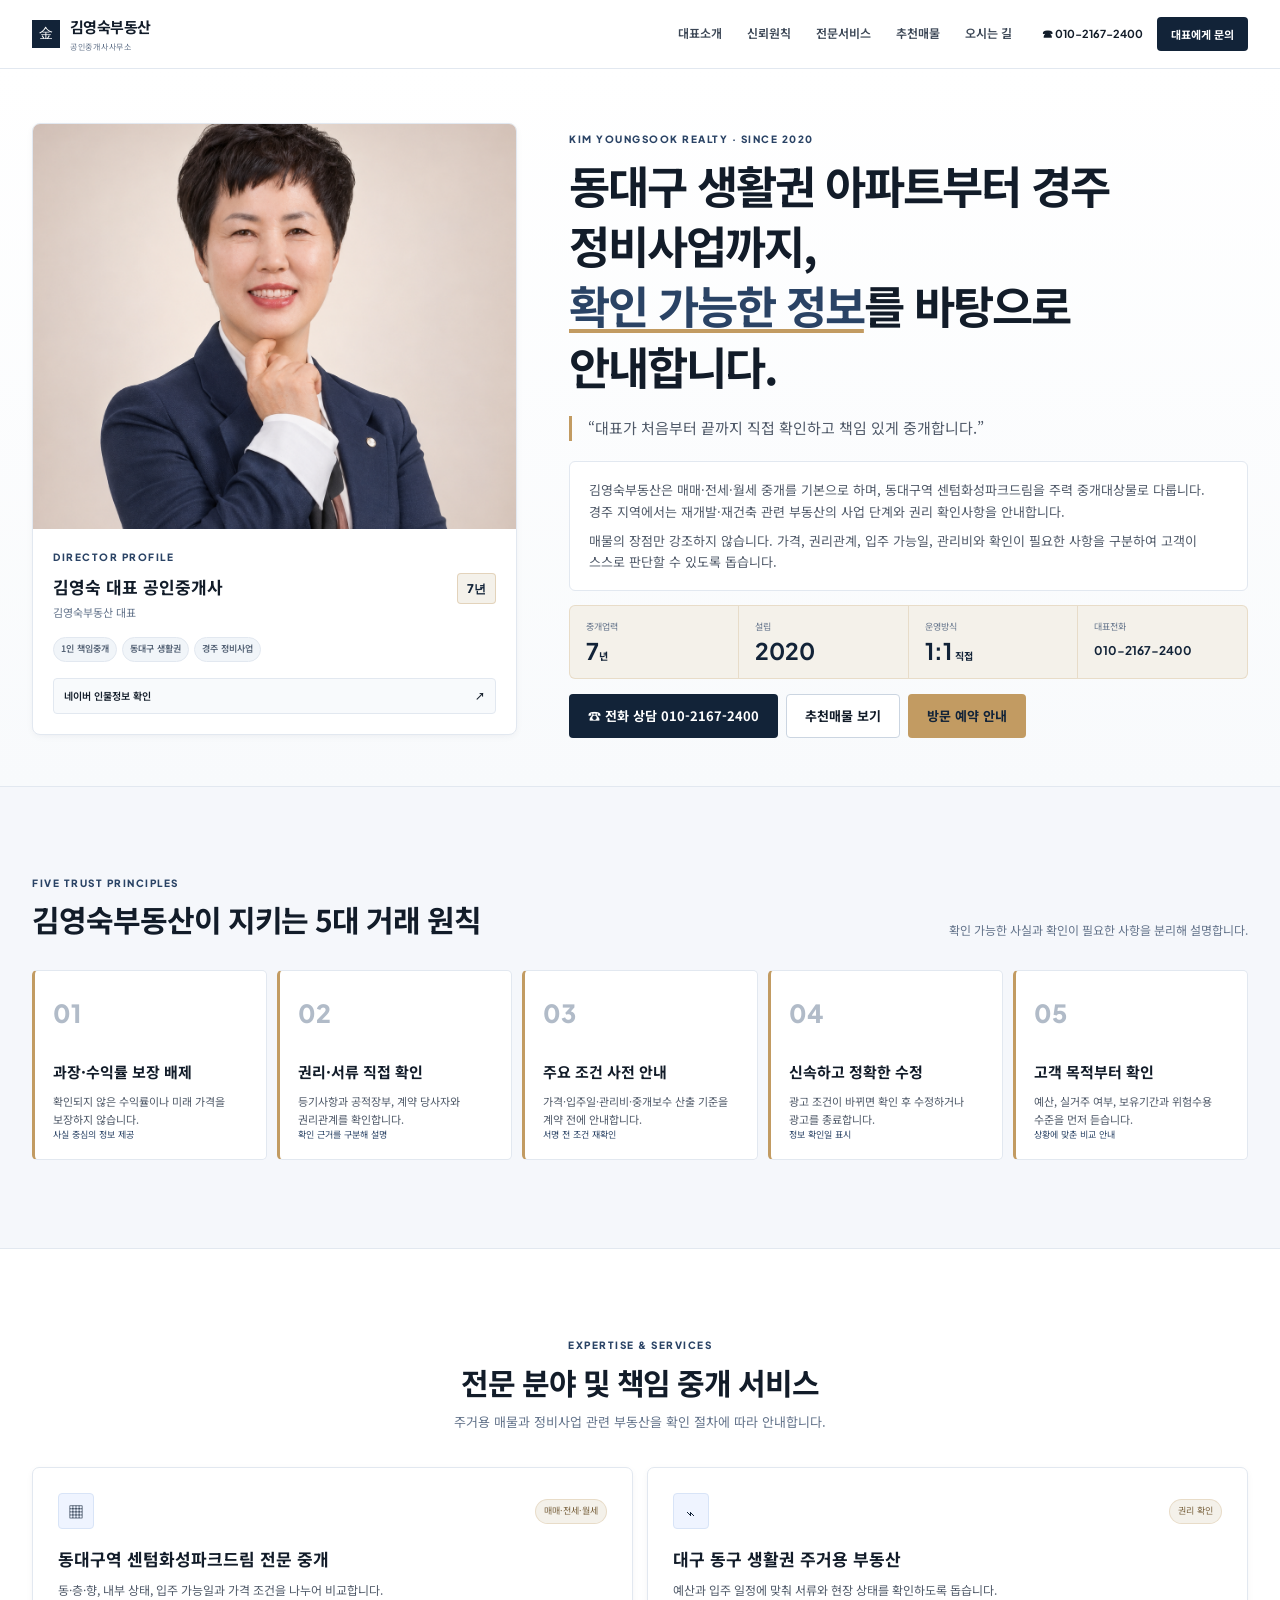
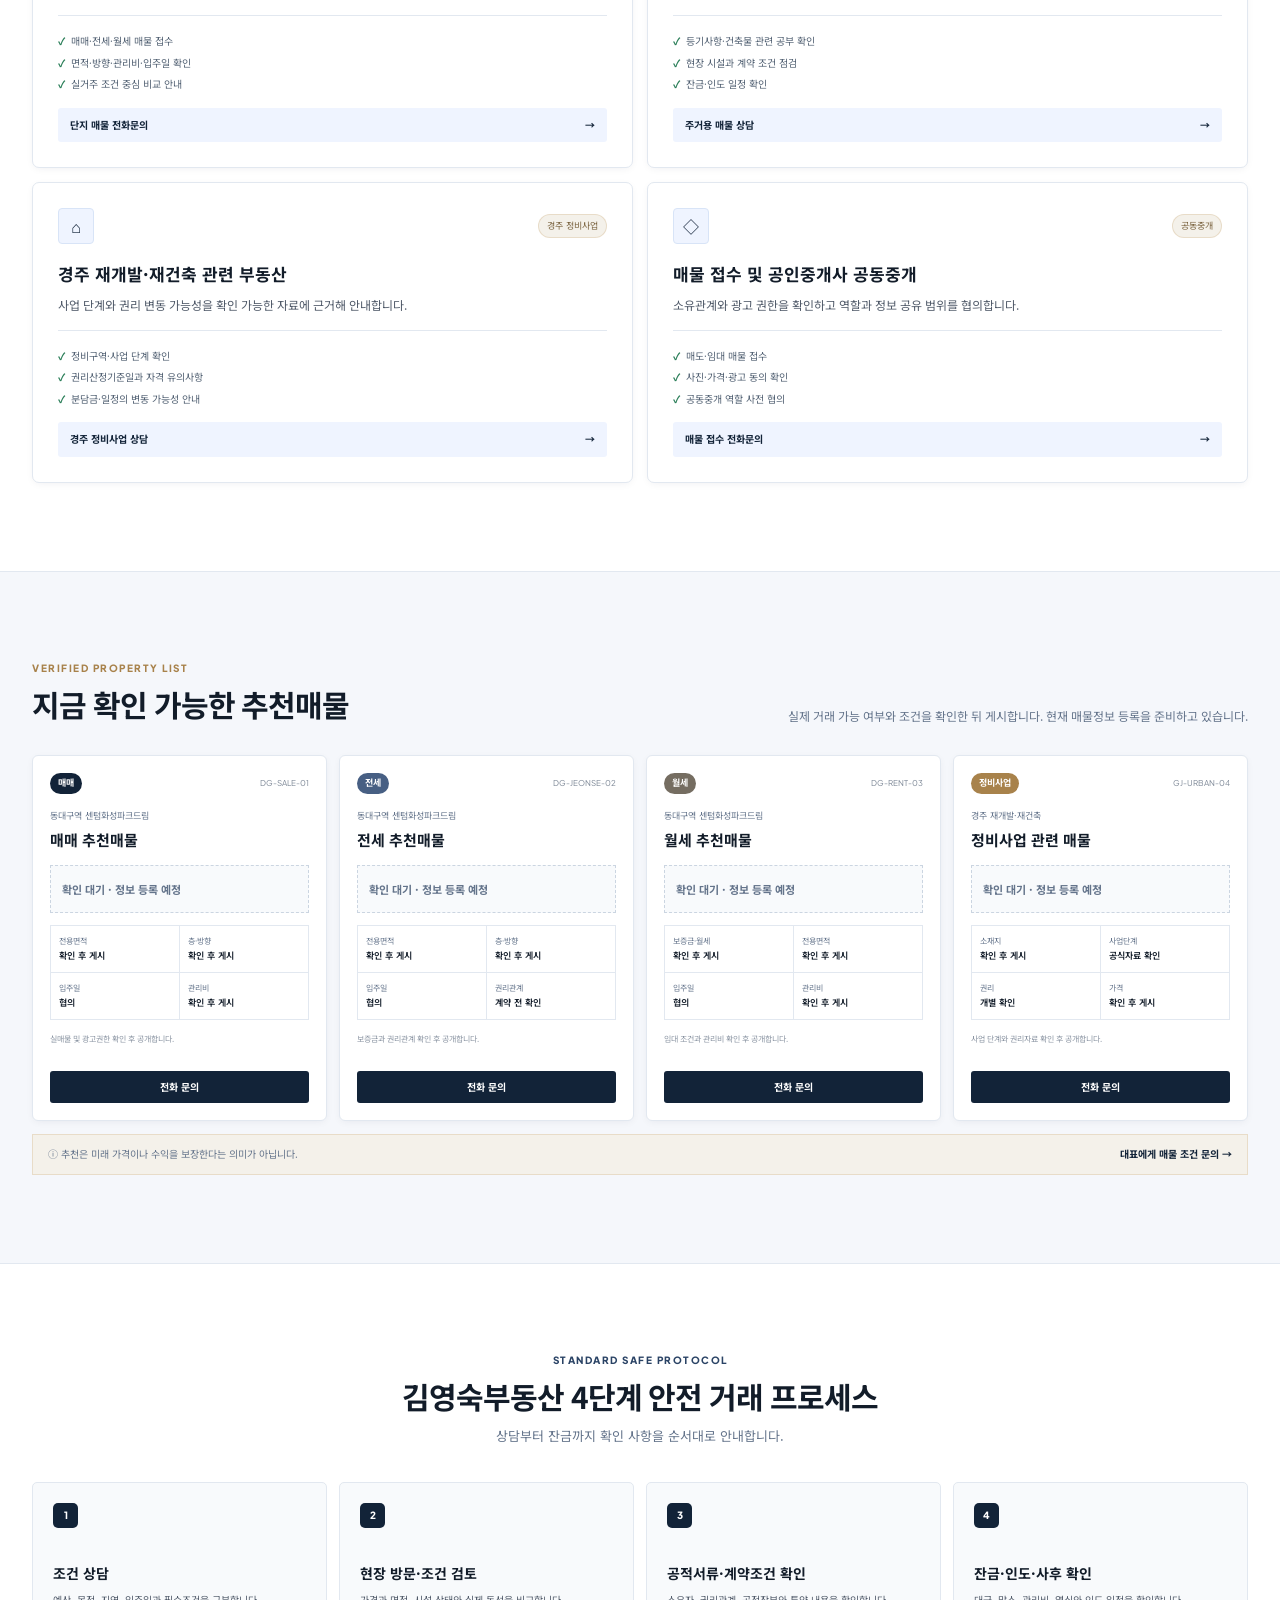
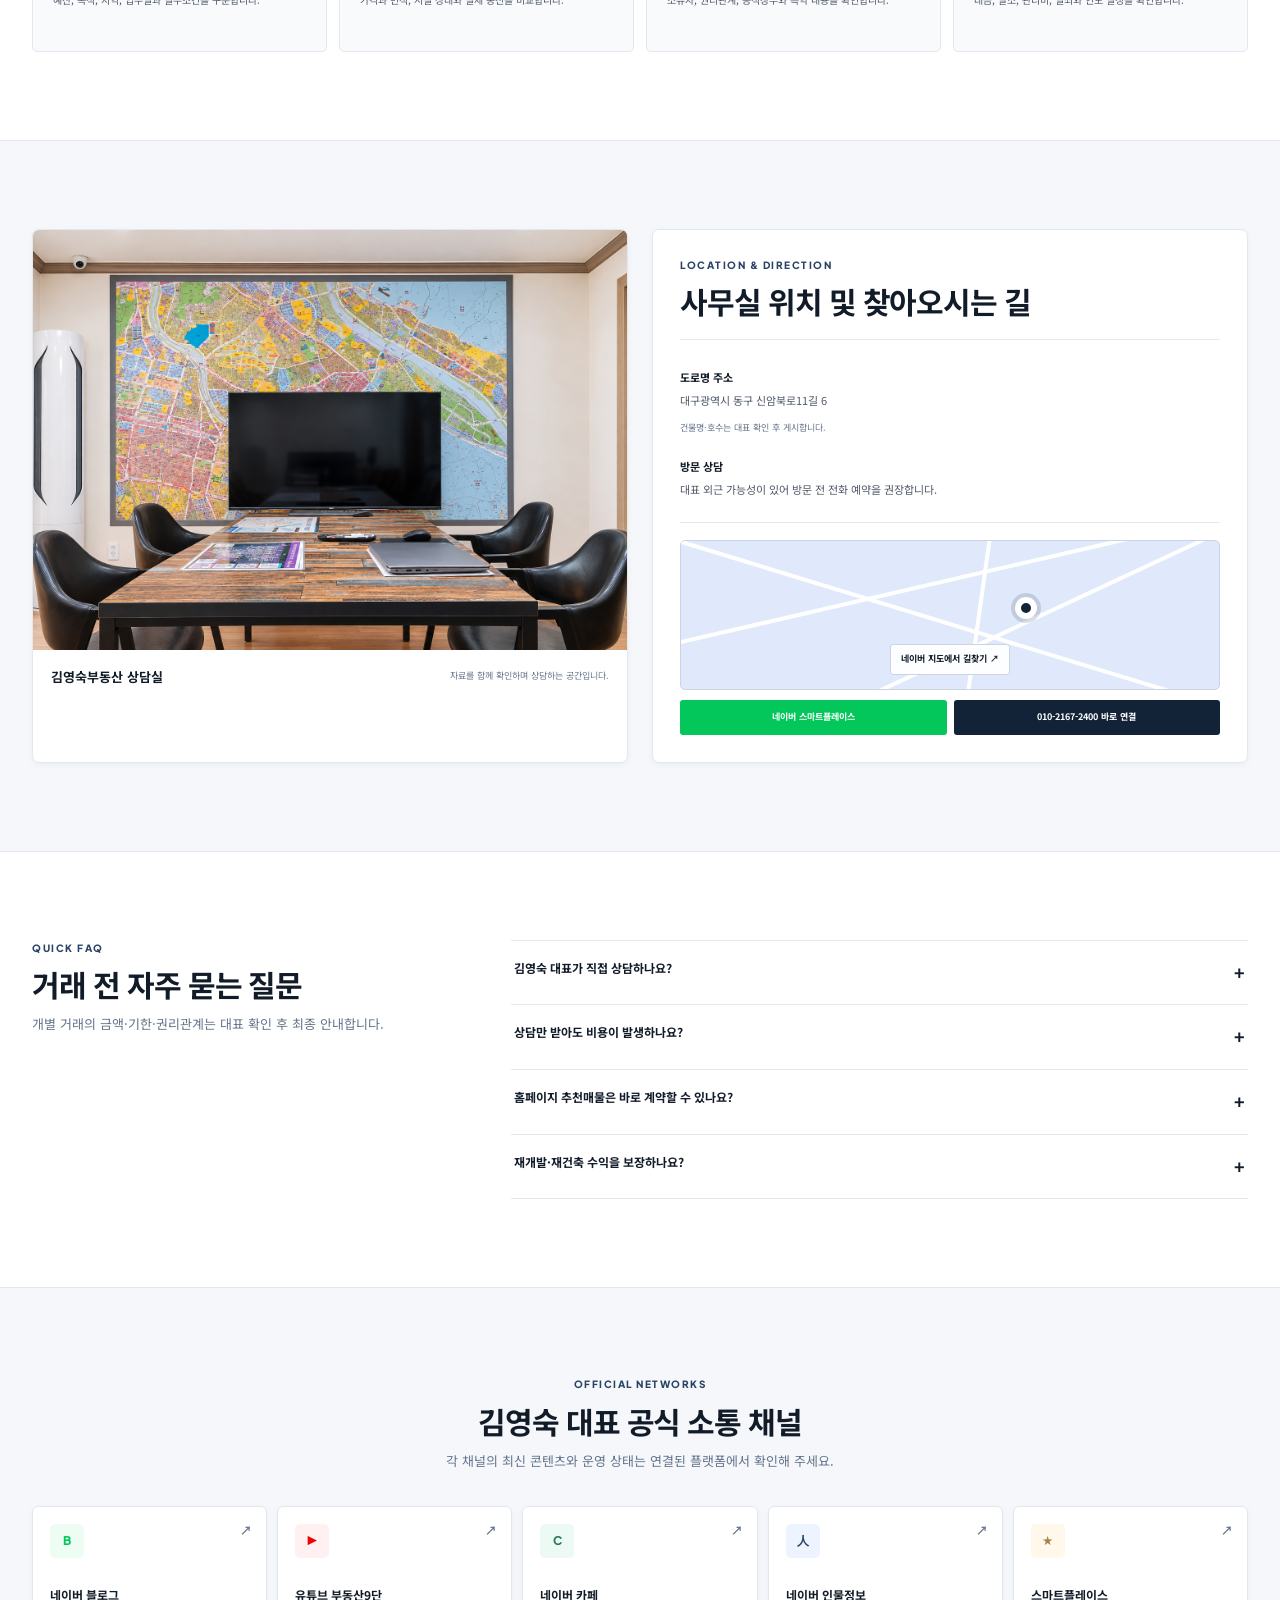
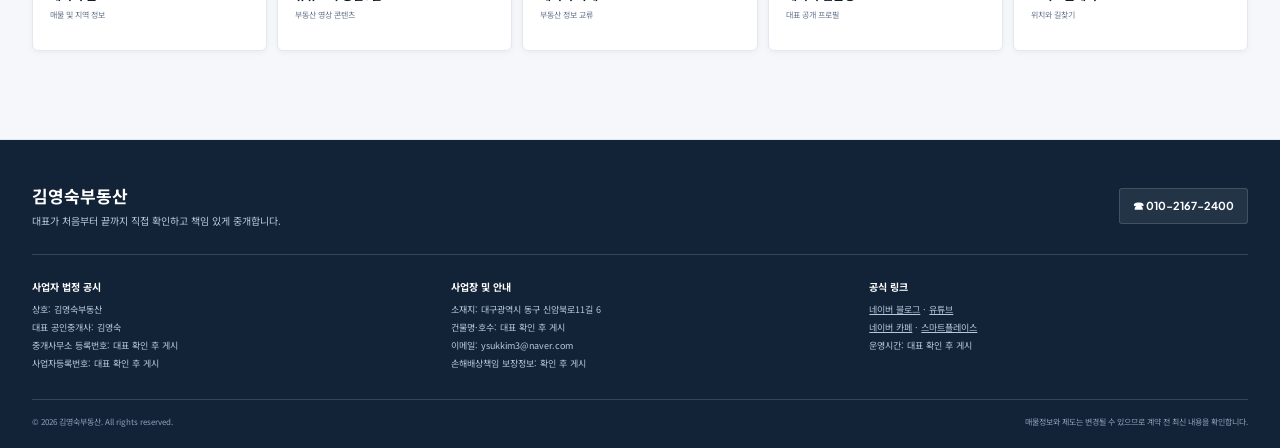
==== index.html @ a8245b74 "Publish Kim Youngsook Real Estate website" ====
<!doctype html>
<html lang="ko">
<head>
  <meta charset="utf-8">
  <meta name="viewport" content="width=device-width,initial-scale=1">
  <meta name="theme-color" content="#122338">
  <meta name="description" content="동대구역 센텀화성파크드림 매매·전세·월세와 경주 재개발·재건축 관련 부동산을 안내하는 김영숙부동산입니다.">
  <link rel="canonical" href="https://kim-youngsook-realty-2026.a01088860046.chatgpt.site">
  <meta property="og:type" content="website">
  <meta property="og:title" content="김영숙부동산 | 대표가 직접 확인하는 책임중개">
  <meta property="og:description" content="동대구 생활권 아파트부터 경주 정비사업까지, 확인 가능한 정보를 바탕으로 안내합니다.">
  <meta property="og:url" content="https://kim-youngsook-realty-2026.a01088860046.chatgpt.site">
  <title>김영숙부동산 | 동대구·경주 책임중개</title>
  <link rel="preconnect" href="https://fonts.googleapis.com">
  <link rel="preconnect" href="https://fonts.gstatic.com" crossorigin>
  <link href="https://fonts.googleapis.com/css2?family=Noto+Sans+KR:wght@400;500;600;700;800&family=Plus+Jakarta+Sans:wght@600;700;800&display=swap" rel="stylesheet">
  <link rel="stylesheet" href="assets/styles.css">
</head>
<body>
  <a class="skip" href="#main">본문 바로가기</a>
  <header class="header">
    <div class="header-inner">
      <a class="brand" href="#top" aria-label="김영숙부동산 홈"><span class="brand-symbol">金</span><span class="brand-name"><strong>김영숙부동산</strong><small>공인중개사사무소</small></span></a>
      <button class="menu-toggle" type="button" aria-expanded="false" aria-controls="navigation"><i></i><i></i><i></i><span class="visually-hidden">메뉴 열기</span></button>
      <nav id="navigation" class="nav" aria-label="주요 메뉴"><a href="#representative">대표소개</a><a href="#principles">신뢰원칙</a><a href="#services">전문서비스</a><a href="#listings">추천매물</a><a href="#location">오시는 길</a></nav>
      <div class="header-actions"><a class="header-phone" href="tel:01021672400"><span aria-hidden="true">☎</span> 010-2167-2400</a><a class="button button-dark button-small" href="tel:01021672400">대표에게 문의</a></div>
    </div>
  </header>
  <main id="main">
    <section class="hero" id="top">
      <div class="container hero-grid">
        <aside class="profile-card reveal" id="representative">
          <div class="profile-photo"><img src="assets/kim-youngsook-profile-v1.png" alt="김영숙부동산 김영숙 대표 공인중개사" width="1024" height="1280"></div>
          <div class="profile-info"><p class="kicker">DIRECTOR PROFILE</p><div class="profile-title"><div><strong>김영숙 대표 공인중개사</strong><span>김영숙부동산 대표</span></div><em>7년</em></div><div class="tag-row"><span>1인 책임중개</span><span>동대구 생활권</span><span>경주 정비사업</span></div><a class="profile-link" href="https://search.naver.com/search.naver?where=m&sm=mtb_etc&mra=bjky&pkid=1&os=33979946&qvt=0&query=%EA%B9%80%EC%98%81%EC%88%99" target="_blank" rel="noopener">네이버 인물정보 확인 <b>↗</b></a></div>
        </aside>
        <div class="hero-content reveal">
          <p class="eyebrow">KIM YOUNGSOOK REALTY · SINCE 2020</p>
          <h1>동대구 생활권 아파트부터 경주 정비사업까지,<br><u>확인 가능한 정보</u>를 바탕으로 안내합니다.</h1>
          <blockquote>“대표가 처음부터 끝까지 직접 확인하고 책임 있게 중개합니다.”</blockquote>
          <div class="hero-intro"><p>김영숙부동산은 매매·전세·월세 중개를 기본으로 하며, 동대구역 센텀화성파크드림을 주력 중개대상물로 다룹니다. 경주 지역에서는 재개발·재건축 관련 부동산의 사업 단계와 권리 확인사항을 안내합니다.</p><p>매물의 장점만 강조하지 않습니다. 가격, 권리관계, 입주 가능일, 관리비와 확인이 필요한 사항을 구분하여 고객이 스스로 판단할 수 있도록 돕습니다.</p></div>
          <div class="metric-row" aria-label="회사 주요 정보"><div><span>중개업력</span><strong>7<small>년</small></strong></div><div><span>설립</span><strong>2020</strong></div><div><span>운영방식</span><strong>1:1<small> 직접</small></strong></div><div><span>대표전화</span><strong class="metric-phone">010-2167-2400</strong></div></div>
          <div class="hero-actions"><a class="button button-dark" href="tel:01021672400">☎ 전화 상담 010-2167-2400</a><a class="button button-outline" href="#listings">추천매물 보기</a><a class="button button-gold" href="#location">방문 예약 안내</a></div>
        </div>
      </div>
    </section>
    <section class="section principles" id="principles">
      <div class="container"><div class="section-head reveal"><div><p class="eyebrow">FIVE TRUST PRINCIPLES</p><h2>김영숙부동산이 지키는 5대 거래 원칙</h2></div><p>확인 가능한 사실과 확인이 필요한 사항을 분리해 설명합니다.</p></div>
        <div class="principle-grid">
          <article class="principle-card reveal"><span>01</span><h3>과장·수익률 보장 배제</h3><p>확인되지 않은 수익률이나 미래 가격을 보장하지 않습니다.</p><small>사실 중심의 정보 제공</small></article>
          <article class="principle-card reveal"><span>02</span><h3>권리·서류 직접 확인</h3><p>등기사항과 공적장부, 계약 당사자와 권리관계를 확인합니다.</p><small>확인 근거를 구분해 설명</small></article>
          <article class="principle-card reveal"><span>03</span><h3>주요 조건 사전 안내</h3><p>가격·입주일·관리비·중개보수 산출 기준을 계약 전에 안내합니다.</p><small>서명 전 조건 재확인</small></article>
          <article class="principle-card reveal"><span>04</span><h3>신속하고 정확한 수정</h3><p>광고 조건이 바뀌면 확인 후 수정하거나 광고를 종료합니다.</p><small>정보 확인일 표시</small></article>
          <article class="principle-card reveal"><span>05</span><h3>고객 목적부터 확인</h3><p>예산, 실거주 여부, 보유기간과 위험수용 수준을 먼저 듣습니다.</p><small>상황에 맞춘 비교 안내</small></article>
        </div>
      </div>
    </section>
    <section class="section services" id="services">
      <div class="container"><div class="section-title center reveal"><p class="eyebrow">EXPERTISE & SERVICES</p><h2>전문 분야 및 책임 중개 서비스</h2><p>주거용 매물과 정비사업 관련 부동산을 확인 절차에 따라 안내합니다.</p></div>
        <div class="service-grid">
          <article class="service-card reveal"><div class="service-top"><span class="icon-box">▦</span><em>매매·전세·월세</em></div><h3>동대구역 센텀화성파크드림 전문 중개</h3><p>동·층·향, 내부 상태, 입주 가능일과 가격 조건을 나누어 비교합니다.</p><ul><li>매매·전세·월세 매물 접수</li><li>면적·방향·관리비·입주일 확인</li><li>실거주 조건 중심 비교 안내</li></ul><a href="tel:01021672400">단지 매물 전화문의 <b>→</b></a></article>
          <article class="service-card reveal"><div class="service-top"><span class="icon-box">⌁</span><em>권리 확인</em></div><h3>대구 동구 생활권 주거용 부동산</h3><p>예산과 입주 일정에 맞춰 서류와 현장 상태를 확인하도록 돕습니다.</p><ul><li>등기사항·건축물 관련 공부 확인</li><li>현장 시설과 계약 조건 점검</li><li>잔금·인도 일정 확인</li></ul><a href="tel:01021672400">주거용 매물 상담 <b>→</b></a></article>
          <article class="service-card reveal"><div class="service-top"><span class="icon-box">⌂</span><em>경주 정비사업</em></div><h3>경주 재개발·재건축 관련 부동산</h3><p>사업 단계와 권리 변동 가능성을 확인 가능한 자료에 근거해 안내합니다.</p><ul><li>정비구역·사업 단계 확인</li><li>권리산정기준일과 자격 유의사항</li><li>분담금·일정의 변동 가능성 안내</li></ul><a href="tel:01021672400">경주 정비사업 상담 <b>→</b></a></article>
          <article class="service-card reveal"><div class="service-top"><span class="icon-box">◇</span><em>공동중개</em></div><h3>매물 접수 및 공인중개사 공동중개</h3><p>소유관계와 광고 권한을 확인하고 역할과 정보 공유 범위를 협의합니다.</p><ul><li>매도·임대 매물 접수</li><li>사진·가격·광고 동의 확인</li><li>공동중개 역할 사전 협의</li></ul><a href="tel:01021672400">매물 접수 전화문의 <b>→</b></a></article>
        </div>
      </div>
    </section>
    <section class="section listings" id="listings">
      <div class="container"><div class="section-head reveal"><div><p class="eyebrow gold">VERIFIED PROPERTY LIST</p><h2>지금 확인 가능한 추천매물</h2></div><p>실제 거래 가능 여부와 조건을 확인한 뒤 게시합니다. 현재 매물정보 등록을 준비하고 있습니다.</p></div>
        <div class="listing-grid">
          <article class="listing-card reveal"><div class="listing-head"><span class="badge navy">매매</span><code>DG-SALE-01</code></div><p class="listing-location">동대구역 센텀화성파크드림</p><h3>매매 추천매물</h3><strong class="pending">확인 대기 · 정보 등록 예정</strong><dl><div><dt>전용면적</dt><dd>확인 후 게시</dd></div><div><dt>층·방향</dt><dd>확인 후 게시</dd></div><div><dt>입주일</dt><dd>협의</dd></div><div><dt>관리비</dt><dd>확인 후 게시</dd></div></dl><small>실매물 및 광고권한 확인 후 공개합니다.</small><a href="tel:01021672400">전화 문의</a></article>
          <article class="listing-card reveal"><div class="listing-head"><span class="badge slate">전세</span><code>DG-JEONSE-02</code></div><p class="listing-location">동대구역 센텀화성파크드림</p><h3>전세 추천매물</h3><strong class="pending">확인 대기 · 정보 등록 예정</strong><dl><div><dt>전용면적</dt><dd>확인 후 게시</dd></div><div><dt>층·방향</dt><dd>확인 후 게시</dd></div><div><dt>입주일</dt><dd>협의</dd></div><div><dt>권리관계</dt><dd>계약 전 확인</dd></div></dl><small>보증금과 권리관계 확인 후 공개합니다.</small><a href="tel:01021672400">전화 문의</a></article>
          <article class="listing-card reveal"><div class="listing-head"><span class="badge stone">월세</span><code>DG-RENT-03</code></div><p class="listing-location">동대구역 센텀화성파크드림</p><h3>월세 추천매물</h3><strong class="pending">확인 대기 · 정보 등록 예정</strong><dl><div><dt>보증금·월세</dt><dd>확인 후 게시</dd></div><div><dt>전용면적</dt><dd>확인 후 게시</dd></div><div><dt>입주일</dt><dd>협의</dd></div><div><dt>관리비</dt><dd>확인 후 게시</dd></div></dl><small>임대 조건과 관리비 확인 후 공개합니다.</small><a href="tel:01021672400">전화 문의</a></article>
          <article class="listing-card reveal"><div class="listing-head"><span class="badge gold-badge">정비사업</span><code>GJ-URBAN-04</code></div><p class="listing-location">경주 재개발·재건축</p><h3>정비사업 관련 매물</h3><strong class="pending">확인 대기 · 정보 등록 예정</strong><dl><div><dt>소재지</dt><dd>확인 후 게시</dd></div><div><dt>사업단계</dt><dd>공식자료 확인</dd></div><div><dt>권리</dt><dd>개별 확인</dd></div><div><dt>가격</dt><dd>확인 후 게시</dd></div></dl><small>사업 단계와 권리자료 확인 후 공개합니다.</small><a href="tel:01021672400">전화 문의</a></article>
        </div><div class="notice-bar"><span>ⓘ 추천은 미래 가격이나 수익을 보장한다는 의미가 아닙니다.</span><a href="tel:01021672400">대표에게 매물 조건 문의 →</a></div>
      </div>
    </section>
    <section class="section process" id="process">
      <div class="container"><div class="section-title center reveal"><p class="eyebrow">STANDARD SAFE PROTOCOL</p><h2>김영숙부동산 4단계 안전 거래 프로세스</h2><p>상담부터 잔금까지 확인 사항을 순서대로 안내합니다.</p></div>
        <ol class="process-grid"><li class="reveal"><span>1</span><h3>조건 상담</h3><p>예산, 목적, 지역, 입주일과 필수조건을 구분합니다.</p></li><li class="reveal"><span>2</span><h3>현장 방문·조건 검토</h3><p>가격과 면적, 시설 상태와 실제 동선을 비교합니다.</p></li><li class="reveal"><span>3</span><h3>공적서류·계약조건 확인</h3><p>소유자, 권리관계, 공적장부와 특약 내용을 확인합니다.</p></li><li class="reveal"><span>4</span><h3>잔금·인도·사후 확인</h3><p>대금, 말소, 관리비, 열쇠와 인도 일정을 확인합니다.</p></li></ol>
      </div>
    </section>
    <section class="section location" id="location">
      <div class="container location-grid"><figure class="office-card reveal"><img src="assets/office-interior-v1.png" alt="김영숙부동산 상담실 내부와 대형 지역 지도" width="1536" height="1024"><figcaption><span>김영숙부동산 상담실</span><small>자료를 함께 확인하며 상담하는 공간입니다.</small></figcaption></figure>
        <article class="location-card reveal"><p class="eyebrow">LOCATION & DIRECTION</p><h2>사무실 위치 및 찾아오시는 길</h2><div class="address-list"><div><b>도로명 주소</b><p>대구광역시 동구 신암북로11길 6</p><small>건물명·호수는 대표 확인 후 게시합니다.</small></div><div><b>방문 상담</b><p>대표 외근 가능성이 있어 방문 전 전화 예약을 권장합니다.</p></div></div><div class="map-box"><div class="roads" aria-hidden="true"><i></i><i></i><i></i><i></i></div><span class="pin" aria-hidden="true"></span><a href="https://naver.me/Gubwcke5" target="_blank" rel="noopener">네이버 지도에서 길찾기 ↗</a></div><div class="location-actions"><a class="naver" href="https://naver.me/Gubwcke5" target="_blank" rel="noopener">네이버 스마트플레이스</a><a class="call" href="tel:01021672400">010-2167-2400 바로 연결</a></div></article>
      </div>
    </section>
    <section class="section faq" id="faq"><div class="container faq-grid"><div class="section-title reveal"><p class="eyebrow">QUICK FAQ</p><h2>거래 전 자주 묻는 질문</h2><p>개별 거래의 금액·기한·권리관계는 대표 확인 후 최종 안내합니다.</p></div><div class="faq-list reveal"><details><summary>김영숙 대표가 직접 상담하나요?<span>+</span></summary><p>네. 상담, 현장 안내, 조건 조율, 계약과 잔금 일정 확인을 대표가 직접 담당합니다.</p></details><details><summary>상담만 받아도 비용이 발생하나요?<span>+</span></summary><p>일반 전화·방문 상담과 매물 안내는 무료를 기본으로 합니다. 별도 서류 발급비 등이 예상되면 사전에 안내합니다.</p></details><details><summary>홈페이지 추천매물은 바로 계약할 수 있나요?<span>+</span></summary><p>광고만으로 계약 가능성이 보장되지는 않습니다. 문의 시 거래 가능 여부와 조건을 다시 확인합니다.</p></details><details><summary>재개발·재건축 수익을 보장하나요?<span>+</span></summary><p>보장하지 않습니다. 사업 지연, 분담금, 자격, 정책과 시장가격 변동 가능성을 함께 확인해야 합니다.</p></details></div></div></section>
    <section class="section channels"><div class="container"><div class="section-title center reveal"><p class="eyebrow">OFFICIAL NETWORKS</p><h2>김영숙 대표 공식 소통 채널</h2><p>각 채널의 최신 콘텐츠와 운영 상태는 연결된 플랫폼에서 확인해 주세요.</p></div><div class="channel-grid reveal"><a href="https://blog.naver.com/ysukkim33" target="_blank" rel="noopener"><span class="channel-icon green">B</span><strong>네이버 블로그</strong><small>매물 및 지역 정보</small><b>↗</b></a><a href="https://www.youtube.com/@%EB%B6%80%EB%8F%99%EC%82%B09%EB%8B%A8" target="_blank" rel="noopener"><span class="channel-icon red">▶</span><strong>유튜브 부동산9단</strong><small>부동산 영상 콘텐츠</small><b>↗</b></a><a href="https://cafe.naver.com/ysukkim33" target="_blank" rel="noopener"><span class="channel-icon mint">C</span><strong>네이버 카페</strong><small>부동산 정보 교류</small><b>↗</b></a><a href="https://search.naver.com/search.naver?where=m&sm=mtb_etc&mra=bjky&pkid=1&os=33979946&qvt=0&query=%EA%B9%80%EC%98%81%EC%88%99" target="_blank" rel="noopener"><span class="channel-icon blue">人</span><strong>네이버 인물정보</strong><small>대표 공개 프로필</small><b>↗</b></a><a href="https://naver.me/Gubwcke5" target="_blank" rel="noopener"><span class="channel-icon amber">★</span><strong>스마트플레이스</strong><small>위치와 길찾기</small><b>↗</b></a></div></div></section>
  </main>
  <footer class="footer"><div class="container"><div class="footer-top"><div><strong>김영숙부동산</strong><p>대표가 처음부터 끝까지 직접 확인하고 책임 있게 중개합니다.</p></div><a href="tel:01021672400">☎ 010-2167-2400</a></div><div class="footer-grid"><div><h3>사업자 법정 공시</h3><p>상호: 김영숙부동산</p><p>대표 공인중개사: 김영숙</p><p>중개사무소 등록번호: 대표 확인 후 게시</p><p>사업자등록번호: 대표 확인 후 게시</p></div><div><h3>사업장 및 안내</h3><p>소재지: 대구광역시 동구 신암북로11길 6</p><p>건물명·호수: 대표 확인 후 게시</p><p>이메일: ysukkim3@naver.com</p><p>손해배상책임 보장정보: 확인 후 게시</p></div><div><h3>공식 링크</h3><p><a href="https://blog.naver.com/ysukkim33">네이버 블로그</a> · <a href="https://www.youtube.com/@%EB%B6%80%EB%8F%99%EC%82%B09%EB%8B%A8">유튜브</a></p><p><a href="https://cafe.naver.com/ysukkim33">네이버 카페</a> · <a href="https://naver.me/Gubwcke5">스마트플레이스</a></p><p>운영시간: 대표 확인 후 게시</p></div></div><div class="footer-bottom"><p>© 2026 김영숙부동산. All rights reserved.</p><p>매물정보와 제도는 변경될 수 있으므로 계약 전 최신 내용을 확인합니다.</p></div></div></footer>
  <div class="mobile-call"><a href="tel:01021672400"><span>대표에게 바로 전화</span><strong>010-2167-2400</strong></a></div>
  <script src="assets/script.js"></script>
</body>
</html>
---- assets/styles.css ----
:root{--navy:#122338;--navy2:#2a4365;--gold:#c29b62;--gold2:#a8824b;--canvas:#f8fafc;--warm:#f4f1ea;--white:#fff;--ink:#121c29;--text:#505a69;--muted:#64748b;--line:#e2e8f0;--line2:#cbd5e1;--green:#2a7e58;--red:#c0392b;--shadow:0 2px 8px -2px rgba(18,35,56,.07);--shadow2:0 12px 28px -8px rgba(18,35,56,.14)}
*{box-sizing:border-box}html{scroll-behavior:smooth}body{margin:0;background:var(--canvas);color:var(--ink);font-family:"Noto Sans KR",sans-serif;line-height:1.65;word-break:keep-all}a{color:inherit;text-decoration:none}img{display:block;max-width:100%}button{font:inherit}.container{width:min(1240px,calc(100% - 64px));margin:auto}.visually-hidden{position:absolute;width:1px;height:1px;overflow:hidden;clip:rect(0 0 0 0);white-space:nowrap}.skip{position:fixed;z-index:1000;left:16px;top:-60px;padding:10px 15px;background:var(--navy);color:#fff}.skip:focus{top:10px}
.header{position:sticky;z-index:50;top:0;background:rgba(255,255,255,.93);border-bottom:1px solid var(--line);backdrop-filter:blur(12px)}.header-inner{width:min(1240px,calc(100% - 64px));height:68px;margin:auto;display:flex;align-items:center;gap:30px}.brand{display:flex;align-items:center;gap:10px;margin-right:auto}.brand-symbol{width:28px;height:28px;display:grid;place-items:center;background:var(--navy);color:#fff;font-family:serif;font-size:14px}.brand-name strong,.brand-name small{display:block}.brand-name strong{font-size:15px;letter-spacing:-.04em}.brand-name small{color:var(--muted);font-size:8px;letter-spacing:.09em}.nav{display:flex;align-items:center;gap:25px;font-size:12px;font-weight:600;color:#3b4655}.nav a{padding:24px 0;border-bottom:2px solid transparent}.nav a:hover{color:var(--navy);border-color:var(--gold)}.header-actions{display:flex;align-items:center;gap:14px}.header-phone{font-family:"Plus Jakarta Sans",sans-serif;font-size:11px;font-weight:700}.button{min-height:42px;padding:10px 18px;display:inline-flex;align-items:center;justify-content:center;gap:7px;border:1px solid transparent;border-radius:4px;font-size:13px;font-weight:700;transition:.2s ease}.button-dark{background:var(--navy);color:#fff}.button-dark:hover{background:var(--navy2)}.button-outline{border-color:var(--line2);background:#fff}.button-outline:hover{border-color:var(--navy)}.button-gold{background:var(--gold);color:var(--navy)}.button-gold:hover{background:var(--gold2);color:#fff}.button-small{min-height:34px;padding:7px 13px;font-size:11px}.menu-toggle{display:none;width:40px;height:40px;padding:9px;border:0;background:none}.menu-toggle i{display:block;width:20px;height:2px;margin:4px auto;background:var(--navy)}
.hero{padding:54px 0 48px;background:linear-gradient(180deg,#fff 0%,var(--canvas) 100%);border-bottom:1px solid var(--line)}.hero-grid{display:grid;grid-template-columns:5fr 7fr;gap:52px;align-items:start}.profile-card{overflow:hidden;background:var(--white);border:1px solid var(--line);border-radius:8px;box-shadow:var(--shadow)}.profile-photo{height:405px;overflow:hidden;background:var(--warm)}.profile-photo img{width:100%;height:100%;object-fit:cover;object-position:center 16%}.profile-info{padding:20px}.kicker,.eyebrow{margin:0 0 7px;color:var(--navy2);font-family:"Plus Jakarta Sans",sans-serif;font-size:10px;font-weight:800;letter-spacing:.15em}.profile-title{display:flex;align-items:start;justify-content:space-between;gap:15px}.profile-title strong,.profile-title span{display:block}.profile-title strong{font-size:17px}.profile-title span{margin-top:2px;color:var(--muted);font-size:11px}.profile-title em{padding:5px 9px;color:var(--navy);background:var(--warm);border:1px solid rgba(194,155,98,.35);border-radius:4px;font-family:"Plus Jakarta Sans";font-style:normal;font-size:12px;font-weight:800}.tag-row{display:flex;flex-wrap:wrap;gap:5px;margin:16px 0}.tag-row span{padding:4px 7px;color:#536174;background:#f1f5f9;border:1px solid var(--line);border-radius:999px;font-size:9px;font-weight:600}.profile-link{display:flex;justify-content:space-between;padding:9px 10px;background:var(--canvas);border:1px solid var(--line);border-radius:4px;font-size:10px;font-weight:600}.hero-content{padding-top:8px}.hero-content h1{max-width:780px;margin:0;color:var(--ink);font-size:clamp(34px,3.5vw,49px);line-height:1.35;letter-spacing:-.045em}.hero-content h1 u{color:var(--navy2);text-decoration-color:var(--gold);text-decoration-thickness:4px;text-underline-offset:5px}.hero blockquote{margin:20px 0;padding-left:16px;color:var(--text);border-left:3px solid var(--gold);font-size:15px}.hero-intro{padding:17px 19px;background:#fff;border:1px solid var(--line);border-radius:6px;color:var(--text);font-size:13px}.hero-intro p{margin:0}.hero-intro p+p{margin-top:8px}.metric-row{margin-top:14px;display:grid;grid-template-columns:repeat(4,1fr);background:var(--warm);border:1px solid rgba(194,155,98,.25);border-radius:6px}.metric-row>div{padding:14px 16px;border-right:1px solid rgba(194,155,98,.24)}.metric-row>div:last-child{border:0}.metric-row span,.metric-row strong{display:block}.metric-row span{color:var(--muted);font-size:9px}.metric-row strong{margin-top:2px;color:var(--navy);font-family:"Plus Jakarta Sans";font-size:23px;line-height:1.2}.metric-row strong small{font-family:"Noto Sans KR";font-size:10px}.metric-row .metric-phone{padding-top:7px;font-size:12px}.hero-actions{display:flex;flex-wrap:wrap;gap:8px;margin-top:15px}
.section{padding:88px 0;border-bottom:1px solid var(--line)}.section-head{display:flex;justify-content:space-between;align-items:end;gap:30px;margin-bottom:30px}.section-head h2,.section-title h2,.location-card h2{margin:0;font-size:30px;line-height:1.4;letter-spacing:-.035em}.section-head>p{max-width:480px;margin:0;color:var(--muted);font-size:12px;text-align:right}.section-title>p:not(.eyebrow){margin:8px 0 0;color:var(--muted);font-size:13px}.section-title.center{text-align:center;margin-bottom:35px}.gold{color:var(--gold2)}
.principles{background:#f5f7fb}.principle-grid{display:grid;grid-template-columns:repeat(5,1fr);gap:10px}.principle-card{position:relative;min-height:190px;padding:22px 18px;background:#fff;border:1px solid var(--line);border-left:3px solid var(--gold);border-radius:5px}.principle-card>span{color:#b1bbc8;font-family:"Plus Jakarta Sans";font-size:25px;font-weight:800}.principle-card h3{margin:25px 0 8px;font-size:15px}.principle-card p{margin:0;color:var(--text);font-size:11px}.principle-card small{position:absolute;left:18px;bottom:16px;color:var(--navy2);font-size:9px}
.services{background:#fff}.service-grid{display:grid;grid-template-columns:1fr 1fr;gap:14px}.service-card{padding:25px;background:#fff;border:1px solid var(--line);border-radius:7px;box-shadow:var(--shadow);transition:.2s}.service-card:hover{border-color:var(--navy2);box-shadow:var(--shadow2);transform:translateY(-2px)}.service-top{display:flex;align-items:center;justify-content:space-between}.icon-box{width:36px;height:36px;display:grid;place-items:center;color:var(--navy);background:#eff4ff;border:1px solid #d8e4f7;border-radius:4px}.service-top em{padding:4px 8px;color:#7a633f;background:var(--warm);border:1px solid rgba(194,155,98,.25);border-radius:999px;font-size:9px;font-style:normal}.service-card h3{margin:16px 0 7px;font-size:17px}.service-card>p{margin:0;color:var(--text);font-size:12px}.service-card ul{padding:12px 0 10px;margin:15px 0 0;border-top:1px solid var(--line);list-style:none}.service-card li{margin:5px 0;color:#526173;font-size:10px}.service-card li::before{content:"✓";margin-right:6px;color:var(--green);font-weight:800}.service-card>a{padding:9px 12px;display:flex;justify-content:space-between;background:#eff4ff;color:var(--navy);border-radius:3px;font-size:10px;font-weight:700}
.listings{background:#f5f7fb}.listing-grid{display:grid;grid-template-columns:repeat(4,1fr);gap:12px}.listing-card{padding:17px;background:#fff;border:1px solid var(--line);border-radius:6px;box-shadow:var(--shadow);transition:.2s}.listing-card:hover{border-color:var(--gold);box-shadow:var(--shadow2);transform:translateY(-3px)}.listing-head{display:flex;align-items:center;justify-content:space-between}.badge{padding:3px 8px;color:#fff;border-radius:999px;font-size:9px;font-weight:700}.badge.navy{background:var(--navy)}.badge.slate{background:#475f83}.badge.stone{background:#756d61}.badge.gold-badge{background:var(--gold2)}.listing-head code{color:#7a8594;font-family:"Plus Jakarta Sans";font-size:8px}.listing-location{margin:15px 0 4px;color:var(--muted);font-size:9px}.listing-card h3{margin:0 0 12px;font-size:15px}.pending{min-height:48px;padding:11px;display:flex;align-items:center;color:var(--muted);background:#f8fafc;border:1px dashed var(--line2);font-size:11px}.listing-card dl{margin:12px 0;display:grid;grid-template-columns:1fr 1fr;border-top:1px solid var(--line);border-left:1px solid var(--line)}.listing-card dl div{padding:8px;border-right:1px solid var(--line);border-bottom:1px solid var(--line)}.listing-card dt{color:var(--muted);font-size:8px}.listing-card dd{margin:2px 0 0;font-size:9px;font-weight:600}.listing-card>small{display:block;min-height:28px;color:#8a94a2;font-size:8px}.listing-card>a{margin-top:11px;padding:8px;display:block;color:#fff;background:var(--navy);border-radius:3px;text-align:center;font-size:10px;font-weight:700}.notice-bar{margin-top:13px;padding:11px 15px;display:flex;justify-content:space-between;color:#64748b;background:var(--warm);border:1px solid rgba(194,155,98,.25);font-size:10px}.notice-bar a{color:var(--navy);font-weight:700}
.process{background:#fff}.process-grid{padding:0;margin:0;display:grid;grid-template-columns:repeat(4,1fr);gap:12px;list-style:none}.process-grid li{min-height:170px;padding:20px;background:#f8fafc;border:1px solid var(--line);border-radius:5px}.process-grid span{width:25px;height:25px;display:grid;place-items:center;color:#fff;background:var(--navy);border-radius:5px;font-family:"Plus Jakarta Sans";font-size:10px;font-weight:800}.process-grid h3{margin:34px 0 7px;font-size:14px}.process-grid p{margin:0;color:var(--text);font-size:10px}
.location{background:#f5f7fb}.location-grid{display:grid;grid-template-columns:1fr 1fr;gap:24px}.office-card,.location-card{margin:0;background:#fff;border:1px solid var(--line);border-radius:7px;box-shadow:var(--shadow)}.office-card{overflow:hidden}.office-card img{width:100%;height:420px;object-fit:cover}.office-card figcaption{padding:16px 18px;display:flex;justify-content:space-between;align-items:center}.office-card figcaption span{font-size:13px;font-weight:700}.office-card figcaption small{color:var(--muted);font-size:9px}.location-card{padding:27px}.address-list{margin:17px 0;padding:15px 0;border-top:1px solid var(--line);border-bottom:1px solid var(--line)}.address-list>div{padding:7px 0}.address-list b{font-size:11px}.address-list p{margin:2px 0;color:var(--text);font-size:11px}.address-list small{color:var(--muted);font-size:9px}.map-box{position:relative;height:150px;overflow:hidden;background:#dfe9fb;border:1px solid var(--line2);border-radius:5px}.roads i{position:absolute;left:-10%;width:120%;height:4px;background:#fff;transform:rotate(-13deg)}.roads i:nth-child(1){top:25%}.roads i:nth-child(2){top:55%;transform:rotate(17deg)}.roads i:nth-child(3){top:78%;transform:rotate(-25deg)}.roads i:nth-child(4){left:55%;top:-10%;width:4px;height:120%;transform:rotate(8deg)}.pin{position:absolute;left:62%;top:38%;width:22px;height:22px;background:var(--navy);border:6px solid #fff;border-radius:50%;box-shadow:0 0 0 4px rgba(18,35,56,.15)}.map-box>a{position:absolute;left:50%;bottom:14px;transform:translateX(-50%);white-space:nowrap;padding:7px 10px;background:rgba(255,255,255,.95);border:1px solid var(--line2);border-radius:3px;font-size:9px;font-weight:700}.location-actions{display:grid;grid-template-columns:1fr 1fr;gap:7px;margin-top:10px}.location-actions a{padding:10px 7px;border-radius:3px;color:#fff;text-align:center;font-size:9px;font-weight:700}.location-actions .naver{background:#03c75a}.location-actions .call{background:var(--navy)}
.faq{background:#fff}.faq-grid{display:grid;grid-template-columns:.72fr 1.28fr;gap:65px}.faq-list{border-top:1px solid var(--line)}.faq details{border-bottom:1px solid var(--line)}.faq summary{padding:17px 3px;display:flex;justify-content:space-between;font-size:12px;font-weight:700;cursor:pointer;list-style:none}.faq summary::-webkit-details-marker{display:none}.faq summary span{font-size:18px}.faq details[open] summary span{transform:rotate(45deg)}.faq details p{margin:-4px 0 0;padding:0 3px 17px;color:var(--text);font-size:10px}
.channels{background:#f5f7fb}.channel-grid{display:grid;grid-template-columns:repeat(5,1fr);gap:10px}.channel-grid a{position:relative;min-height:145px;padding:17px;background:#fff;border:1px solid var(--line);border-radius:6px;box-shadow:var(--shadow);transition:.2s}.channel-grid a:hover{border-color:var(--navy2);transform:translateY(-2px)}.channel-icon{width:34px;height:34px;display:grid;place-items:center;border-radius:5px;font-family:"Plus Jakarta Sans";font-size:12px;font-weight:800}.channel-icon.green{color:#03c75a;background:#edfdf4}.channel-icon.red{color:#f00000;background:#fff1f1}.channel-icon.mint{color:var(--green);background:#edf9f4}.channel-icon.blue{color:var(--navy2);background:#eef4ff}.channel-icon.amber{color:var(--gold2);background:#fff8eb}.channel-grid strong,.channel-grid small{display:block}.channel-grid strong{margin-top:27px;font-size:12px}.channel-grid small{margin-top:3px;color:var(--muted);font-size:8px}.channel-grid b{position:absolute;right:14px;top:13px;color:var(--muted);font-size:12px}
.footer{padding:42px 0 20px;color:#b7c8dc;background:var(--navy)}.footer-top{padding-bottom:24px;display:flex;align-items:center;justify-content:space-between;border-bottom:1px solid rgba(255,255,255,.15)}.footer-top strong{color:#fff;font-size:17px}.footer-top p{margin:3px 0 0;font-size:10px}.footer-top>a{padding:8px 13px;color:#fff;background:rgba(255,255,255,.08);border:1px solid rgba(255,255,255,.14);border-radius:3px;font-family:"Plus Jakarta Sans";font-size:11px;font-weight:700}.footer-grid{padding:24px 0;display:grid;grid-template-columns:repeat(3,1fr);gap:40px}.footer-grid h3{margin:0 0 8px;color:#fff;font-size:10px}.footer-grid p{margin:3px 0;font-size:9px}.footer-grid a{text-decoration:underline}.footer-bottom{padding-top:15px;display:flex;justify-content:space-between;border-top:1px solid rgba(255,255,255,.15);color:#8fa1b6;font-size:8px}.footer-bottom p{margin:0}.mobile-call{display:none}.reveal{opacity:0;transform:translateY(14px);transition:opacity .55s ease,transform .55s ease}.reveal.visible{opacity:1;transform:none}
.reveal{opacity:1!important;transform:none!important}
@media(prefers-reduced-motion:reduce){html{scroll-behavior:auto}.reveal{opacity:1;transform:none}*,*::before,*::after{transition-duration:.01ms!important}}
@media(max-width:1024px){.header-inner,.container{width:min(100% - 40px,1240px)}.nav{display:none;position:fixed;left:0;right:0;top:68px;padding:14px 20px;flex-direction:column;align-items:stretch;gap:0;background:#fff;border-bottom:1px solid var(--line)}.nav.open{display:flex}.nav a{padding:11px 0}.menu-toggle{display:block}.header-actions{margin-left:auto}.header-phone{display:none}.hero-grid{gap:28px}.hero-content h1{font-size:34px}.metric-row{grid-template-columns:1fr 1fr}.metric-row>div:nth-child(2){border-right:0}.metric-row>div:nth-child(-n+2){border-bottom:1px solid rgba(194,155,98,.24)}.principle-grid{grid-template-columns:repeat(3,1fr)}.listing-grid{grid-template-columns:1fr 1fr}.channel-grid{grid-template-columns:repeat(3,1fr)}}
@media(max-width:767px){body{padding-bottom:68px}.header-inner,.container{width:min(100% - 32px,1240px)}.header-inner{height:62px}.nav{top:62px}.header-actions .button{display:none}.hero{padding:28px 0 34px}.hero-grid{grid-template-columns:1fr}.profile-card{max-width:420px;margin:auto}.profile-photo{height:auto;aspect-ratio:4/4.8}.hero-content h1{font-size:29px}.hero blockquote{font-size:13px}.hero-intro{font-size:12px}.metric-row strong{font-size:20px}.hero-actions{display:grid;grid-template-columns:1fr}.section{padding:58px 0}.section-head{display:block}.section-head>p{margin-top:10px;text-align:left}.section-head h2,.section-title h2,.location-card h2{font-size:23px}.principle-grid{grid-template-columns:1fr}.principle-card{min-height:150px}.principle-card h3{margin-top:14px}.service-grid,.listing-grid,.process-grid,.location-grid,.faq-grid{grid-template-columns:1fr}.listing-card dl{grid-template-columns:1fr 1fr}.notice-bar{display:block}.notice-bar a{display:block;margin-top:5px}.office-card img{height:300px}.office-card figcaption{display:block}.office-card figcaption small{display:block;margin-top:3px}.faq-grid{gap:28px}.channel-grid{grid-template-columns:1fr 1fr}.footer-top{display:block}.footer-top>a{display:inline-block;margin-top:14px}.footer-grid{grid-template-columns:1fr;gap:20px}.footer-bottom{display:block}.footer-bottom p+p{margin-top:5px}.mobile-call{position:fixed;z-index:60;left:0;right:0;bottom:0;padding:9px 16px;display:block;color:#fff;background:rgba(18,35,56,.97);backdrop-filter:blur(10px)}.mobile-call a{display:flex;align-items:center;justify-content:space-between}.mobile-call span{color:#d8e3f0;font-size:10px}.mobile-call strong{font-family:"Plus Jakarta Sans";font-size:15px}}
@media(max-width:440px){.channel-grid{grid-template-columns:1fr}.metric-row .metric-phone{font-size:10px}.profile-info{padding:16px}.location-card{padding:20px}}
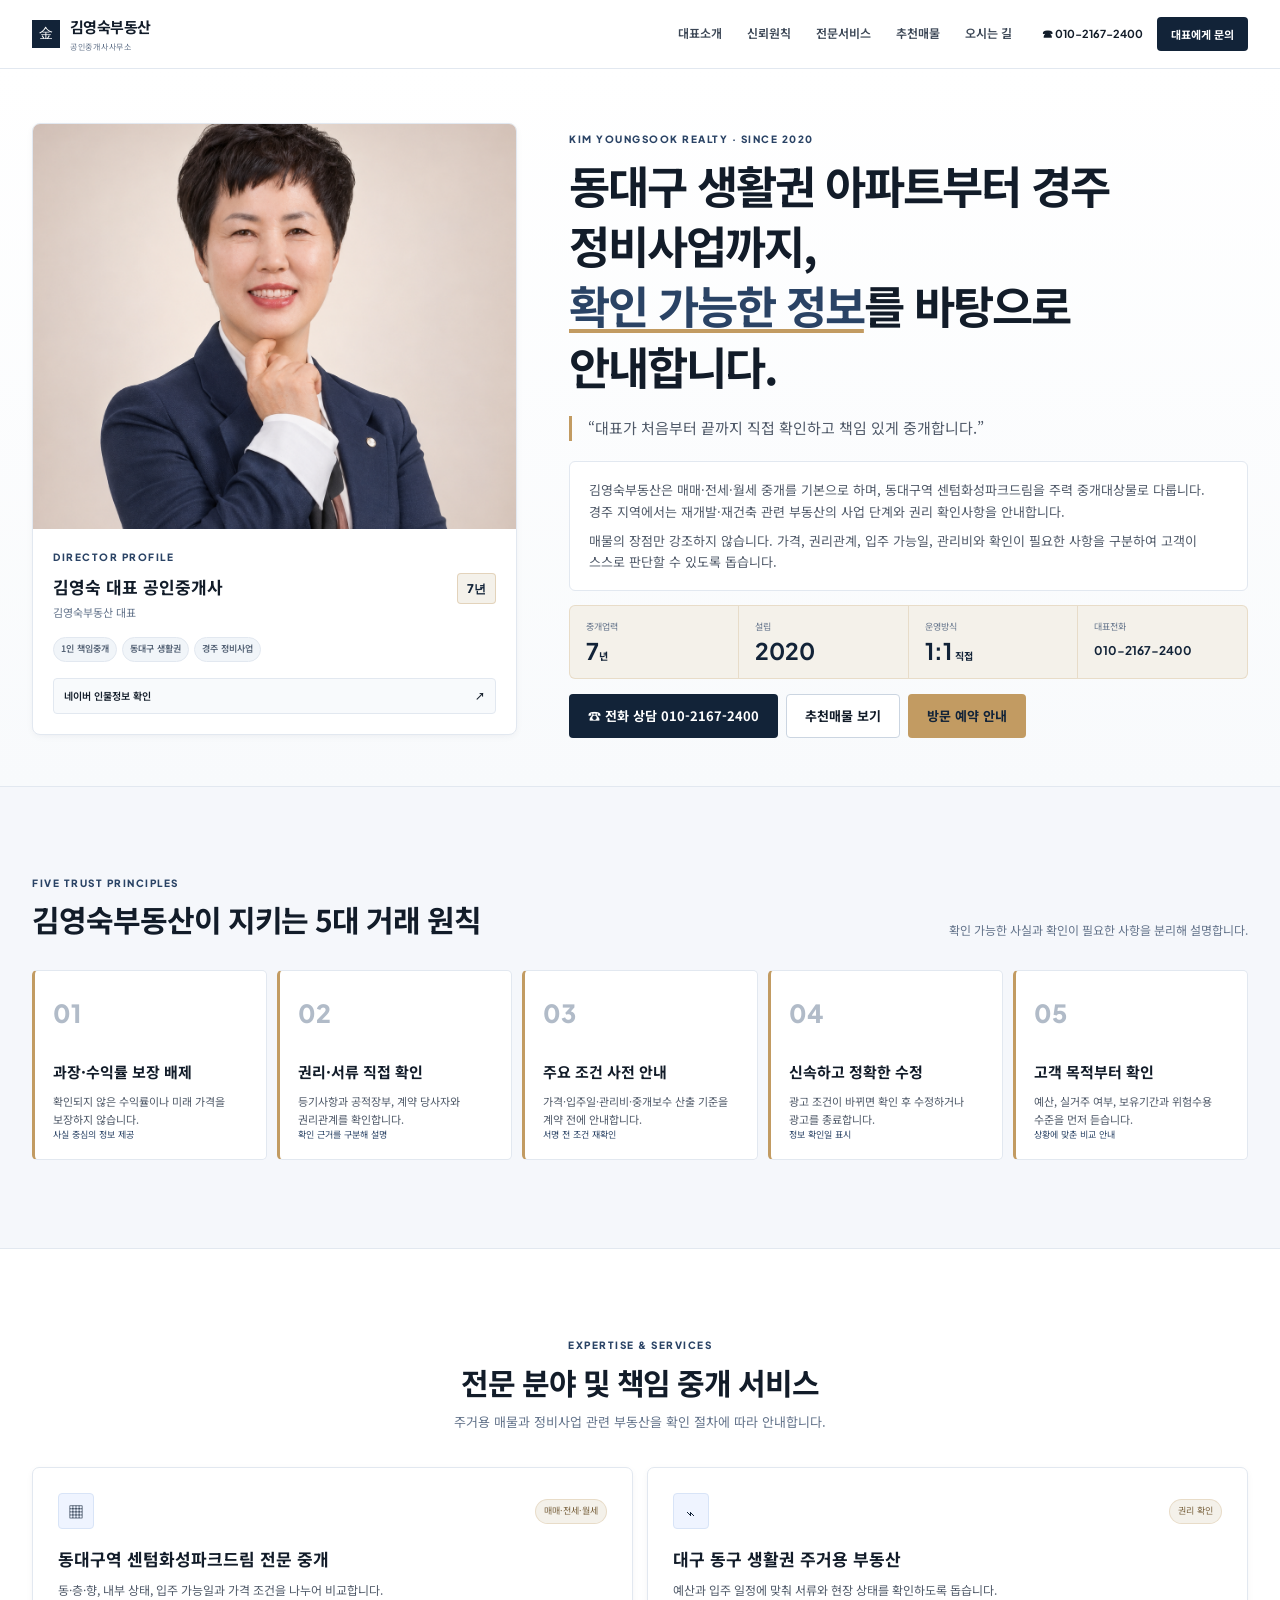
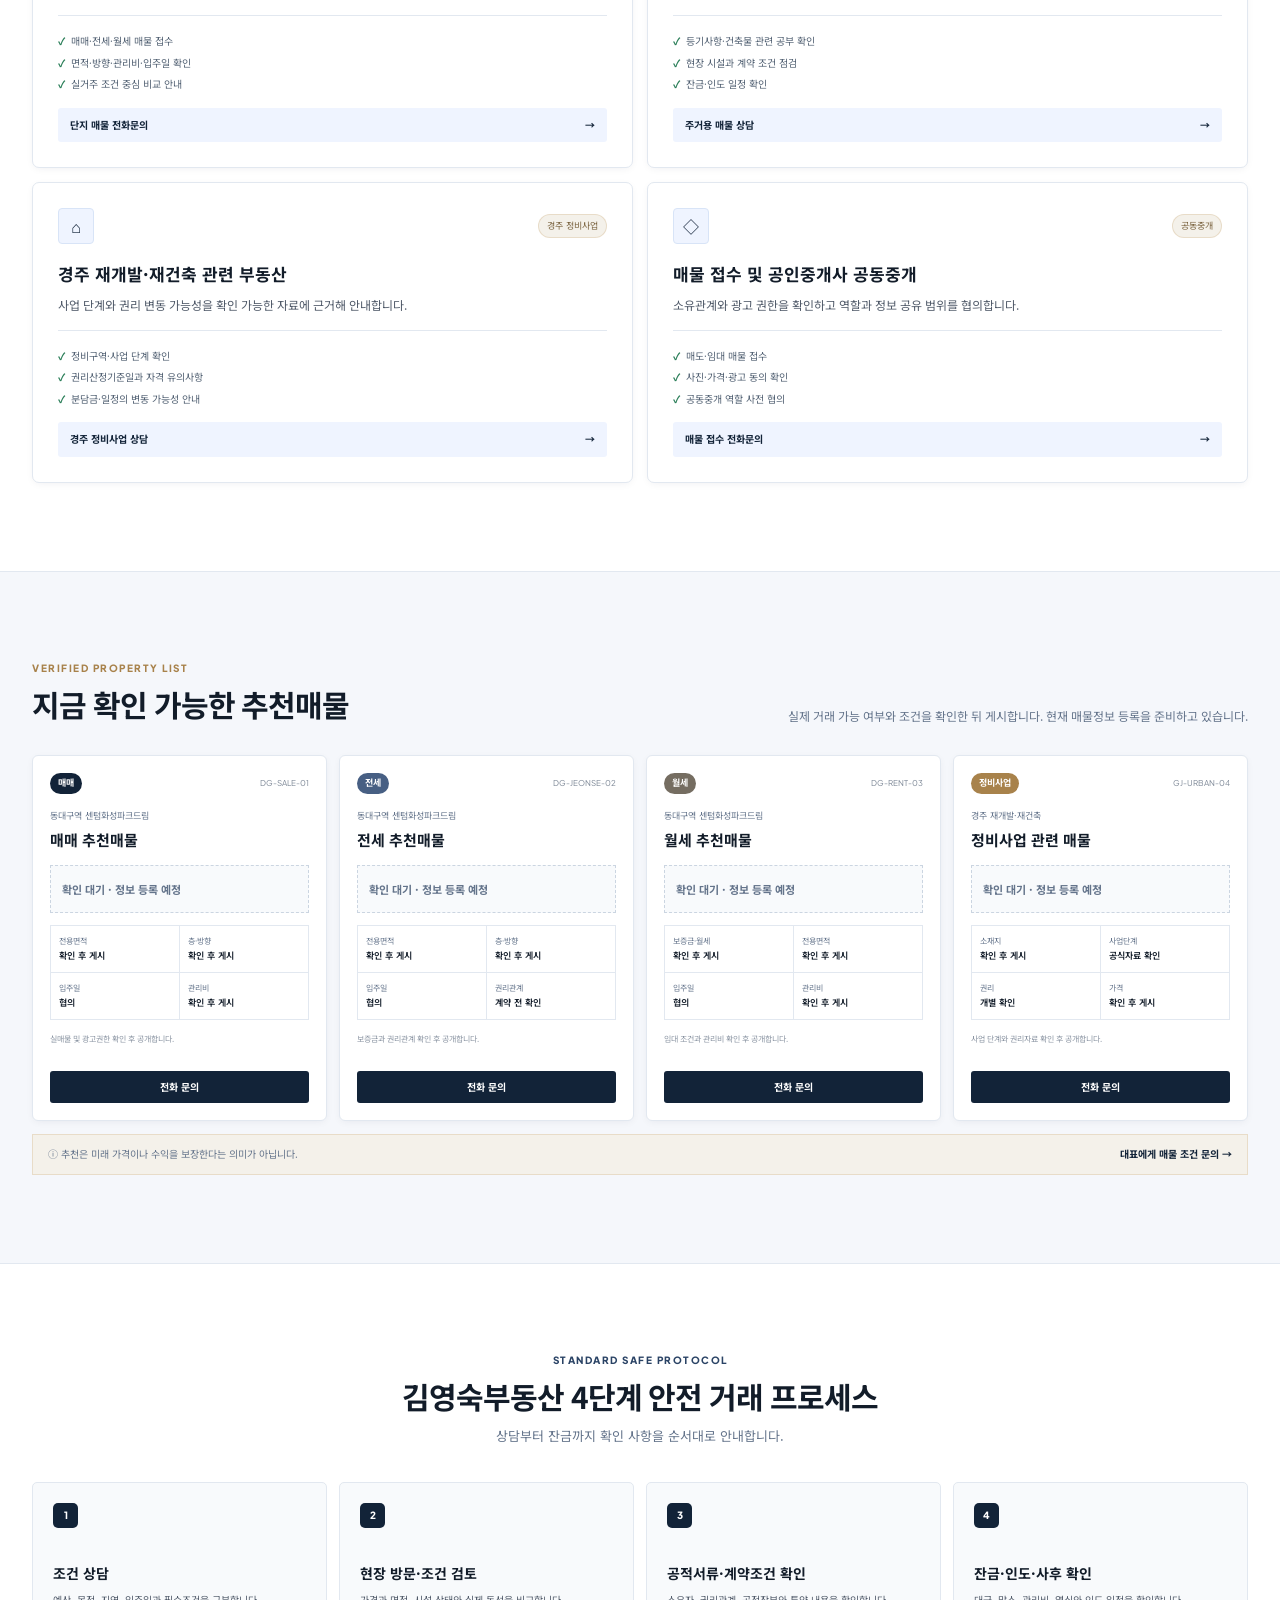
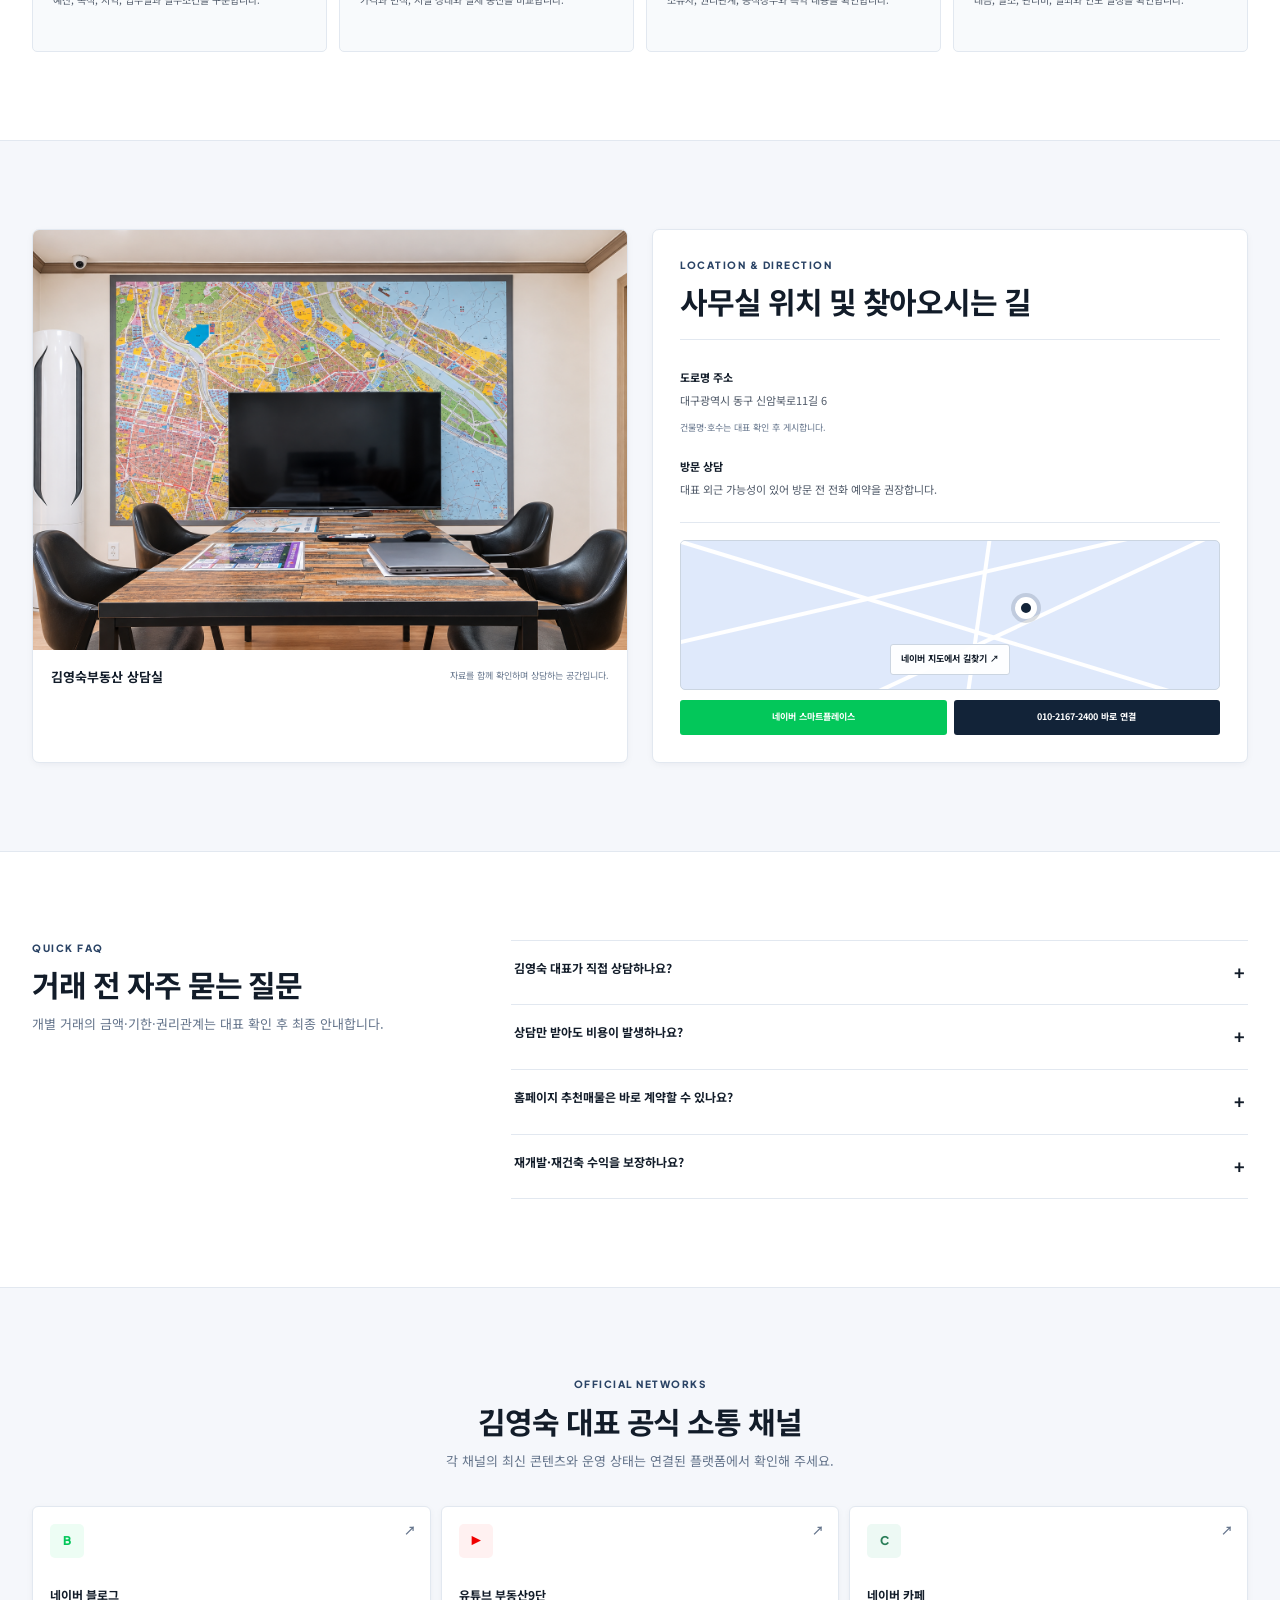
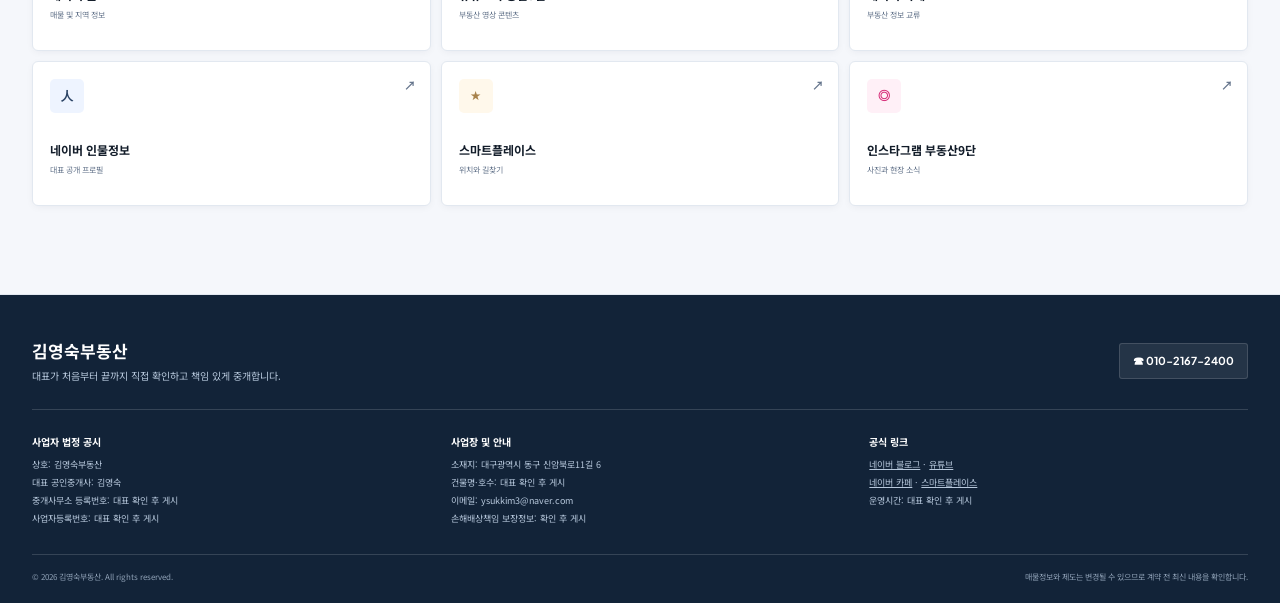
==== commit a940de96: "Add Instagram profile link" ====
--- a/index.html
+++ b/index.html
@@ -85,7 +85,7 @@
       </div>
     </section>
     <section class="section faq" id="faq"><div class="container faq-grid"><div class="section-title reveal"><p class="eyebrow">QUICK FAQ</p><h2>거래 전 자주 묻는 질문</h2><p>개별 거래의 금액·기한·권리관계는 대표 확인 후 최종 안내합니다.</p></div><div class="faq-list reveal"><details><summary>김영숙 대표가 직접 상담하나요?<span>+</span></summary><p>네. 상담, 현장 안내, 조건 조율, 계약과 잔금 일정 확인을 대표가 직접 담당합니다.</p></details><details><summary>상담만 받아도 비용이 발생하나요?<span>+</span></summary><p>일반 전화·방문 상담과 매물 안내는 무료를 기본으로 합니다. 별도 서류 발급비 등이 예상되면 사전에 안내합니다.</p></details><details><summary>홈페이지 추천매물은 바로 계약할 수 있나요?<span>+</span></summary><p>광고만으로 계약 가능성이 보장되지는 않습니다. 문의 시 거래 가능 여부와 조건을 다시 확인합니다.</p></details><details><summary>재개발·재건축 수익을 보장하나요?<span>+</span></summary><p>보장하지 않습니다. 사업 지연, 분담금, 자격, 정책과 시장가격 변동 가능성을 함께 확인해야 합니다.</p></details></div></div></section>
-    <section class="section channels"><div class="container"><div class="section-title center reveal"><p class="eyebrow">OFFICIAL NETWORKS</p><h2>김영숙 대표 공식 소통 채널</h2><p>각 채널의 최신 콘텐츠와 운영 상태는 연결된 플랫폼에서 확인해 주세요.</p></div><div class="channel-grid reveal"><a href="https://blog.naver.com/ysukkim33" target="_blank" rel="noopener"><span class="channel-icon green">B</span><strong>네이버 블로그</strong><small>매물 및 지역 정보</small><b>↗</b></a><a href="https://www.youtube.com/@%EB%B6%80%EB%8F%99%EC%82%B09%EB%8B%A8" target="_blank" rel="noopener"><span class="channel-icon red">▶</span><strong>유튜브 부동산9단</strong><small>부동산 영상 콘텐츠</small><b>↗</b></a><a href="https://cafe.naver.com/ysukkim33" target="_blank" rel="noopener"><span class="channel-icon mint">C</span><strong>네이버 카페</strong><small>부동산 정보 교류</small><b>↗</b></a><a href="https://search.naver.com/search.naver?where=m&sm=mtb_etc&mra=bjky&pkid=1&os=33979946&qvt=0&query=%EA%B9%80%EC%98%81%EC%88%99" target="_blank" rel="noopener"><span class="channel-icon blue">人</span><strong>네이버 인물정보</strong><small>대표 공개 프로필</small><b>↗</b></a><a href="https://naver.me/Gubwcke5" target="_blank" rel="noopener"><span class="channel-icon amber">★</span><strong>스마트플레이스</strong><small>위치와 길찾기</small><b>↗</b></a></div></div></section>
+    <section class="section channels"><div class="container"><div class="section-title center reveal"><p class="eyebrow">OFFICIAL NETWORKS</p><h2>김영숙 대표 공식 소통 채널</h2><p>각 채널의 최신 콘텐츠와 운영 상태는 연결된 플랫폼에서 확인해 주세요.</p></div><div class="channel-grid reveal"><a href="https://blog.naver.com/ysukkim33" target="_blank" rel="noopener"><span class="channel-icon green">B</span><strong>네이버 블로그</strong><small>매물 및 지역 정보</small><b>↗</b></a><a href="https://www.youtube.com/@%EB%B6%80%EB%8F%99%EC%82%B09%EB%8B%A8" target="_blank" rel="noopener"><span class="channel-icon red">▶</span><strong>유튜브 부동산9단</strong><small>부동산 영상 콘텐츠</small><b>↗</b></a><a href="https://cafe.naver.com/ysukkim33" target="_blank" rel="noopener"><span class="channel-icon mint">C</span><strong>네이버 카페</strong><small>부동산 정보 교류</small><b>↗</b></a><a href="https://search.naver.com/search.naver?where=m&sm=mtb_etc&mra=bjky&pkid=1&os=33979946&qvt=0&query=%EA%B9%80%EC%98%81%EC%88%99" target="_blank" rel="noopener"><span class="channel-icon blue">人</span><strong>네이버 인물정보</strong><small>대표 공개 프로필</small><b>↗</b></a><a href="https://naver.me/Gubwcke5" target="_blank" rel="noopener"><span class="channel-icon amber">★</span><strong>스마트플레이스</strong><small>위치와 길찾기</small><b>↗</b></a><a href="https://www.instagram.com/budongsan9dan" target="_blank" rel="noopener"><span class="channel-icon instagram">◎</span><strong>인스타그램 부동산9단</strong><small>사진과 현장 소식</small><b>↗</b></a></div></div></section>
   </main>
   <footer class="footer"><div class="container"><div class="footer-top"><div><strong>김영숙부동산</strong><p>대표가 처음부터 끝까지 직접 확인하고 책임 있게 중개합니다.</p></div><a href="tel:01021672400">☎ 010-2167-2400</a></div><div class="footer-grid"><div><h3>사업자 법정 공시</h3><p>상호: 김영숙부동산</p><p>대표 공인중개사: 김영숙</p><p>중개사무소 등록번호: 대표 확인 후 게시</p><p>사업자등록번호: 대표 확인 후 게시</p></div><div><h3>사업장 및 안내</h3><p>소재지: 대구광역시 동구 신암북로11길 6</p><p>건물명·호수: 대표 확인 후 게시</p><p>이메일: ysukkim3@naver.com</p><p>손해배상책임 보장정보: 확인 후 게시</p></div><div><h3>공식 링크</h3><p><a href="https://blog.naver.com/ysukkim33">네이버 블로그</a> · <a href="https://www.youtube.com/@%EB%B6%80%EB%8F%99%EC%82%B09%EB%8B%A8">유튜브</a></p><p><a href="https://cafe.naver.com/ysukkim33">네이버 카페</a> · <a href="https://naver.me/Gubwcke5">스마트플레이스</a></p><p>운영시간: 대표 확인 후 게시</p></div></div><div class="footer-bottom"><p>© 2026 김영숙부동산. All rights reserved.</p><p>매물정보와 제도는 변경될 수 있으므로 계약 전 최신 내용을 확인합니다.</p></div></div></footer>
   <div class="mobile-call"><a href="tel:01021672400"><span>대표에게 바로 전화</span><strong>010-2167-2400</strong></a></div>
--- a/assets/styles.css
+++ b/assets/styles.css
@@ -12,6 +12,8 @@
 .channels{background:#f5f7fb}.channel-grid{display:grid;grid-template-columns:repeat(5,1fr);gap:10px}.channel-grid a{position:relative;min-height:145px;padding:17px;background:#fff;border:1px solid var(--line);border-radius:6px;box-shadow:var(--shadow);transition:.2s}.channel-grid a:hover{border-color:var(--navy2);transform:translateY(-2px)}.channel-icon{width:34px;height:34px;display:grid;place-items:center;border-radius:5px;font-family:"Plus Jakarta Sans";font-size:12px;font-weight:800}.channel-icon.green{color:#03c75a;background:#edfdf4}.channel-icon.red{color:#f00000;background:#fff1f1}.channel-icon.mint{color:var(--green);background:#edf9f4}.channel-icon.blue{color:var(--navy2);background:#eef4ff}.channel-icon.amber{color:var(--gold2);background:#fff8eb}.channel-grid strong,.channel-grid small{display:block}.channel-grid strong{margin-top:27px;font-size:12px}.channel-grid small{margin-top:3px;color:var(--muted);font-size:8px}.channel-grid b{position:absolute;right:14px;top:13px;color:var(--muted);font-size:12px}
 .footer{padding:42px 0 20px;color:#b7c8dc;background:var(--navy)}.footer-top{padding-bottom:24px;display:flex;align-items:center;justify-content:space-between;border-bottom:1px solid rgba(255,255,255,.15)}.footer-top strong{color:#fff;font-size:17px}.footer-top p{margin:3px 0 0;font-size:10px}.footer-top>a{padding:8px 13px;color:#fff;background:rgba(255,255,255,.08);border:1px solid rgba(255,255,255,.14);border-radius:3px;font-family:"Plus Jakarta Sans";font-size:11px;font-weight:700}.footer-grid{padding:24px 0;display:grid;grid-template-columns:repeat(3,1fr);gap:40px}.footer-grid h3{margin:0 0 8px;color:#fff;font-size:10px}.footer-grid p{margin:3px 0;font-size:9px}.footer-grid a{text-decoration:underline}.footer-bottom{padding-top:15px;display:flex;justify-content:space-between;border-top:1px solid rgba(255,255,255,.15);color:#8fa1b6;font-size:8px}.footer-bottom p{margin:0}.mobile-call{display:none}.reveal{opacity:0;transform:translateY(14px);transition:opacity .55s ease,transform .55s ease}.reveal.visible{opacity:1;transform:none}
 .reveal{opacity:1!important;transform:none!important}
+.channel-grid{grid-template-columns:repeat(3,1fr)}
+.channel-icon.instagram{color:#d62976;background:#fff0f7}
 @media(prefers-reduced-motion:reduce){html{scroll-behavior:auto}.reveal{opacity:1;transform:none}*,*::before,*::after{transition-duration:.01ms!important}}
 @media(max-width:1024px){.header-inner,.container{width:min(100% - 40px,1240px)}.nav{display:none;position:fixed;left:0;right:0;top:68px;padding:14px 20px;flex-direction:column;align-items:stretch;gap:0;background:#fff;border-bottom:1px solid var(--line)}.nav.open{display:flex}.nav a{padding:11px 0}.menu-toggle{display:block}.header-actions{margin-left:auto}.header-phone{display:none}.hero-grid{gap:28px}.hero-content h1{font-size:34px}.metric-row{grid-template-columns:1fr 1fr}.metric-row>div:nth-child(2){border-right:0}.metric-row>div:nth-child(-n+2){border-bottom:1px solid rgba(194,155,98,.24)}.principle-grid{grid-template-columns:repeat(3,1fr)}.listing-grid{grid-template-columns:1fr 1fr}.channel-grid{grid-template-columns:repeat(3,1fr)}}
 @media(max-width:767px){body{padding-bottom:68px}.header-inner,.container{width:min(100% - 32px,1240px)}.header-inner{height:62px}.nav{top:62px}.header-actions .button{display:none}.hero{padding:28px 0 34px}.hero-grid{grid-template-columns:1fr}.profile-card{max-width:420px;margin:auto}.profile-photo{height:auto;aspect-ratio:4/4.8}.hero-content h1{font-size:29px}.hero blockquote{font-size:13px}.hero-intro{font-size:12px}.metric-row strong{font-size:20px}.hero-actions{display:grid;grid-template-columns:1fr}.section{padding:58px 0}.section-head{display:block}.section-head>p{margin-top:10px;text-align:left}.section-head h2,.section-title h2,.location-card h2{font-size:23px}.principle-grid{grid-template-columns:1fr}.principle-card{min-height:150px}.principle-card h3{margin-top:14px}.service-grid,.listing-grid,.process-grid,.location-grid,.faq-grid{grid-template-columns:1fr}.listing-card dl{grid-template-columns:1fr 1fr}.notice-bar{display:block}.notice-bar a{display:block;margin-top:5px}.office-card img{height:300px}.office-card figcaption{display:block}.office-card figcaption small{display:block;margin-top:3px}.faq-grid{gap:28px}.channel-grid{grid-template-columns:1fr 1fr}.footer-top{display:block}.footer-top>a{display:inline-block;margin-top:14px}.footer-grid{grid-template-columns:1fr;gap:20px}.footer-bottom{display:block}.footer-bottom p+p{margin-top:5px}.mobile-call{position:fixed;z-index:60;left:0;right:0;bottom:0;padding:9px 16px;display:block;color:#fff;background:rgba(18,35,56,.97);backdrop-filter:blur(10px)}.mobile-call a{display:flex;align-items:center;justify-content:space-between}.mobile-call span{color:#d8e3f0;font-size:10px}.mobile-call strong{font-family:"Plus Jakarta Sans";font-size:15px}}
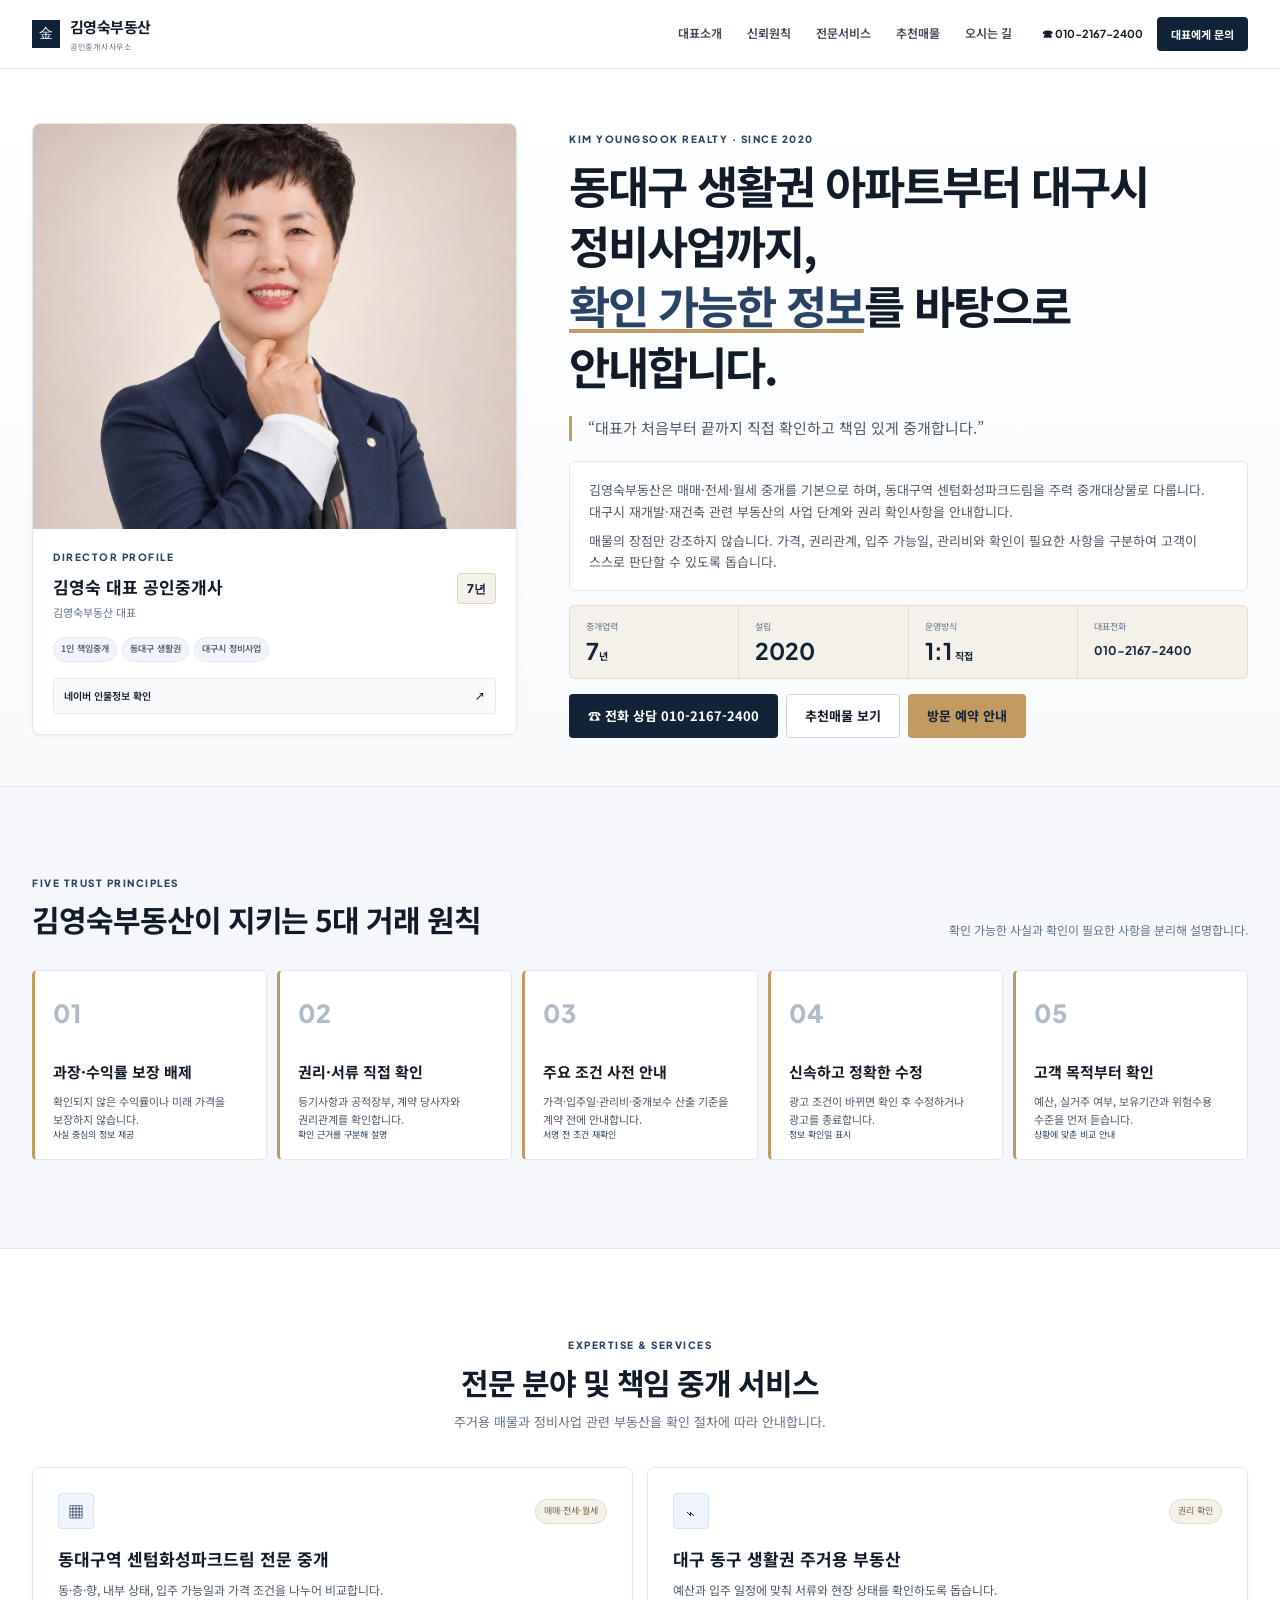
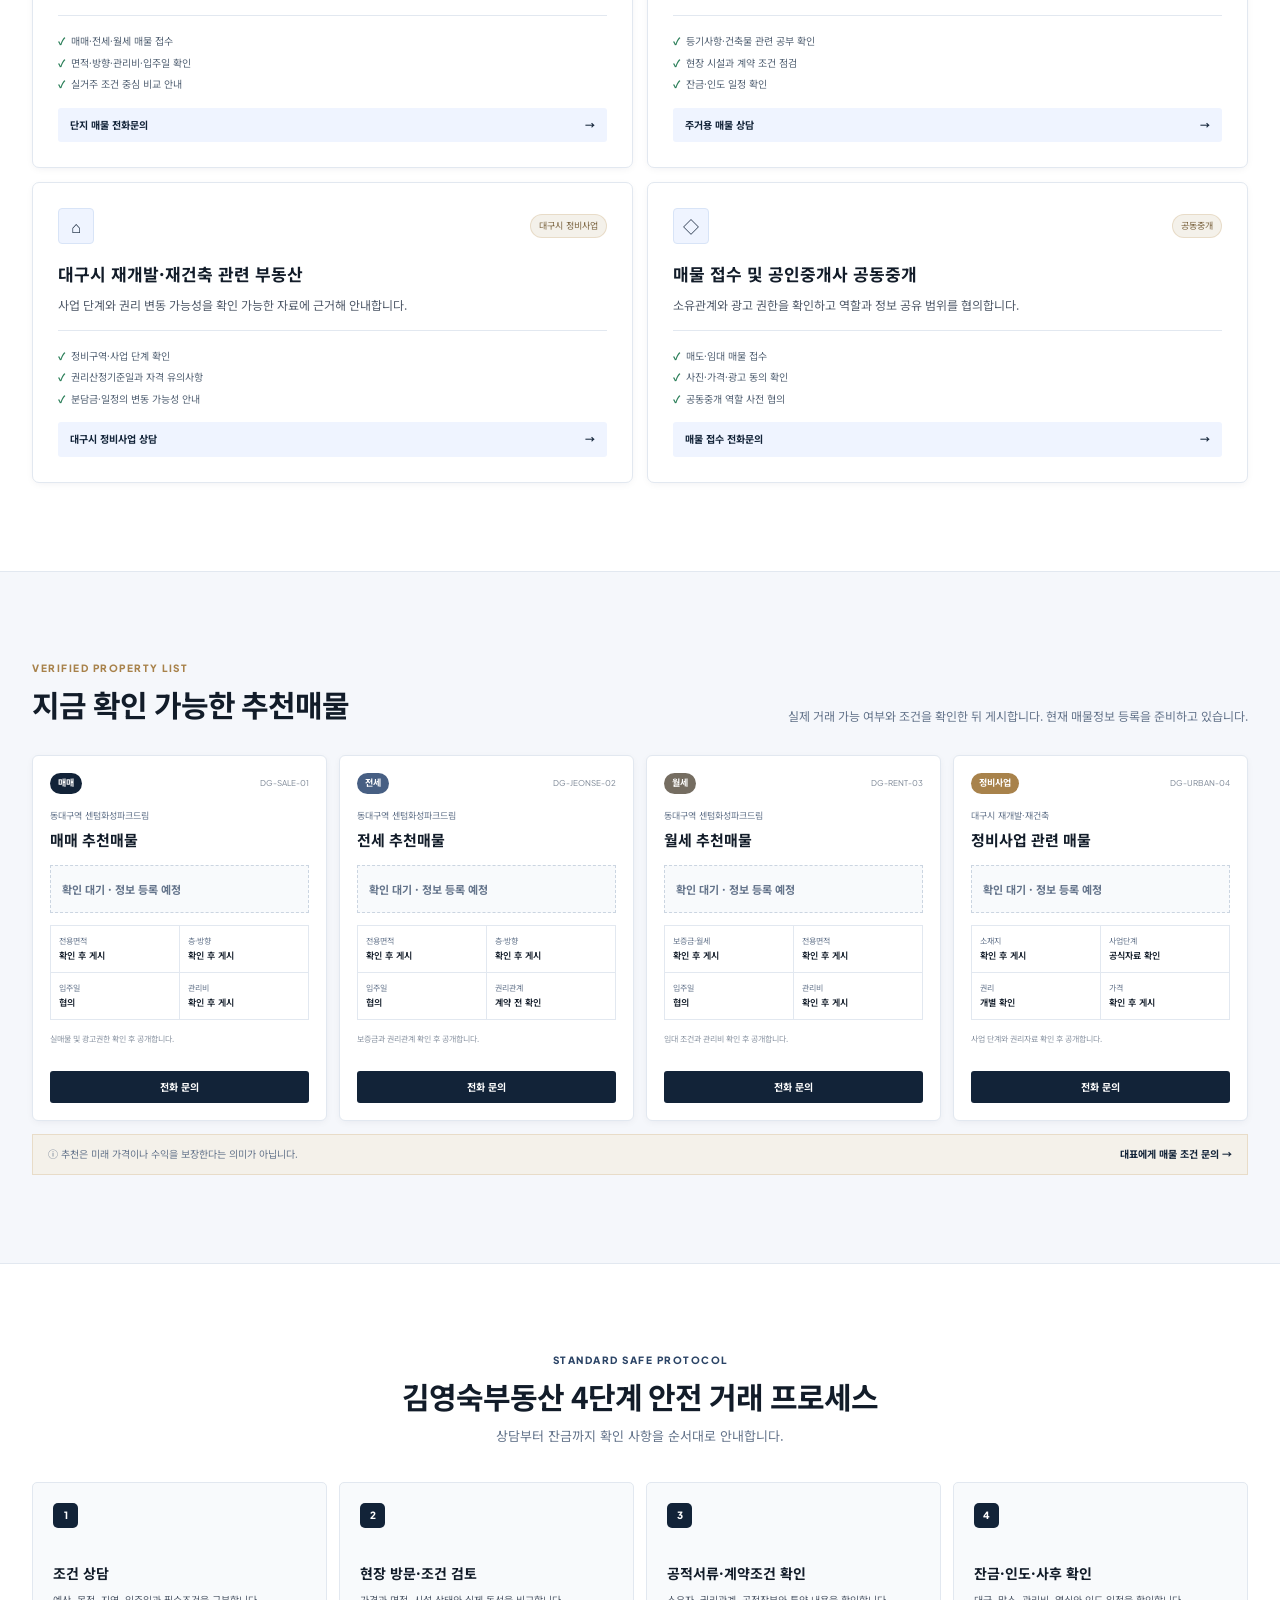
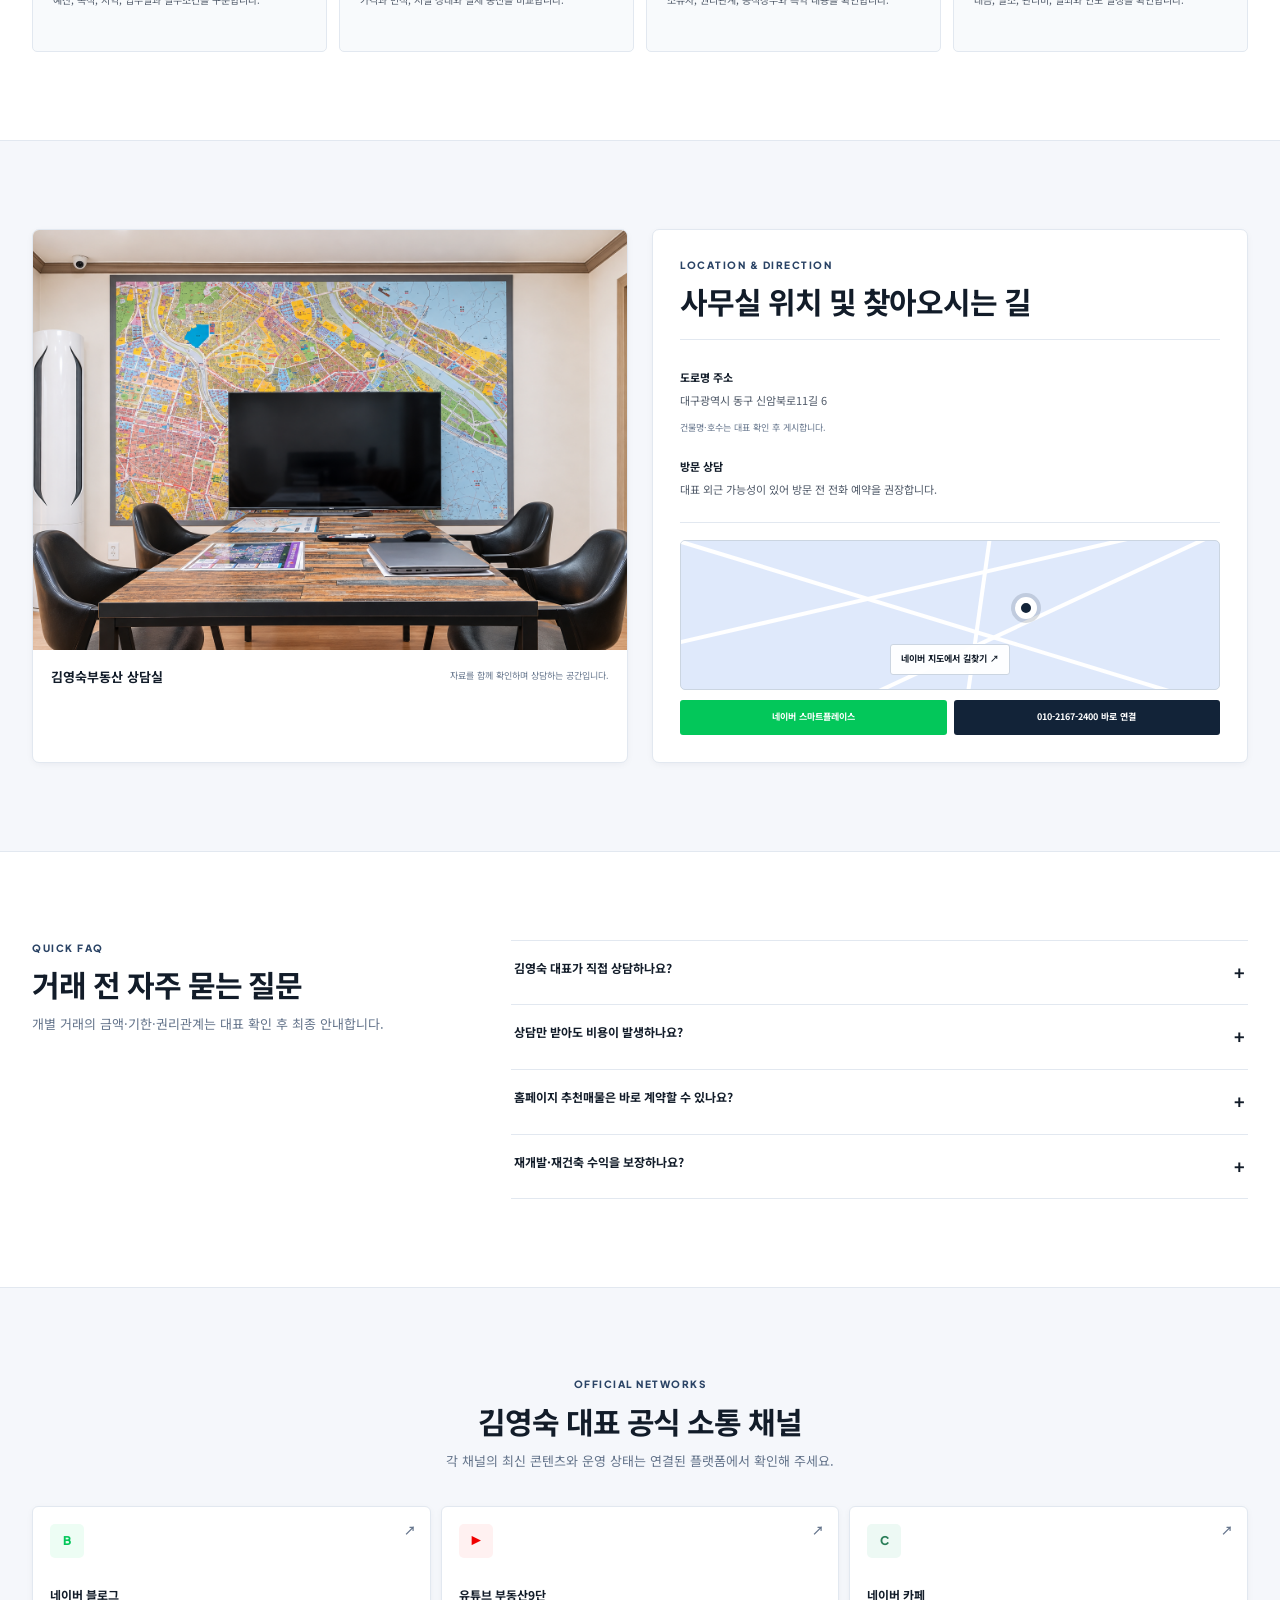
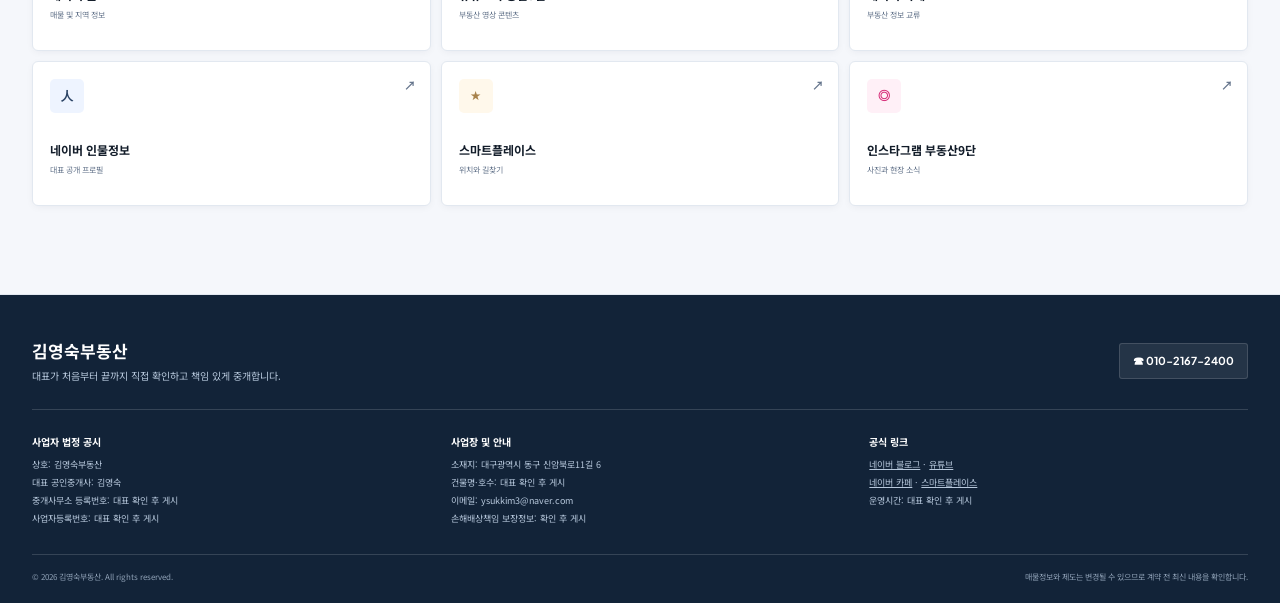
==== commit adbaf749: "Correct redevelopment focus to Daegu" ====
--- a/index.html
+++ b/index.html
@@ -4,13 +4,13 @@
   <meta charset="utf-8">
   <meta name="viewport" content="width=device-width,initial-scale=1">
   <meta name="theme-color" content="#122338">
-  <meta name="description" content="동대구역 센텀화성파크드림 매매·전세·월세와 경주 재개발·재건축 관련 부동산을 안내하는 김영숙부동산입니다.">
+  <meta name="description" content="동대구역 센텀화성파크드림 매매·전세·월세와 대구시 재개발·재건축 관련 부동산을 안내하는 김영숙부동산입니다.">
   <link rel="canonical" href="https://kim-youngsook-realty-2026.a01088860046.chatgpt.site">
   <meta property="og:type" content="website">
   <meta property="og:title" content="김영숙부동산 | 대표가 직접 확인하는 책임중개">
-  <meta property="og:description" content="동대구 생활권 아파트부터 경주 정비사업까지, 확인 가능한 정보를 바탕으로 안내합니다.">
+  <meta property="og:description" content="동대구 생활권 아파트부터 대구시 정비사업까지, 확인 가능한 정보를 바탕으로 안내합니다.">
   <meta property="og:url" content="https://kim-youngsook-realty-2026.a01088860046.chatgpt.site">
-  <title>김영숙부동산 | 동대구·경주 책임중개</title>
+  <title>김영숙부동산 | 동대구·대구시 정비사업 책임중개</title>
   <link rel="preconnect" href="https://fonts.googleapis.com">
   <link rel="preconnect" href="https://fonts.gstatic.com" crossorigin>
   <link href="https://fonts.googleapis.com/css2?family=Noto+Sans+KR:wght@400;500;600;700;800&family=Plus+Jakarta+Sans:wght@600;700;800&display=swap" rel="stylesheet">
@@ -31,13 +31,13 @@
       <div class="container hero-grid">
         <aside class="profile-card reveal" id="representative">
           <div class="profile-photo"><img src="assets/kim-youngsook-profile-v1.png" alt="김영숙부동산 김영숙 대표 공인중개사" width="1024" height="1280"></div>
-          <div class="profile-info"><p class="kicker">DIRECTOR PROFILE</p><div class="profile-title"><div><strong>김영숙 대표 공인중개사</strong><span>김영숙부동산 대표</span></div><em>7년</em></div><div class="tag-row"><span>1인 책임중개</span><span>동대구 생활권</span><span>경주 정비사업</span></div><a class="profile-link" href="https://search.naver.com/search.naver?where=m&sm=mtb_etc&mra=bjky&pkid=1&os=33979946&qvt=0&query=%EA%B9%80%EC%98%81%EC%88%99" target="_blank" rel="noopener">네이버 인물정보 확인 <b>↗</b></a></div>
+          <div class="profile-info"><p class="kicker">DIRECTOR PROFILE</p><div class="profile-title"><div><strong>김영숙 대표 공인중개사</strong><span>김영숙부동산 대표</span></div><em>7년</em></div><div class="tag-row"><span>1인 책임중개</span><span>동대구 생활권</span><span>대구시 정비사업</span></div><a class="profile-link" href="https://search.naver.com/search.naver?where=m&sm=mtb_etc&mra=bjky&pkid=1&os=33979946&qvt=0&query=%EA%B9%80%EC%98%81%EC%88%99" target="_blank" rel="noopener">네이버 인물정보 확인 <b>↗</b></a></div>
         </aside>
         <div class="hero-content reveal">
           <p class="eyebrow">KIM YOUNGSOOK REALTY · SINCE 2020</p>
-          <h1>동대구 생활권 아파트부터 경주 정비사업까지,<br><u>확인 가능한 정보</u>를 바탕으로 안내합니다.</h1>
+          <h1>동대구 생활권 아파트부터 대구시 정비사업까지,<br><u>확인 가능한 정보</u>를 바탕으로 안내합니다.</h1>
           <blockquote>“대표가 처음부터 끝까지 직접 확인하고 책임 있게 중개합니다.”</blockquote>
-          <div class="hero-intro"><p>김영숙부동산은 매매·전세·월세 중개를 기본으로 하며, 동대구역 센텀화성파크드림을 주력 중개대상물로 다룹니다. 경주 지역에서는 재개발·재건축 관련 부동산의 사업 단계와 권리 확인사항을 안내합니다.</p><p>매물의 장점만 강조하지 않습니다. 가격, 권리관계, 입주 가능일, 관리비와 확인이 필요한 사항을 구분하여 고객이 스스로 판단할 수 있도록 돕습니다.</p></div>
+          <div class="hero-intro"><p>김영숙부동산은 매매·전세·월세 중개를 기본으로 하며, 동대구역 센텀화성파크드림을 주력 중개대상물로 다룹니다. 대구시 재개발·재건축 관련 부동산의 사업 단계와 권리 확인사항을 안내합니다.</p><p>매물의 장점만 강조하지 않습니다. 가격, 권리관계, 입주 가능일, 관리비와 확인이 필요한 사항을 구분하여 고객이 스스로 판단할 수 있도록 돕습니다.</p></div>
           <div class="metric-row" aria-label="회사 주요 정보"><div><span>중개업력</span><strong>7<small>년</small></strong></div><div><span>설립</span><strong>2020</strong></div><div><span>운영방식</span><strong>1:1<small> 직접</small></strong></div><div><span>대표전화</span><strong class="metric-phone">010-2167-2400</strong></div></div>
           <div class="hero-actions"><a class="button button-dark" href="tel:01021672400">☎ 전화 상담 010-2167-2400</a><a class="button button-outline" href="#listings">추천매물 보기</a><a class="button button-gold" href="#location">방문 예약 안내</a></div>
         </div>
@@ -59,7 +59,7 @@
         <div class="service-grid">
           <article class="service-card reveal"><div class="service-top"><span class="icon-box">▦</span><em>매매·전세·월세</em></div><h3>동대구역 센텀화성파크드림 전문 중개</h3><p>동·층·향, 내부 상태, 입주 가능일과 가격 조건을 나누어 비교합니다.</p><ul><li>매매·전세·월세 매물 접수</li><li>면적·방향·관리비·입주일 확인</li><li>실거주 조건 중심 비교 안내</li></ul><a href="tel:01021672400">단지 매물 전화문의 <b>→</b></a></article>
           <article class="service-card reveal"><div class="service-top"><span class="icon-box">⌁</span><em>권리 확인</em></div><h3>대구 동구 생활권 주거용 부동산</h3><p>예산과 입주 일정에 맞춰 서류와 현장 상태를 확인하도록 돕습니다.</p><ul><li>등기사항·건축물 관련 공부 확인</li><li>현장 시설과 계약 조건 점검</li><li>잔금·인도 일정 확인</li></ul><a href="tel:01021672400">주거용 매물 상담 <b>→</b></a></article>
-          <article class="service-card reveal"><div class="service-top"><span class="icon-box">⌂</span><em>경주 정비사업</em></div><h3>경주 재개발·재건축 관련 부동산</h3><p>사업 단계와 권리 변동 가능성을 확인 가능한 자료에 근거해 안내합니다.</p><ul><li>정비구역·사업 단계 확인</li><li>권리산정기준일과 자격 유의사항</li><li>분담금·일정의 변동 가능성 안내</li></ul><a href="tel:01021672400">경주 정비사업 상담 <b>→</b></a></article>
+          <article class="service-card reveal"><div class="service-top"><span class="icon-box">⌂</span><em>대구시 정비사업</em></div><h3>대구시 재개발·재건축 관련 부동산</h3><p>사업 단계와 권리 변동 가능성을 확인 가능한 자료에 근거해 안내합니다.</p><ul><li>정비구역·사업 단계 확인</li><li>권리산정기준일과 자격 유의사항</li><li>분담금·일정의 변동 가능성 안내</li></ul><a href="tel:01021672400">대구시 정비사업 상담 <b>→</b></a></article>
           <article class="service-card reveal"><div class="service-top"><span class="icon-box">◇</span><em>공동중개</em></div><h3>매물 접수 및 공인중개사 공동중개</h3><p>소유관계와 광고 권한을 확인하고 역할과 정보 공유 범위를 협의합니다.</p><ul><li>매도·임대 매물 접수</li><li>사진·가격·광고 동의 확인</li><li>공동중개 역할 사전 협의</li></ul><a href="tel:01021672400">매물 접수 전화문의 <b>→</b></a></article>
         </div>
       </div>
@@ -70,7 +70,7 @@
           <article class="listing-card reveal"><div class="listing-head"><span class="badge navy">매매</span><code>DG-SALE-01</code></div><p class="listing-location">동대구역 센텀화성파크드림</p><h3>매매 추천매물</h3><strong class="pending">확인 대기 · 정보 등록 예정</strong><dl><div><dt>전용면적</dt><dd>확인 후 게시</dd></div><div><dt>층·방향</dt><dd>확인 후 게시</dd></div><div><dt>입주일</dt><dd>협의</dd></div><div><dt>관리비</dt><dd>확인 후 게시</dd></div></dl><small>실매물 및 광고권한 확인 후 공개합니다.</small><a href="tel:01021672400">전화 문의</a></article>
           <article class="listing-card reveal"><div class="listing-head"><span class="badge slate">전세</span><code>DG-JEONSE-02</code></div><p class="listing-location">동대구역 센텀화성파크드림</p><h3>전세 추천매물</h3><strong class="pending">확인 대기 · 정보 등록 예정</strong><dl><div><dt>전용면적</dt><dd>확인 후 게시</dd></div><div><dt>층·방향</dt><dd>확인 후 게시</dd></div><div><dt>입주일</dt><dd>협의</dd></div><div><dt>권리관계</dt><dd>계약 전 확인</dd></div></dl><small>보증금과 권리관계 확인 후 공개합니다.</small><a href="tel:01021672400">전화 문의</a></article>
           <article class="listing-card reveal"><div class="listing-head"><span class="badge stone">월세</span><code>DG-RENT-03</code></div><p class="listing-location">동대구역 센텀화성파크드림</p><h3>월세 추천매물</h3><strong class="pending">확인 대기 · 정보 등록 예정</strong><dl><div><dt>보증금·월세</dt><dd>확인 후 게시</dd></div><div><dt>전용면적</dt><dd>확인 후 게시</dd></div><div><dt>입주일</dt><dd>협의</dd></div><div><dt>관리비</dt><dd>확인 후 게시</dd></div></dl><small>임대 조건과 관리비 확인 후 공개합니다.</small><a href="tel:01021672400">전화 문의</a></article>
-          <article class="listing-card reveal"><div class="listing-head"><span class="badge gold-badge">정비사업</span><code>GJ-URBAN-04</code></div><p class="listing-location">경주 재개발·재건축</p><h3>정비사업 관련 매물</h3><strong class="pending">확인 대기 · 정보 등록 예정</strong><dl><div><dt>소재지</dt><dd>확인 후 게시</dd></div><div><dt>사업단계</dt><dd>공식자료 확인</dd></div><div><dt>권리</dt><dd>개별 확인</dd></div><div><dt>가격</dt><dd>확인 후 게시</dd></div></dl><small>사업 단계와 권리자료 확인 후 공개합니다.</small><a href="tel:01021672400">전화 문의</a></article>
+          <article class="listing-card reveal"><div class="listing-head"><span class="badge gold-badge">정비사업</span><code>DG-URBAN-04</code></div><p class="listing-location">대구시 재개발·재건축</p><h3>정비사업 관련 매물</h3><strong class="pending">확인 대기 · 정보 등록 예정</strong><dl><div><dt>소재지</dt><dd>확인 후 게시</dd></div><div><dt>사업단계</dt><dd>공식자료 확인</dd></div><div><dt>권리</dt><dd>개별 확인</dd></div><div><dt>가격</dt><dd>확인 후 게시</dd></div></dl><small>사업 단계와 권리자료 확인 후 공개합니다.</small><a href="tel:01021672400">전화 문의</a></article>
         </div><div class="notice-bar"><span>ⓘ 추천은 미래 가격이나 수익을 보장한다는 의미가 아닙니다.</span><a href="tel:01021672400">대표에게 매물 조건 문의 →</a></div>
       </div>
     </section>
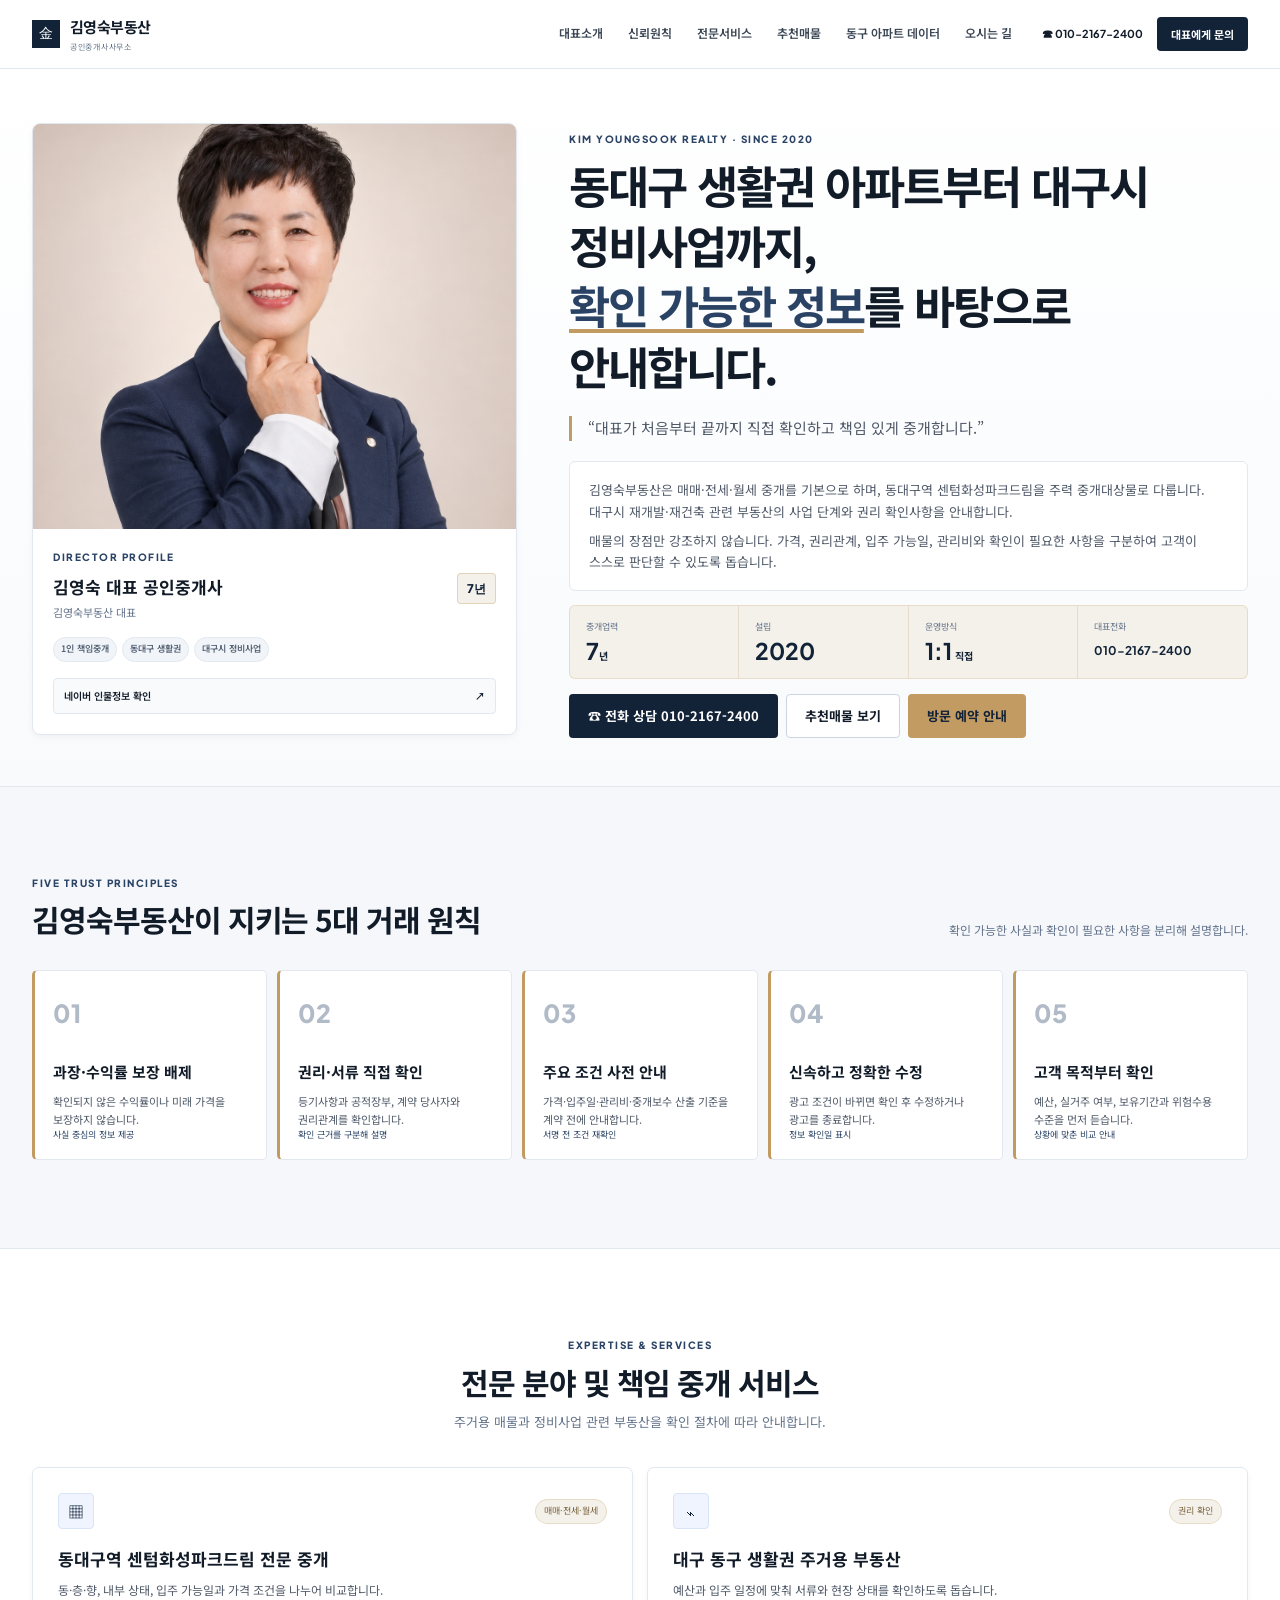
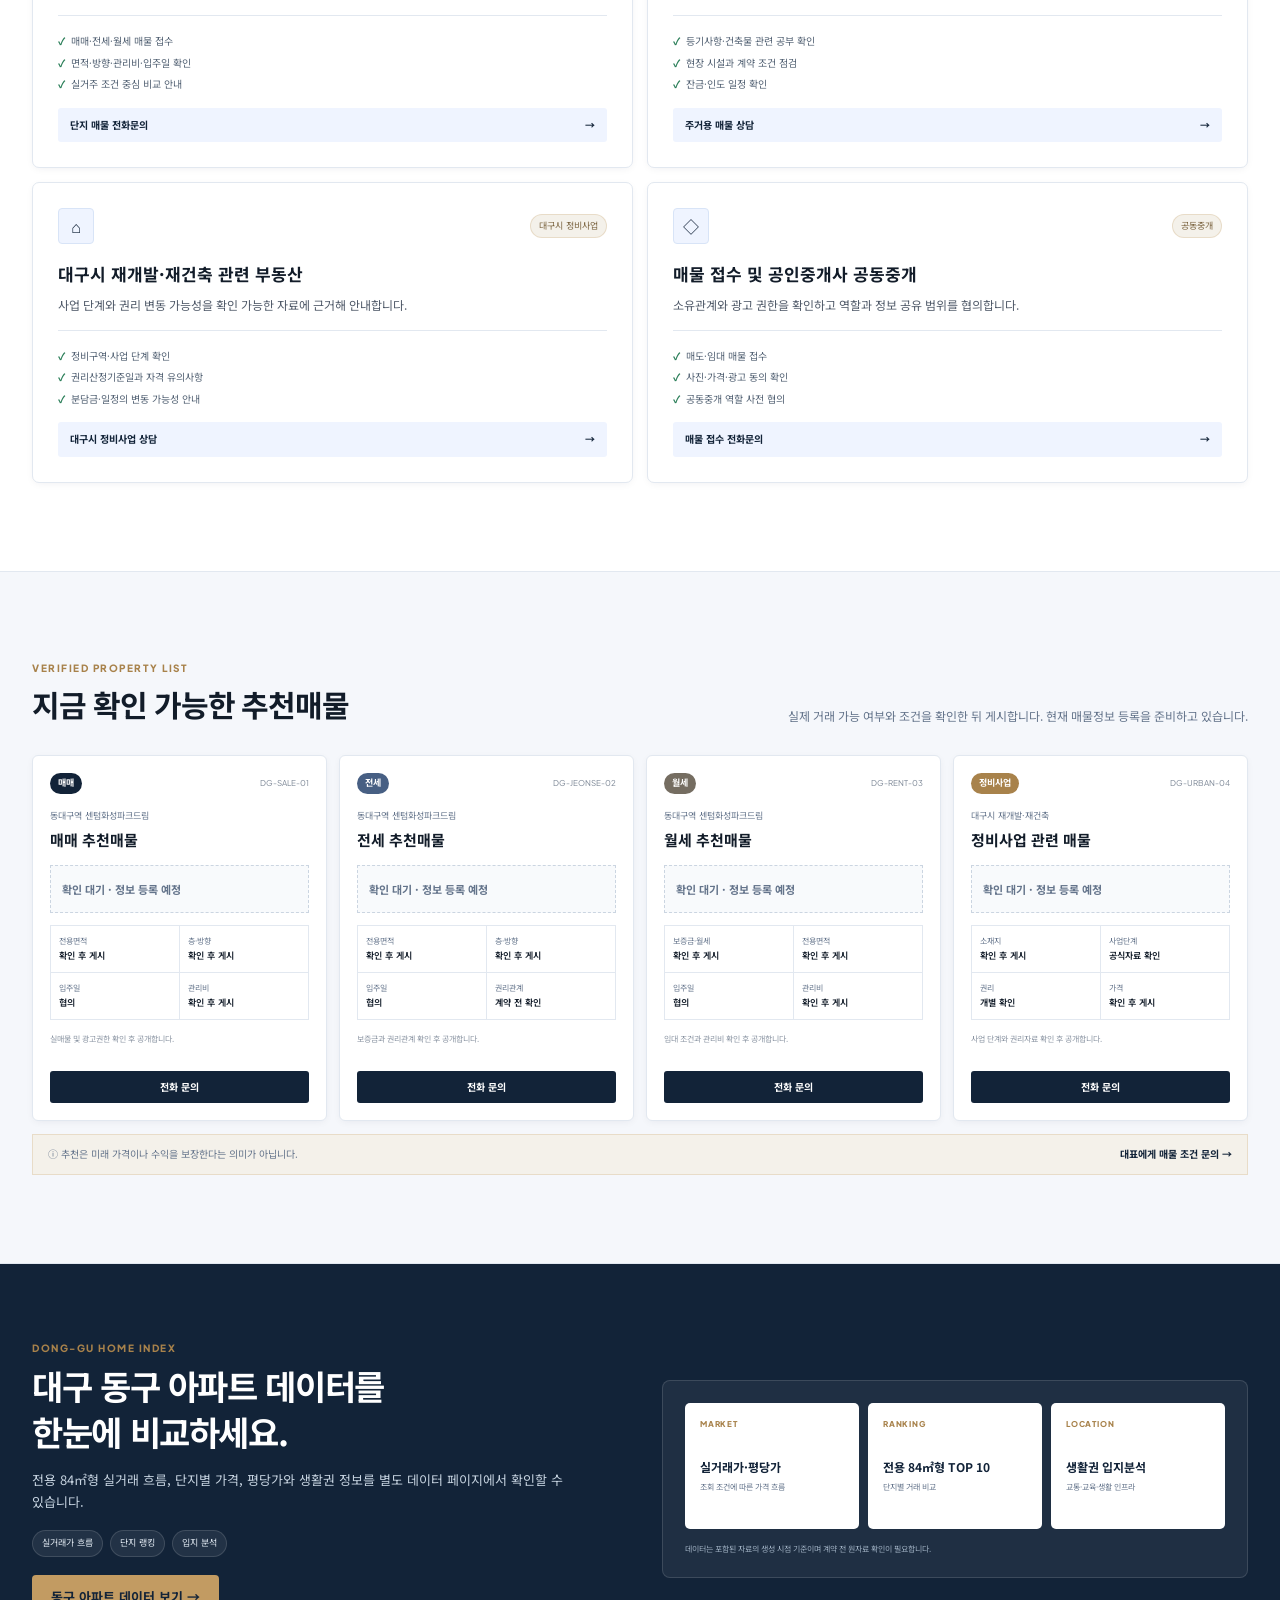
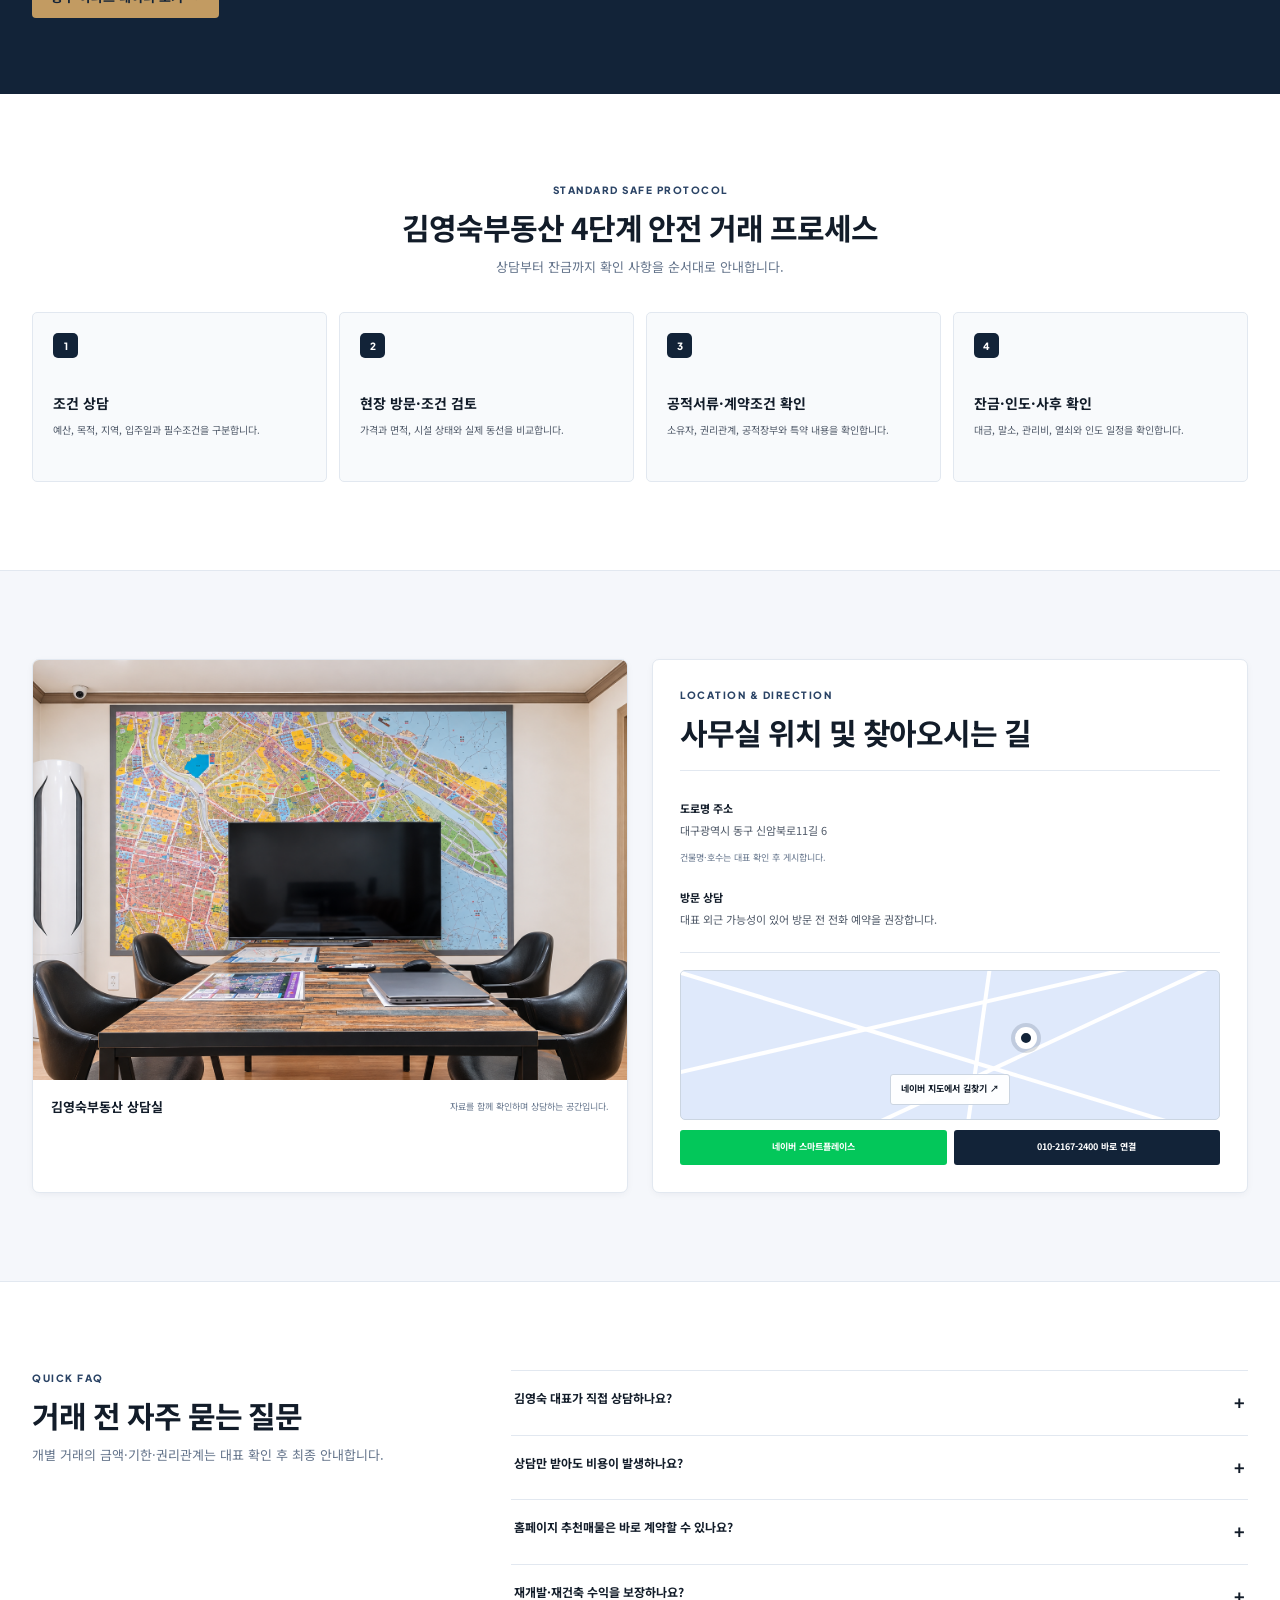
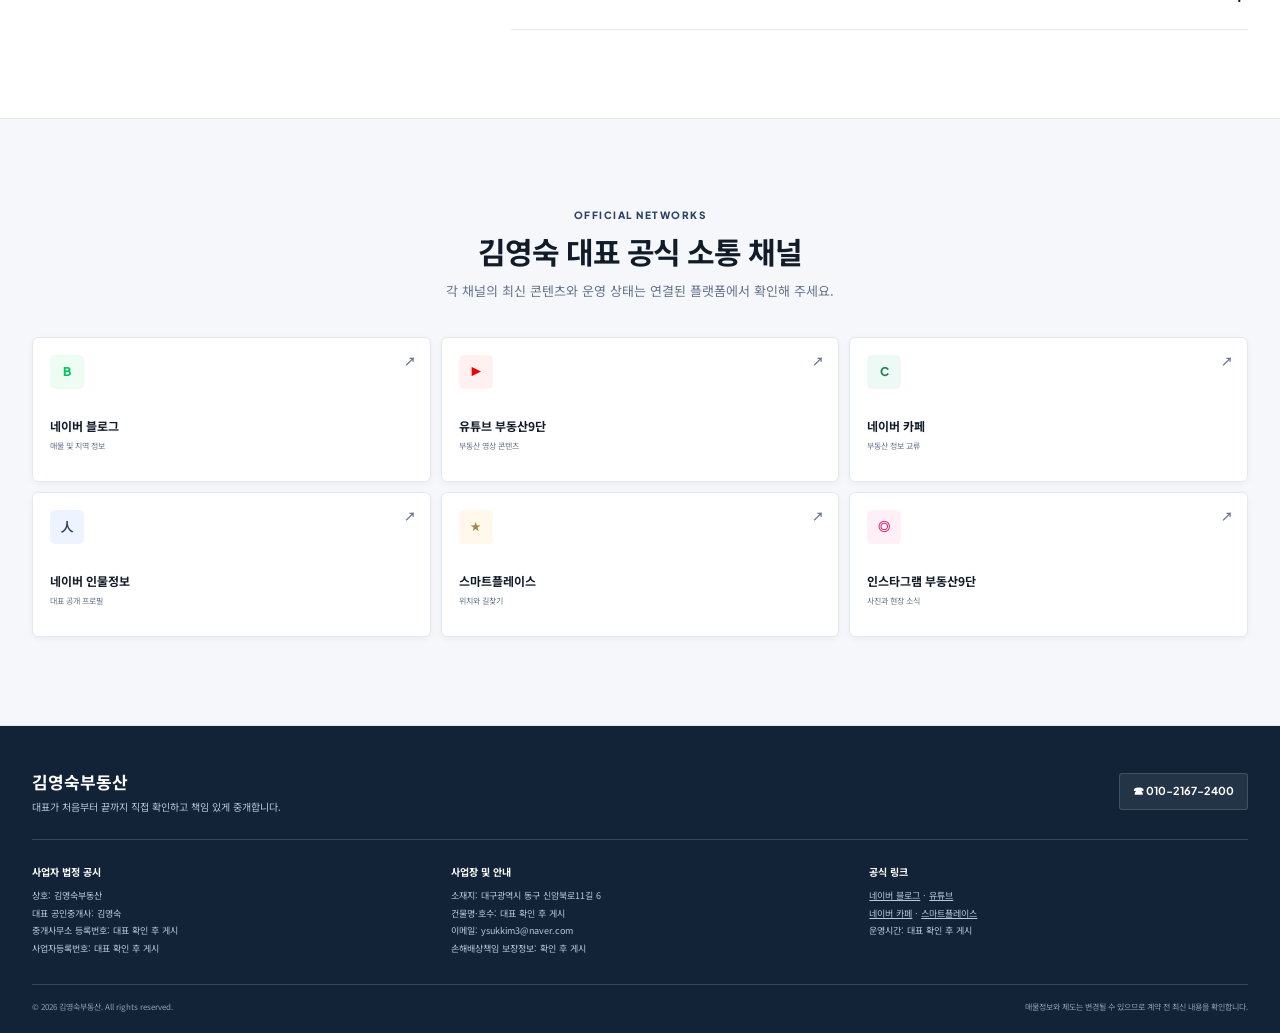
==== commit 56210de9: "Add Daegu Dong-gu apartment data dashboard" ====
--- a/index.html
+++ b/index.html
@@ -22,7 +22,7 @@
     <div class="header-inner">
       <a class="brand" href="#top" aria-label="김영숙부동산 홈"><span class="brand-symbol">金</span><span class="brand-name"><strong>김영숙부동산</strong><small>공인중개사사무소</small></span></a>
       <button class="menu-toggle" type="button" aria-expanded="false" aria-controls="navigation"><i></i><i></i><i></i><span class="visually-hidden">메뉴 열기</span></button>
-      <nav id="navigation" class="nav" aria-label="주요 메뉴"><a href="#representative">대표소개</a><a href="#principles">신뢰원칙</a><a href="#services">전문서비스</a><a href="#listings">추천매물</a><a href="#location">오시는 길</a></nav>
+      <nav id="navigation" class="nav" aria-label="주요 메뉴"><a href="#representative">대표소개</a><a href="#principles">신뢰원칙</a><a href="#services">전문서비스</a><a href="#listings">추천매물</a><a href="donggu-data/">동구 아파트 데이터</a><a href="#location">오시는 길</a></nav>
       <div class="header-actions"><a class="header-phone" href="tel:01021672400"><span aria-hidden="true">☎</span> 010-2167-2400</a><a class="button button-dark button-small" href="tel:01021672400">대표에게 문의</a></div>
     </div>
   </header>
@@ -74,6 +74,23 @@
         </div><div class="notice-bar"><span>ⓘ 추천은 미래 가격이나 수익을 보장한다는 의미가 아닙니다.</span><a href="tel:01021672400">대표에게 매물 조건 문의 →</a></div>
       </div>
     </section>
+    <section class="data-feature">
+      <div class="container data-feature-grid">
+        <div class="data-feature-copy reveal">
+          <p class="eyebrow gold">DONG-GU HOME INDEX</p>
+          <h2>대구 동구 아파트 데이터를<br>한눈에 비교하세요.</h2>
+          <p>전용 84㎡형 실거래 흐름, 단지별 가격, 평당가와 생활권 정보를 별도 데이터 페이지에서 확인할 수 있습니다.</p>
+          <div class="data-feature-tags"><span>실거래가 흐름</span><span>단지 랭킹</span><span>입지 분석</span></div>
+          <a class="button button-gold" href="donggu-data/">동구 아파트 데이터 보기 →</a>
+        </div>
+        <div class="data-feature-panel reveal" aria-label="동구 아파트 데이터 주요 기능">
+          <div><small>MARKET</small><strong>실거래가·평당가</strong><span>조회 조건에 따른 가격 흐름</span></div>
+          <div><small>RANKING</small><strong>전용 84㎡형 TOP 10</strong><span>단지별 거래 비교</span></div>
+          <div><small>LOCATION</small><strong>생활권 입지분석</strong><span>교통·교육·생활 인프라</span></div>
+          <p>데이터는 포함된 자료의 생성 시점 기준이며 계약 전 원자료 확인이 필요합니다.</p>
+        </div>
+      </div>
+    </section>
     <section class="section process" id="process">
       <div class="container"><div class="section-title center reveal"><p class="eyebrow">STANDARD SAFE PROTOCOL</p><h2>김영숙부동산 4단계 안전 거래 프로세스</h2><p>상담부터 잔금까지 확인 사항을 순서대로 안내합니다.</p></div>
         <ol class="process-grid"><li class="reveal"><span>1</span><h3>조건 상담</h3><p>예산, 목적, 지역, 입주일과 필수조건을 구분합니다.</p></li><li class="reveal"><span>2</span><h3>현장 방문·조건 검토</h3><p>가격과 면적, 시설 상태와 실제 동선을 비교합니다.</p></li><li class="reveal"><span>3</span><h3>공적서류·계약조건 확인</h3><p>소유자, 권리관계, 공적장부와 특약 내용을 확인합니다.</p></li><li class="reveal"><span>4</span><h3>잔금·인도·사후 확인</h3><p>대금, 말소, 관리비, 열쇠와 인도 일정을 확인합니다.</p></li></ol>
--- a/assets/styles.css
+++ b/assets/styles.css
@@ -6,7 +6,7 @@
 .principles{background:#f5f7fb}.principle-grid{display:grid;grid-template-columns:repeat(5,1fr);gap:10px}.principle-card{position:relative;min-height:190px;padding:22px 18px;background:#fff;border:1px solid var(--line);border-left:3px solid var(--gold);border-radius:5px}.principle-card>span{color:#b1bbc8;font-family:"Plus Jakarta Sans";font-size:25px;font-weight:800}.principle-card h3{margin:25px 0 8px;font-size:15px}.principle-card p{margin:0;color:var(--text);font-size:11px}.principle-card small{position:absolute;left:18px;bottom:16px;color:var(--navy2);font-size:9px}
 .services{background:#fff}.service-grid{display:grid;grid-template-columns:1fr 1fr;gap:14px}.service-card{padding:25px;background:#fff;border:1px solid var(--line);border-radius:7px;box-shadow:var(--shadow);transition:.2s}.service-card:hover{border-color:var(--navy2);box-shadow:var(--shadow2);transform:translateY(-2px)}.service-top{display:flex;align-items:center;justify-content:space-between}.icon-box{width:36px;height:36px;display:grid;place-items:center;color:var(--navy);background:#eff4ff;border:1px solid #d8e4f7;border-radius:4px}.service-top em{padding:4px 8px;color:#7a633f;background:var(--warm);border:1px solid rgba(194,155,98,.25);border-radius:999px;font-size:9px;font-style:normal}.service-card h3{margin:16px 0 7px;font-size:17px}.service-card>p{margin:0;color:var(--text);font-size:12px}.service-card ul{padding:12px 0 10px;margin:15px 0 0;border-top:1px solid var(--line);list-style:none}.service-card li{margin:5px 0;color:#526173;font-size:10px}.service-card li::before{content:"✓";margin-right:6px;color:var(--green);font-weight:800}.service-card>a{padding:9px 12px;display:flex;justify-content:space-between;background:#eff4ff;color:var(--navy);border-radius:3px;font-size:10px;font-weight:700}
 .listings{background:#f5f7fb}.listing-grid{display:grid;grid-template-columns:repeat(4,1fr);gap:12px}.listing-card{padding:17px;background:#fff;border:1px solid var(--line);border-radius:6px;box-shadow:var(--shadow);transition:.2s}.listing-card:hover{border-color:var(--gold);box-shadow:var(--shadow2);transform:translateY(-3px)}.listing-head{display:flex;align-items:center;justify-content:space-between}.badge{padding:3px 8px;color:#fff;border-radius:999px;font-size:9px;font-weight:700}.badge.navy{background:var(--navy)}.badge.slate{background:#475f83}.badge.stone{background:#756d61}.badge.gold-badge{background:var(--gold2)}.listing-head code{color:#7a8594;font-family:"Plus Jakarta Sans";font-size:8px}.listing-location{margin:15px 0 4px;color:var(--muted);font-size:9px}.listing-card h3{margin:0 0 12px;font-size:15px}.pending{min-height:48px;padding:11px;display:flex;align-items:center;color:var(--muted);background:#f8fafc;border:1px dashed var(--line2);font-size:11px}.listing-card dl{margin:12px 0;display:grid;grid-template-columns:1fr 1fr;border-top:1px solid var(--line);border-left:1px solid var(--line)}.listing-card dl div{padding:8px;border-right:1px solid var(--line);border-bottom:1px solid var(--line)}.listing-card dt{color:var(--muted);font-size:8px}.listing-card dd{margin:2px 0 0;font-size:9px;font-weight:600}.listing-card>small{display:block;min-height:28px;color:#8a94a2;font-size:8px}.listing-card>a{margin-top:11px;padding:8px;display:block;color:#fff;background:var(--navy);border-radius:3px;text-align:center;font-size:10px;font-weight:700}.notice-bar{margin-top:13px;padding:11px 15px;display:flex;justify-content:space-between;color:#64748b;background:var(--warm);border:1px solid rgba(194,155,98,.25);font-size:10px}.notice-bar a{color:var(--navy);font-weight:700}
-.process{background:#fff}.process-grid{padding:0;margin:0;display:grid;grid-template-columns:repeat(4,1fr);gap:12px;list-style:none}.process-grid li{min-height:170px;padding:20px;background:#f8fafc;border:1px solid var(--line);border-radius:5px}.process-grid span{width:25px;height:25px;display:grid;place-items:center;color:#fff;background:var(--navy);border-radius:5px;font-family:"Plus Jakarta Sans";font-size:10px;font-weight:800}.process-grid h3{margin:34px 0 7px;font-size:14px}.process-grid p{margin:0;color:var(--text);font-size:10px}
+.data-feature{padding:76px 0;color:#fff;background:var(--navy)}.data-feature-grid{display:grid;grid-template-columns:1fr 1fr;gap:44px;align-items:center}.data-feature-copy h2{margin:0;font-size:34px;line-height:1.35;letter-spacing:-.04em}.data-feature-copy>p:not(.eyebrow){max-width:570px;margin:14px 0;color:#c6d3e0;font-size:13px}.data-feature-tags{display:flex;flex-wrap:wrap;gap:7px;margin:18px 0}.data-feature-tags span{padding:5px 9px;color:#e5edf5;background:rgba(255,255,255,.07);border:1px solid rgba(255,255,255,.13);border-radius:999px;font-size:9px}.data-feature-panel{padding:22px;display:grid;grid-template-columns:repeat(3,1fr);gap:9px;background:rgba(255,255,255,.06);border:1px solid rgba(255,255,255,.13);border-radius:8px}.data-feature-panel>div{min-height:126px;padding:15px;background:#fff;color:var(--navy);border-radius:5px}.data-feature-panel small,.data-feature-panel strong,.data-feature-panel span{display:block}.data-feature-panel small{color:var(--gold2);font-family:"Plus Jakarta Sans";font-size:8px;font-weight:800;letter-spacing:.1em}.data-feature-panel strong{margin-top:26px;font-size:12px}.data-feature-panel span{margin-top:3px;color:var(--muted);font-size:8px}.data-feature-panel>p{grid-column:1/-1;margin:4px 0 0;color:#9fb0c2;font-size:8px}.process{background:#fff}.process-grid{padding:0;margin:0;display:grid;grid-template-columns:repeat(4,1fr);gap:12px;list-style:none}.process-grid li{min-height:170px;padding:20px;background:#f8fafc;border:1px solid var(--line);border-radius:5px}.process-grid span{width:25px;height:25px;display:grid;place-items:center;color:#fff;background:var(--navy);border-radius:5px;font-family:"Plus Jakarta Sans";font-size:10px;font-weight:800}.process-grid h3{margin:34px 0 7px;font-size:14px}.process-grid p{margin:0;color:var(--text);font-size:10px}
 .location{background:#f5f7fb}.location-grid{display:grid;grid-template-columns:1fr 1fr;gap:24px}.office-card,.location-card{margin:0;background:#fff;border:1px solid var(--line);border-radius:7px;box-shadow:var(--shadow)}.office-card{overflow:hidden}.office-card img{width:100%;height:420px;object-fit:cover}.office-card figcaption{padding:16px 18px;display:flex;justify-content:space-between;align-items:center}.office-card figcaption span{font-size:13px;font-weight:700}.office-card figcaption small{color:var(--muted);font-size:9px}.location-card{padding:27px}.address-list{margin:17px 0;padding:15px 0;border-top:1px solid var(--line);border-bottom:1px solid var(--line)}.address-list>div{padding:7px 0}.address-list b{font-size:11px}.address-list p{margin:2px 0;color:var(--text);font-size:11px}.address-list small{color:var(--muted);font-size:9px}.map-box{position:relative;height:150px;overflow:hidden;background:#dfe9fb;border:1px solid var(--line2);border-radius:5px}.roads i{position:absolute;left:-10%;width:120%;height:4px;background:#fff;transform:rotate(-13deg)}.roads i:nth-child(1){top:25%}.roads i:nth-child(2){top:55%;transform:rotate(17deg)}.roads i:nth-child(3){top:78%;transform:rotate(-25deg)}.roads i:nth-child(4){left:55%;top:-10%;width:4px;height:120%;transform:rotate(8deg)}.pin{position:absolute;left:62%;top:38%;width:22px;height:22px;background:var(--navy);border:6px solid #fff;border-radius:50%;box-shadow:0 0 0 4px rgba(18,35,56,.15)}.map-box>a{position:absolute;left:50%;bottom:14px;transform:translateX(-50%);white-space:nowrap;padding:7px 10px;background:rgba(255,255,255,.95);border:1px solid var(--line2);border-radius:3px;font-size:9px;font-weight:700}.location-actions{display:grid;grid-template-columns:1fr 1fr;gap:7px;margin-top:10px}.location-actions a{padding:10px 7px;border-radius:3px;color:#fff;text-align:center;font-size:9px;font-weight:700}.location-actions .naver{background:#03c75a}.location-actions .call{background:var(--navy)}
 .faq{background:#fff}.faq-grid{display:grid;grid-template-columns:.72fr 1.28fr;gap:65px}.faq-list{border-top:1px solid var(--line)}.faq details{border-bottom:1px solid var(--line)}.faq summary{padding:17px 3px;display:flex;justify-content:space-between;font-size:12px;font-weight:700;cursor:pointer;list-style:none}.faq summary::-webkit-details-marker{display:none}.faq summary span{font-size:18px}.faq details[open] summary span{transform:rotate(45deg)}.faq details p{margin:-4px 0 0;padding:0 3px 17px;color:var(--text);font-size:10px}
 .channels{background:#f5f7fb}.channel-grid{display:grid;grid-template-columns:repeat(5,1fr);gap:10px}.channel-grid a{position:relative;min-height:145px;padding:17px;background:#fff;border:1px solid var(--line);border-radius:6px;box-shadow:var(--shadow);transition:.2s}.channel-grid a:hover{border-color:var(--navy2);transform:translateY(-2px)}.channel-icon{width:34px;height:34px;display:grid;place-items:center;border-radius:5px;font-family:"Plus Jakarta Sans";font-size:12px;font-weight:800}.channel-icon.green{color:#03c75a;background:#edfdf4}.channel-icon.red{color:#f00000;background:#fff1f1}.channel-icon.mint{color:var(--green);background:#edf9f4}.channel-icon.blue{color:var(--navy2);background:#eef4ff}.channel-icon.amber{color:var(--gold2);background:#fff8eb}.channel-grid strong,.channel-grid small{display:block}.channel-grid strong{margin-top:27px;font-size:12px}.channel-grid small{margin-top:3px;color:var(--muted);font-size:8px}.channel-grid b{position:absolute;right:14px;top:13px;color:var(--muted);font-size:12px}
@@ -16,5 +16,5 @@
 .channel-icon.instagram{color:#d62976;background:#fff0f7}
 @media(prefers-reduced-motion:reduce){html{scroll-behavior:auto}.reveal{opacity:1;transform:none}*,*::before,*::after{transition-duration:.01ms!important}}
 @media(max-width:1024px){.header-inner,.container{width:min(100% - 40px,1240px)}.nav{display:none;position:fixed;left:0;right:0;top:68px;padding:14px 20px;flex-direction:column;align-items:stretch;gap:0;background:#fff;border-bottom:1px solid var(--line)}.nav.open{display:flex}.nav a{padding:11px 0}.menu-toggle{display:block}.header-actions{margin-left:auto}.header-phone{display:none}.hero-grid{gap:28px}.hero-content h1{font-size:34px}.metric-row{grid-template-columns:1fr 1fr}.metric-row>div:nth-child(2){border-right:0}.metric-row>div:nth-child(-n+2){border-bottom:1px solid rgba(194,155,98,.24)}.principle-grid{grid-template-columns:repeat(3,1fr)}.listing-grid{grid-template-columns:1fr 1fr}.channel-grid{grid-template-columns:repeat(3,1fr)}}
-@media(max-width:767px){body{padding-bottom:68px}.header-inner,.container{width:min(100% - 32px,1240px)}.header-inner{height:62px}.nav{top:62px}.header-actions .button{display:none}.hero{padding:28px 0 34px}.hero-grid{grid-template-columns:1fr}.profile-card{max-width:420px;margin:auto}.profile-photo{height:auto;aspect-ratio:4/4.8}.hero-content h1{font-size:29px}.hero blockquote{font-size:13px}.hero-intro{font-size:12px}.metric-row strong{font-size:20px}.hero-actions{display:grid;grid-template-columns:1fr}.section{padding:58px 0}.section-head{display:block}.section-head>p{margin-top:10px;text-align:left}.section-head h2,.section-title h2,.location-card h2{font-size:23px}.principle-grid{grid-template-columns:1fr}.principle-card{min-height:150px}.principle-card h3{margin-top:14px}.service-grid,.listing-grid,.process-grid,.location-grid,.faq-grid{grid-template-columns:1fr}.listing-card dl{grid-template-columns:1fr 1fr}.notice-bar{display:block}.notice-bar a{display:block;margin-top:5px}.office-card img{height:300px}.office-card figcaption{display:block}.office-card figcaption small{display:block;margin-top:3px}.faq-grid{gap:28px}.channel-grid{grid-template-columns:1fr 1fr}.footer-top{display:block}.footer-top>a{display:inline-block;margin-top:14px}.footer-grid{grid-template-columns:1fr;gap:20px}.footer-bottom{display:block}.footer-bottom p+p{margin-top:5px}.mobile-call{position:fixed;z-index:60;left:0;right:0;bottom:0;padding:9px 16px;display:block;color:#fff;background:rgba(18,35,56,.97);backdrop-filter:blur(10px)}.mobile-call a{display:flex;align-items:center;justify-content:space-between}.mobile-call span{color:#d8e3f0;font-size:10px}.mobile-call strong{font-family:"Plus Jakarta Sans";font-size:15px}}
+@media(max-width:767px){body{padding-bottom:68px}.header-inner,.container{width:min(100% - 32px,1240px)}.header-inner{height:62px}.nav{top:62px}.header-actions .button{display:none}.hero{padding:28px 0 34px}.hero-grid{grid-template-columns:1fr}.profile-card{max-width:420px;margin:auto}.profile-photo{height:auto;aspect-ratio:4/4.8}.hero-content h1{font-size:29px}.hero blockquote{font-size:13px}.hero-intro{font-size:12px}.metric-row strong{font-size:20px}.hero-actions{display:grid;grid-template-columns:1fr}.section{padding:58px 0}.section-head{display:block}.section-head>p{margin-top:10px;text-align:left}.section-head h2,.section-title h2,.location-card h2{font-size:23px}.principle-grid{grid-template-columns:1fr}.principle-card{min-height:150px}.principle-card h3{margin-top:14px}.service-grid,.listing-grid,.process-grid,.location-grid,.faq-grid,.data-feature-grid{grid-template-columns:1fr}.listing-card dl{grid-template-columns:1fr 1fr}.notice-bar{display:block}.notice-bar a{display:block;margin-top:5px}.data-feature{padding:58px 0}.data-feature-copy h2{font-size:27px}.data-feature-panel{grid-template-columns:1fr}.data-feature-panel>p{grid-column:auto}.office-card img{height:300px}.office-card figcaption{display:block}.office-card figcaption small{display:block;margin-top:3px}.faq-grid{gap:28px}.channel-grid{grid-template-columns:1fr 1fr}.footer-top{display:block}.footer-top>a{display:inline-block;margin-top:14px}.footer-grid{grid-template-columns:1fr;gap:20px}.footer-bottom{display:block}.footer-bottom p+p{margin-top:5px}.mobile-call{position:fixed;z-index:60;left:0;right:0;bottom:0;padding:9px 16px;display:block;color:#fff;background:rgba(18,35,56,.97);backdrop-filter:blur(10px)}.mobile-call a{display:flex;align-items:center;justify-content:space-between}.mobile-call span{color:#d8e3f0;font-size:10px}.mobile-call strong{font-family:"Plus Jakarta Sans";font-size:15px}}
 @media(max-width:440px){.channel-grid{grid-template-columns:1fr}.metric-row .metric-phone{font-size:10px}.profile-info{padding:16px}.location-card{padding:20px}}
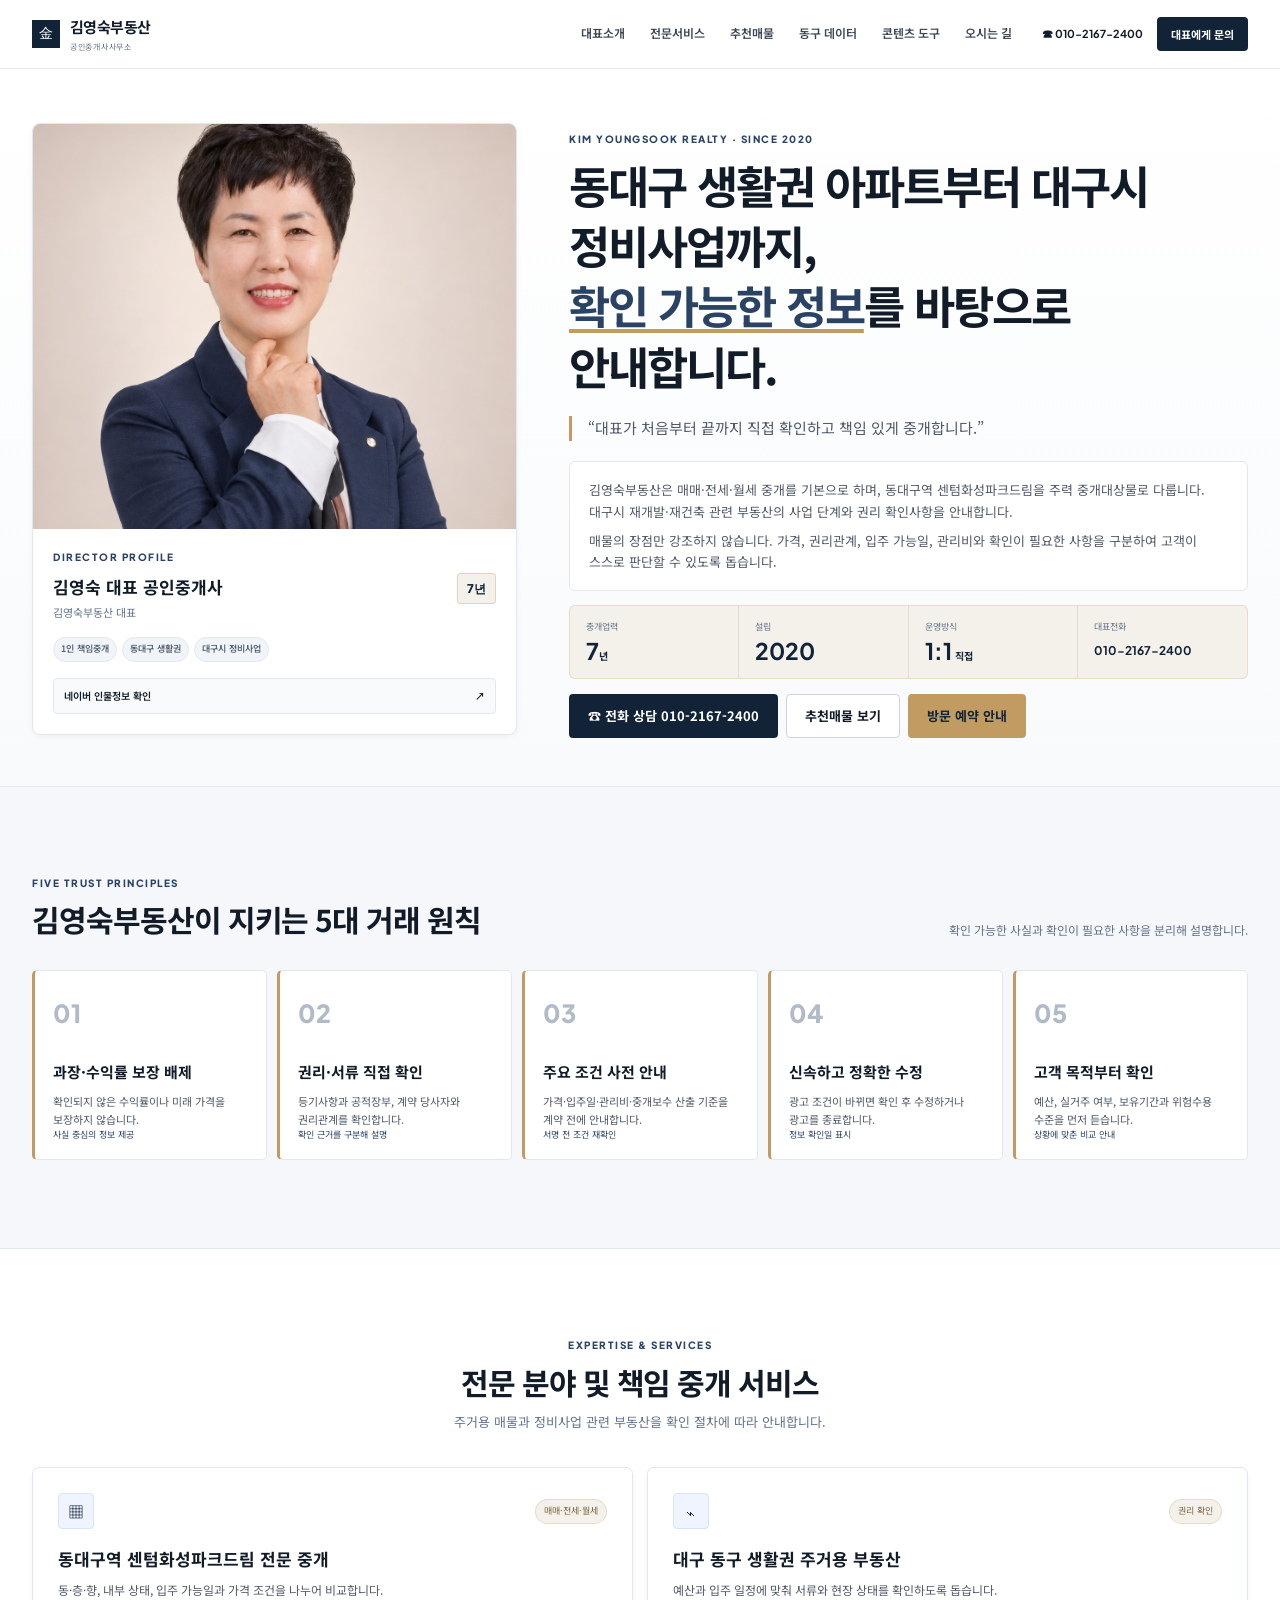
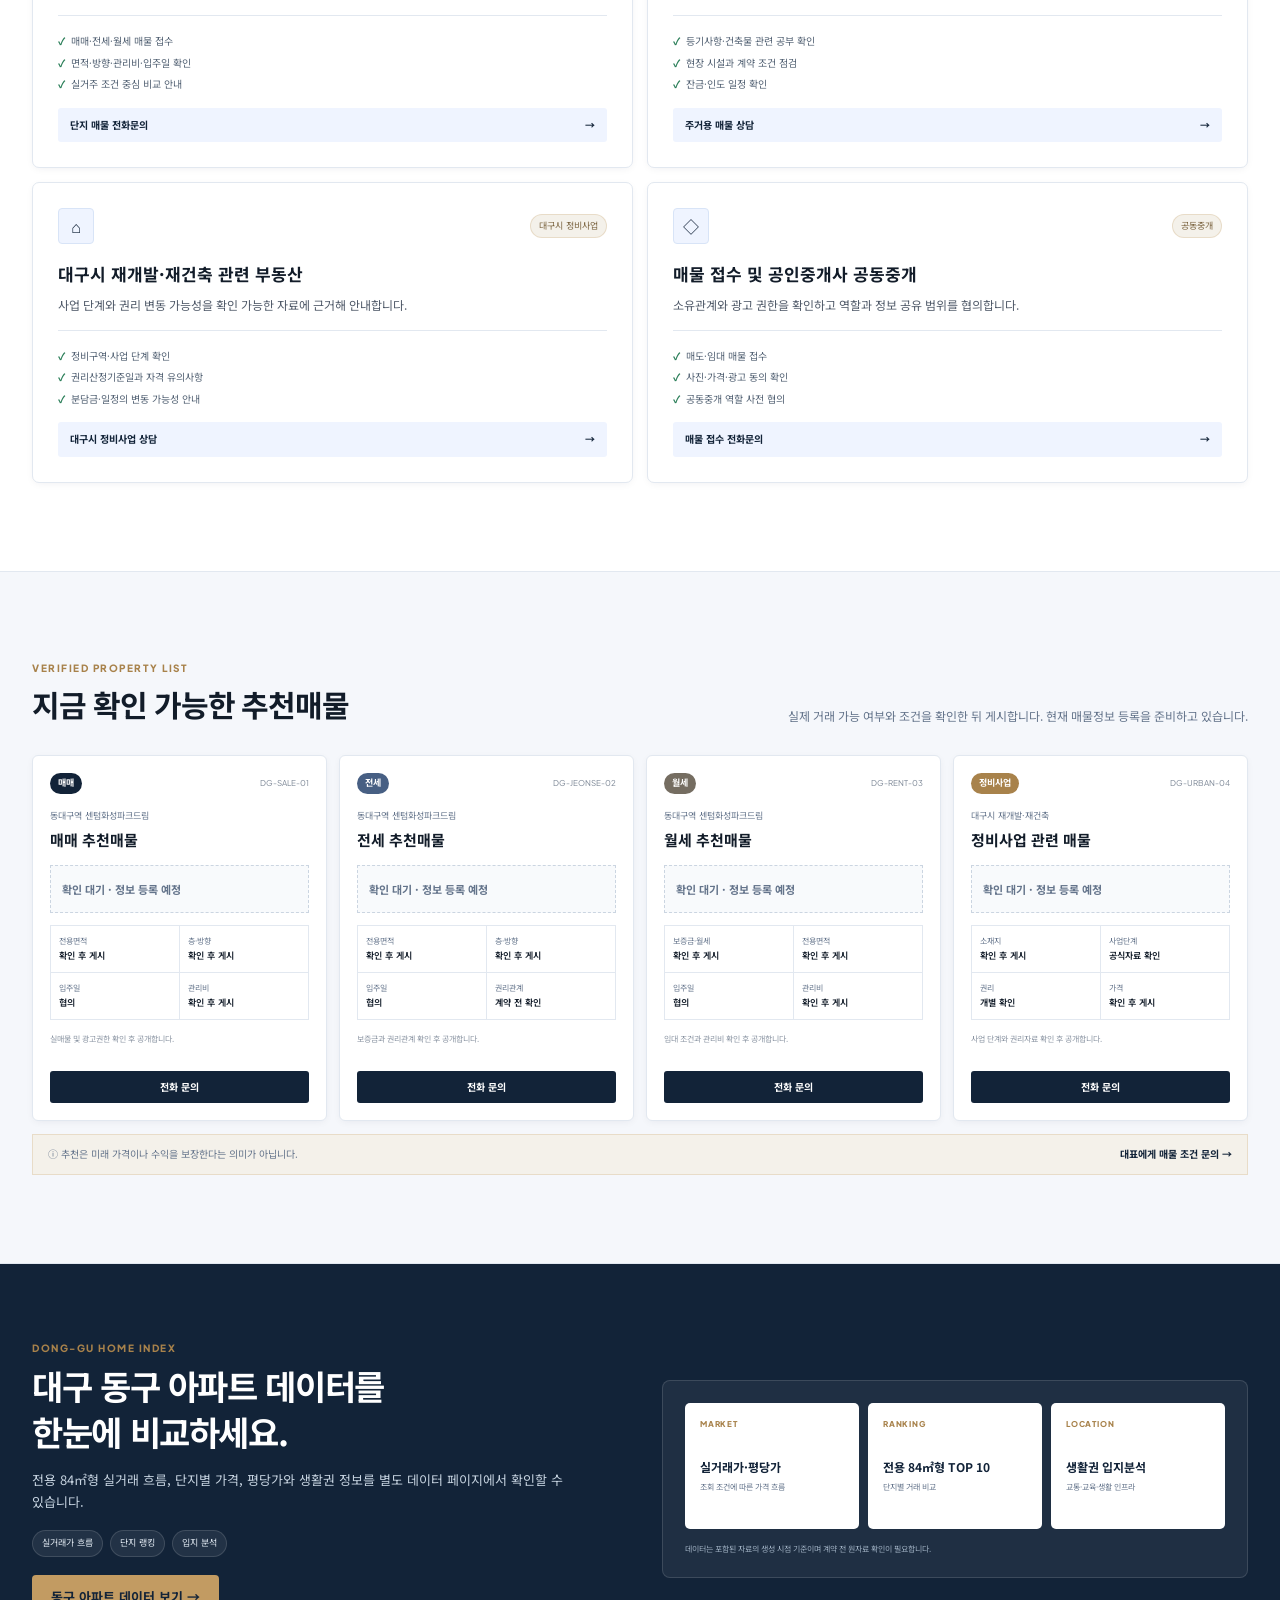
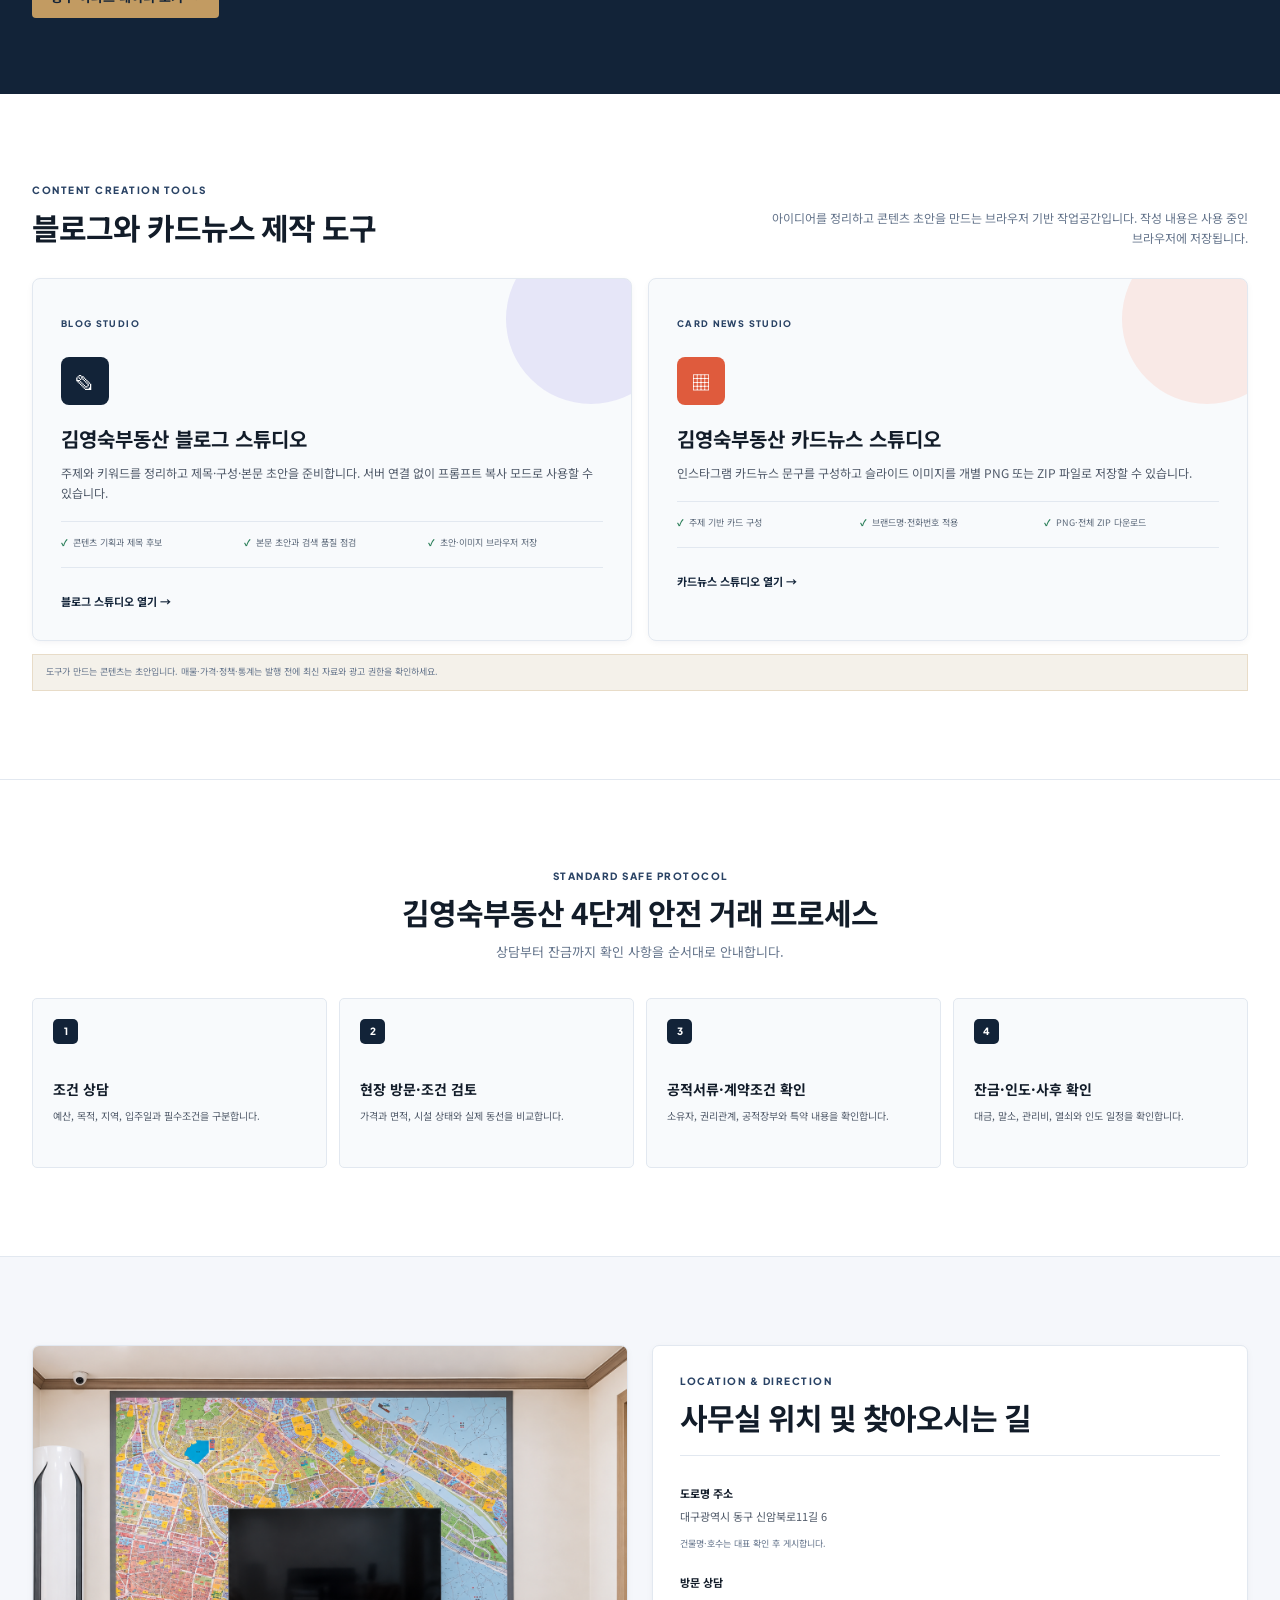
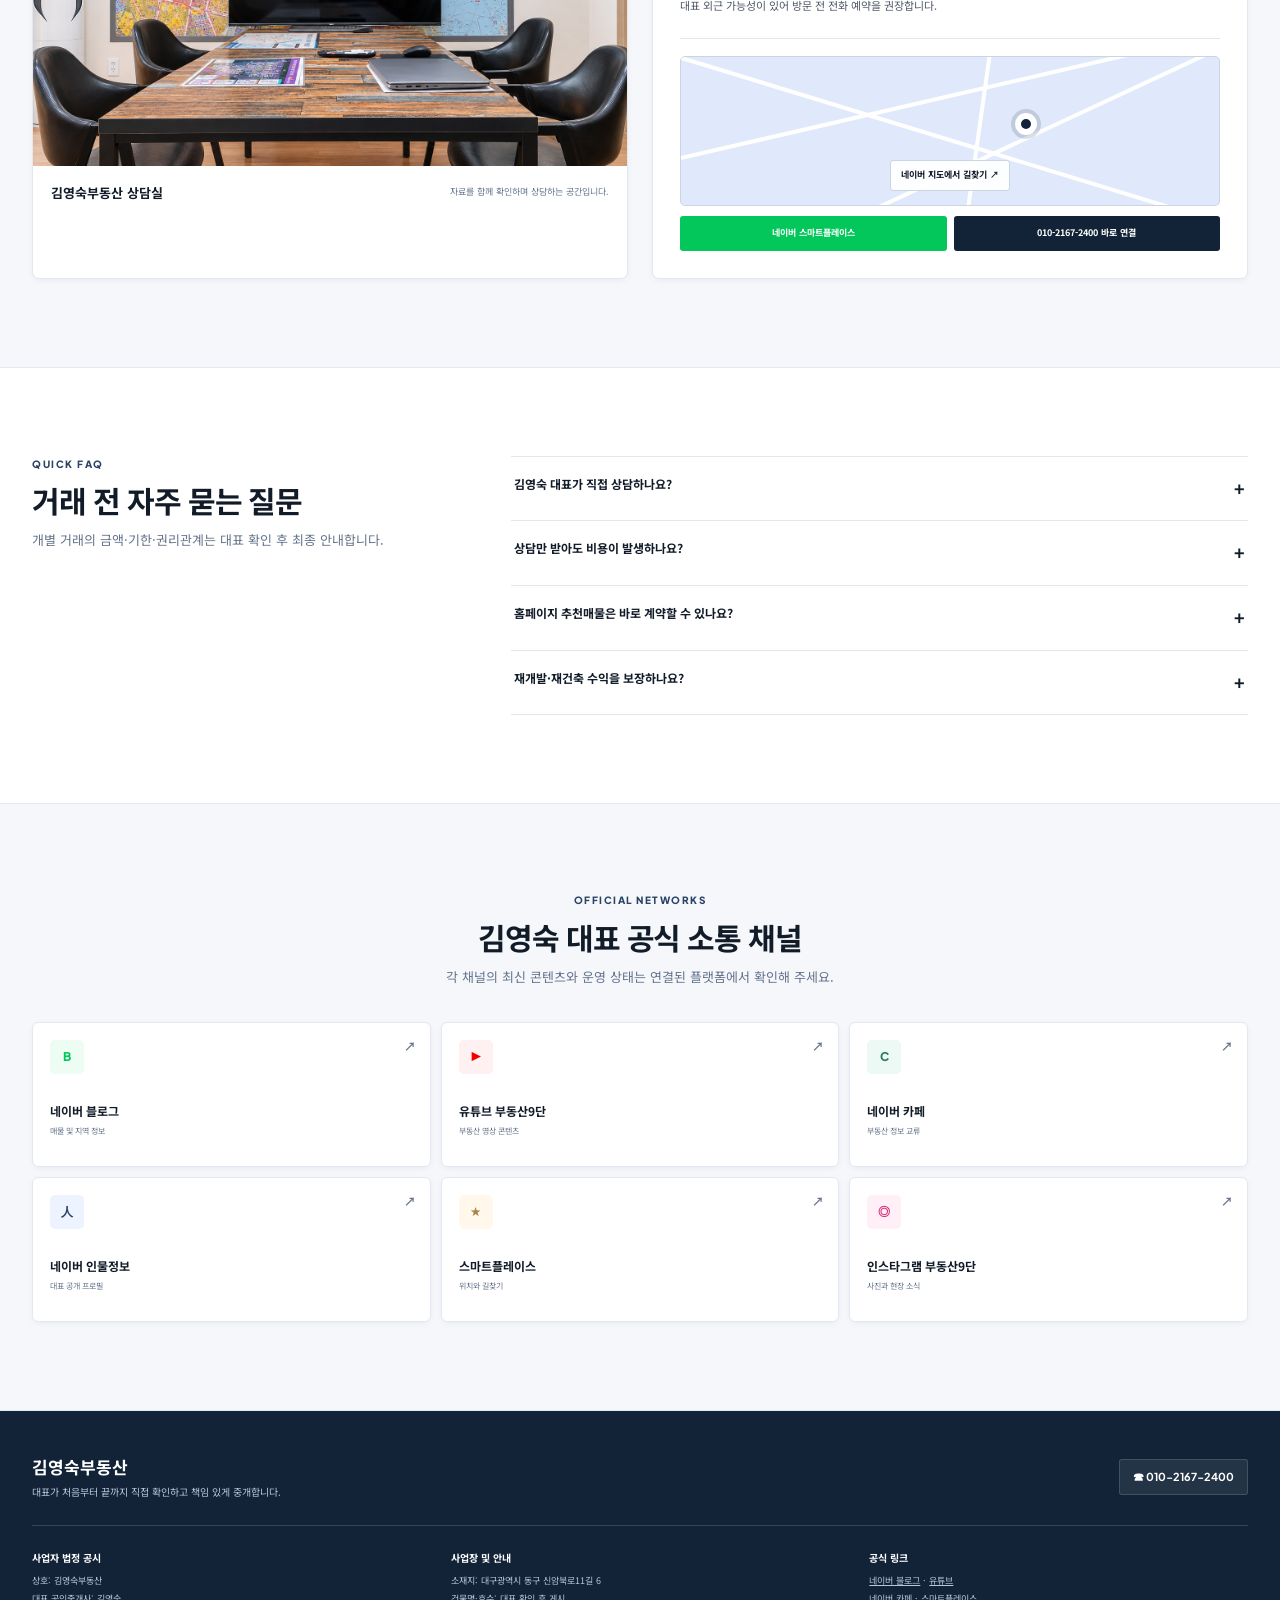
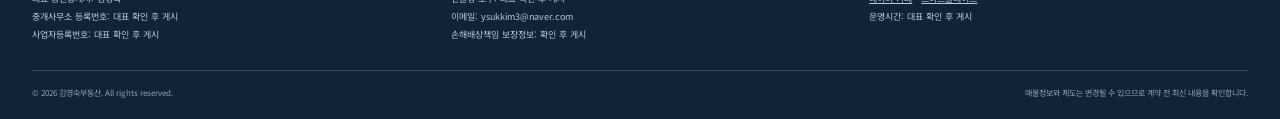
==== commit 5ab5e2ee: "Add blog and card news studios" ====
--- a/index.html
+++ b/index.html
@@ -22,7 +22,7 @@
     <div class="header-inner">
       <a class="brand" href="#top" aria-label="김영숙부동산 홈"><span class="brand-symbol">金</span><span class="brand-name"><strong>김영숙부동산</strong><small>공인중개사사무소</small></span></a>
       <button class="menu-toggle" type="button" aria-expanded="false" aria-controls="navigation"><i></i><i></i><i></i><span class="visually-hidden">메뉴 열기</span></button>
-      <nav id="navigation" class="nav" aria-label="주요 메뉴"><a href="#representative">대표소개</a><a href="#principles">신뢰원칙</a><a href="#services">전문서비스</a><a href="#listings">추천매물</a><a href="donggu-data/">동구 아파트 데이터</a><a href="#location">오시는 길</a></nav>
+      <nav id="navigation" class="nav" aria-label="주요 메뉴"><a href="#representative">대표소개</a><a href="#services">전문서비스</a><a href="#listings">추천매물</a><a href="donggu-data/">동구 데이터</a><a href="#tools">콘텐츠 도구</a><a href="#location">오시는 길</a></nav>
       <div class="header-actions"><a class="header-phone" href="tel:01021672400"><span aria-hidden="true">☎</span> 010-2167-2400</a><a class="button button-dark button-small" href="tel:01021672400">대표에게 문의</a></div>
     </div>
   </header>
@@ -91,6 +91,30 @@
         </div>
       </div>
     </section>
+    <section class="section content-tools" id="tools">
+      <div class="container">
+        <div class="section-head reveal"><div><p class="eyebrow">CONTENT CREATION TOOLS</p><h2>블로그와 카드뉴스 제작 도구</h2></div><p>아이디어를 정리하고 콘텐츠 초안을 만드는 브라우저 기반 작업공간입니다. 작성 내용은 사용 중인 브라우저에 저장됩니다.</p></div>
+        <div class="tool-grid">
+          <a class="tool-card blog-tool reveal" href="blog-studio/">
+            <span class="tool-label">BLOG STUDIO</span>
+            <div class="tool-icon">✎</div>
+            <h3>김영숙부동산 블로그 스튜디오</h3>
+            <p>주제와 키워드를 정리하고 제목·구성·본문 초안을 준비합니다. 서버 연결 없이 프롬프트 복사 모드로 사용할 수 있습니다.</p>
+            <ul><li>콘텐츠 기획과 제목 후보</li><li>본문 초안과 검색 품질 점검</li><li>초안·이미지 브라우저 저장</li></ul>
+            <strong>블로그 스튜디오 열기 →</strong>
+          </a>
+          <a class="tool-card cardnews-tool reveal" href="cardnews-studio/">
+            <span class="tool-label">CARD NEWS STUDIO</span>
+            <div class="tool-icon">▦</div>
+            <h3>김영숙부동산 카드뉴스 스튜디오</h3>
+            <p>인스타그램 카드뉴스 문구를 구성하고 슬라이드 이미지를 개별 PNG 또는 ZIP 파일로 저장할 수 있습니다.</p>
+            <ul><li>주제 기반 카드 구성</li><li>브랜드명·전화번호 적용</li><li>PNG·전체 ZIP 다운로드</li></ul>
+            <strong>카드뉴스 스튜디오 열기 →</strong>
+          </a>
+        </div>
+        <p class="tool-note">도구가 만드는 콘텐츠는 초안입니다. 매물·가격·정책·통계는 발행 전에 최신 자료와 광고 권한을 확인하세요.</p>
+      </div>
+    </section>
     <section class="section process" id="process">
       <div class="container"><div class="section-title center reveal"><p class="eyebrow">STANDARD SAFE PROTOCOL</p><h2>김영숙부동산 4단계 안전 거래 프로세스</h2><p>상담부터 잔금까지 확인 사항을 순서대로 안내합니다.</p></div>
         <ol class="process-grid"><li class="reveal"><span>1</span><h3>조건 상담</h3><p>예산, 목적, 지역, 입주일과 필수조건을 구분합니다.</p></li><li class="reveal"><span>2</span><h3>현장 방문·조건 검토</h3><p>가격과 면적, 시설 상태와 실제 동선을 비교합니다.</p></li><li class="reveal"><span>3</span><h3>공적서류·계약조건 확인</h3><p>소유자, 권리관계, 공적장부와 특약 내용을 확인합니다.</p></li><li class="reveal"><span>4</span><h3>잔금·인도·사후 확인</h3><p>대금, 말소, 관리비, 열쇠와 인도 일정을 확인합니다.</p></li></ol>
--- a/assets/styles.css
+++ b/assets/styles.css
@@ -6,7 +6,7 @@
 .principles{background:#f5f7fb}.principle-grid{display:grid;grid-template-columns:repeat(5,1fr);gap:10px}.principle-card{position:relative;min-height:190px;padding:22px 18px;background:#fff;border:1px solid var(--line);border-left:3px solid var(--gold);border-radius:5px}.principle-card>span{color:#b1bbc8;font-family:"Plus Jakarta Sans";font-size:25px;font-weight:800}.principle-card h3{margin:25px 0 8px;font-size:15px}.principle-card p{margin:0;color:var(--text);font-size:11px}.principle-card small{position:absolute;left:18px;bottom:16px;color:var(--navy2);font-size:9px}
 .services{background:#fff}.service-grid{display:grid;grid-template-columns:1fr 1fr;gap:14px}.service-card{padding:25px;background:#fff;border:1px solid var(--line);border-radius:7px;box-shadow:var(--shadow);transition:.2s}.service-card:hover{border-color:var(--navy2);box-shadow:var(--shadow2);transform:translateY(-2px)}.service-top{display:flex;align-items:center;justify-content:space-between}.icon-box{width:36px;height:36px;display:grid;place-items:center;color:var(--navy);background:#eff4ff;border:1px solid #d8e4f7;border-radius:4px}.service-top em{padding:4px 8px;color:#7a633f;background:var(--warm);border:1px solid rgba(194,155,98,.25);border-radius:999px;font-size:9px;font-style:normal}.service-card h3{margin:16px 0 7px;font-size:17px}.service-card>p{margin:0;color:var(--text);font-size:12px}.service-card ul{padding:12px 0 10px;margin:15px 0 0;border-top:1px solid var(--line);list-style:none}.service-card li{margin:5px 0;color:#526173;font-size:10px}.service-card li::before{content:"✓";margin-right:6px;color:var(--green);font-weight:800}.service-card>a{padding:9px 12px;display:flex;justify-content:space-between;background:#eff4ff;color:var(--navy);border-radius:3px;font-size:10px;font-weight:700}
 .listings{background:#f5f7fb}.listing-grid{display:grid;grid-template-columns:repeat(4,1fr);gap:12px}.listing-card{padding:17px;background:#fff;border:1px solid var(--line);border-radius:6px;box-shadow:var(--shadow);transition:.2s}.listing-card:hover{border-color:var(--gold);box-shadow:var(--shadow2);transform:translateY(-3px)}.listing-head{display:flex;align-items:center;justify-content:space-between}.badge{padding:3px 8px;color:#fff;border-radius:999px;font-size:9px;font-weight:700}.badge.navy{background:var(--navy)}.badge.slate{background:#475f83}.badge.stone{background:#756d61}.badge.gold-badge{background:var(--gold2)}.listing-head code{color:#7a8594;font-family:"Plus Jakarta Sans";font-size:8px}.listing-location{margin:15px 0 4px;color:var(--muted);font-size:9px}.listing-card h3{margin:0 0 12px;font-size:15px}.pending{min-height:48px;padding:11px;display:flex;align-items:center;color:var(--muted);background:#f8fafc;border:1px dashed var(--line2);font-size:11px}.listing-card dl{margin:12px 0;display:grid;grid-template-columns:1fr 1fr;border-top:1px solid var(--line);border-left:1px solid var(--line)}.listing-card dl div{padding:8px;border-right:1px solid var(--line);border-bottom:1px solid var(--line)}.listing-card dt{color:var(--muted);font-size:8px}.listing-card dd{margin:2px 0 0;font-size:9px;font-weight:600}.listing-card>small{display:block;min-height:28px;color:#8a94a2;font-size:8px}.listing-card>a{margin-top:11px;padding:8px;display:block;color:#fff;background:var(--navy);border-radius:3px;text-align:center;font-size:10px;font-weight:700}.notice-bar{margin-top:13px;padding:11px 15px;display:flex;justify-content:space-between;color:#64748b;background:var(--warm);border:1px solid rgba(194,155,98,.25);font-size:10px}.notice-bar a{color:var(--navy);font-weight:700}
-.data-feature{padding:76px 0;color:#fff;background:var(--navy)}.data-feature-grid{display:grid;grid-template-columns:1fr 1fr;gap:44px;align-items:center}.data-feature-copy h2{margin:0;font-size:34px;line-height:1.35;letter-spacing:-.04em}.data-feature-copy>p:not(.eyebrow){max-width:570px;margin:14px 0;color:#c6d3e0;font-size:13px}.data-feature-tags{display:flex;flex-wrap:wrap;gap:7px;margin:18px 0}.data-feature-tags span{padding:5px 9px;color:#e5edf5;background:rgba(255,255,255,.07);border:1px solid rgba(255,255,255,.13);border-radius:999px;font-size:9px}.data-feature-panel{padding:22px;display:grid;grid-template-columns:repeat(3,1fr);gap:9px;background:rgba(255,255,255,.06);border:1px solid rgba(255,255,255,.13);border-radius:8px}.data-feature-panel>div{min-height:126px;padding:15px;background:#fff;color:var(--navy);border-radius:5px}.data-feature-panel small,.data-feature-panel strong,.data-feature-panel span{display:block}.data-feature-panel small{color:var(--gold2);font-family:"Plus Jakarta Sans";font-size:8px;font-weight:800;letter-spacing:.1em}.data-feature-panel strong{margin-top:26px;font-size:12px}.data-feature-panel span{margin-top:3px;color:var(--muted);font-size:8px}.data-feature-panel>p{grid-column:1/-1;margin:4px 0 0;color:#9fb0c2;font-size:8px}.process{background:#fff}.process-grid{padding:0;margin:0;display:grid;grid-template-columns:repeat(4,1fr);gap:12px;list-style:none}.process-grid li{min-height:170px;padding:20px;background:#f8fafc;border:1px solid var(--line);border-radius:5px}.process-grid span{width:25px;height:25px;display:grid;place-items:center;color:#fff;background:var(--navy);border-radius:5px;font-family:"Plus Jakarta Sans";font-size:10px;font-weight:800}.process-grid h3{margin:34px 0 7px;font-size:14px}.process-grid p{margin:0;color:var(--text);font-size:10px}
+.data-feature{padding:76px 0;color:#fff;background:var(--navy)}.data-feature-grid{display:grid;grid-template-columns:1fr 1fr;gap:44px;align-items:center}.data-feature-copy h2{margin:0;font-size:34px;line-height:1.35;letter-spacing:-.04em}.data-feature-copy>p:not(.eyebrow){max-width:570px;margin:14px 0;color:#c6d3e0;font-size:13px}.data-feature-tags{display:flex;flex-wrap:wrap;gap:7px;margin:18px 0}.data-feature-tags span{padding:5px 9px;color:#e5edf5;background:rgba(255,255,255,.07);border:1px solid rgba(255,255,255,.13);border-radius:999px;font-size:9px}.data-feature-panel{padding:22px;display:grid;grid-template-columns:repeat(3,1fr);gap:9px;background:rgba(255,255,255,.06);border:1px solid rgba(255,255,255,.13);border-radius:8px}.data-feature-panel>div{min-height:126px;padding:15px;background:#fff;color:var(--navy);border-radius:5px}.data-feature-panel small,.data-feature-panel strong,.data-feature-panel span{display:block}.data-feature-panel small{color:var(--gold2);font-family:"Plus Jakarta Sans";font-size:8px;font-weight:800;letter-spacing:.1em}.data-feature-panel strong{margin-top:26px;font-size:12px}.data-feature-panel span{margin-top:3px;color:var(--muted);font-size:8px}.data-feature-panel>p{grid-column:1/-1;margin:4px 0 0;color:#9fb0c2;font-size:8px}.content-tools{background:#fff}.tool-grid{display:grid;grid-template-columns:1fr 1fr;gap:16px}.tool-card{position:relative;min-height:330px;padding:28px;overflow:hidden;background:#f8fafc;border:1px solid var(--line);border-radius:8px;box-shadow:var(--shadow);transition:.2s}.tool-card:hover{border-color:var(--gold);box-shadow:var(--shadow2);transform:translateY(-3px)}.tool-card::after{content:"";position:absolute;right:-45px;top:-45px;width:170px;height:170px;border-radius:50%;opacity:.12}.blog-tool::after{background:#6657d9}.cardnews-tool::after{background:#ff6b48}.tool-label{color:var(--navy2);font-family:"Plus Jakarta Sans";font-size:9px;font-weight:800;letter-spacing:.15em}.tool-icon{width:48px;height:48px;margin:24px 0 17px;display:grid;place-items:center;color:#fff;background:var(--navy);border-radius:8px;font-size:20px}.cardnews-tool .tool-icon{background:#df5b3d}.tool-card h3{margin:0;font-size:20px}.tool-card>p{max-width:560px;margin:8px 0;color:var(--text);font-size:12px}.tool-card ul{padding:14px 0 16px;margin:18px 0;border-top:1px solid var(--line);border-bottom:1px solid var(--line);display:grid;grid-template-columns:repeat(3,1fr);gap:8px;list-style:none}.tool-card li{color:#5b6879;font-size:9px}.tool-card li::before{content:"✓";margin-right:5px;color:var(--green);font-weight:800}.tool-card strong{color:var(--navy);font-size:11px}.tool-note{margin:13px 0 0;padding:10px 13px;color:var(--muted);background:var(--warm);border:1px solid rgba(194,155,98,.25);font-size:9px}.process{background:#fff}.process-grid{padding:0;margin:0;display:grid;grid-template-columns:repeat(4,1fr);gap:12px;list-style:none}.process-grid li{min-height:170px;padding:20px;background:#f8fafc;border:1px solid var(--line);border-radius:5px}.process-grid span{width:25px;height:25px;display:grid;place-items:center;color:#fff;background:var(--navy);border-radius:5px;font-family:"Plus Jakarta Sans";font-size:10px;font-weight:800}.process-grid h3{margin:34px 0 7px;font-size:14px}.process-grid p{margin:0;color:var(--text);font-size:10px}
 .location{background:#f5f7fb}.location-grid{display:grid;grid-template-columns:1fr 1fr;gap:24px}.office-card,.location-card{margin:0;background:#fff;border:1px solid var(--line);border-radius:7px;box-shadow:var(--shadow)}.office-card{overflow:hidden}.office-card img{width:100%;height:420px;object-fit:cover}.office-card figcaption{padding:16px 18px;display:flex;justify-content:space-between;align-items:center}.office-card figcaption span{font-size:13px;font-weight:700}.office-card figcaption small{color:var(--muted);font-size:9px}.location-card{padding:27px}.address-list{margin:17px 0;padding:15px 0;border-top:1px solid var(--line);border-bottom:1px solid var(--line)}.address-list>div{padding:7px 0}.address-list b{font-size:11px}.address-list p{margin:2px 0;color:var(--text);font-size:11px}.address-list small{color:var(--muted);font-size:9px}.map-box{position:relative;height:150px;overflow:hidden;background:#dfe9fb;border:1px solid var(--line2);border-radius:5px}.roads i{position:absolute;left:-10%;width:120%;height:4px;background:#fff;transform:rotate(-13deg)}.roads i:nth-child(1){top:25%}.roads i:nth-child(2){top:55%;transform:rotate(17deg)}.roads i:nth-child(3){top:78%;transform:rotate(-25deg)}.roads i:nth-child(4){left:55%;top:-10%;width:4px;height:120%;transform:rotate(8deg)}.pin{position:absolute;left:62%;top:38%;width:22px;height:22px;background:var(--navy);border:6px solid #fff;border-radius:50%;box-shadow:0 0 0 4px rgba(18,35,56,.15)}.map-box>a{position:absolute;left:50%;bottom:14px;transform:translateX(-50%);white-space:nowrap;padding:7px 10px;background:rgba(255,255,255,.95);border:1px solid var(--line2);border-radius:3px;font-size:9px;font-weight:700}.location-actions{display:grid;grid-template-columns:1fr 1fr;gap:7px;margin-top:10px}.location-actions a{padding:10px 7px;border-radius:3px;color:#fff;text-align:center;font-size:9px;font-weight:700}.location-actions .naver{background:#03c75a}.location-actions .call{background:var(--navy)}
 .faq{background:#fff}.faq-grid{display:grid;grid-template-columns:.72fr 1.28fr;gap:65px}.faq-list{border-top:1px solid var(--line)}.faq details{border-bottom:1px solid var(--line)}.faq summary{padding:17px 3px;display:flex;justify-content:space-between;font-size:12px;font-weight:700;cursor:pointer;list-style:none}.faq summary::-webkit-details-marker{display:none}.faq summary span{font-size:18px}.faq details[open] summary span{transform:rotate(45deg)}.faq details p{margin:-4px 0 0;padding:0 3px 17px;color:var(--text);font-size:10px}
 .channels{background:#f5f7fb}.channel-grid{display:grid;grid-template-columns:repeat(5,1fr);gap:10px}.channel-grid a{position:relative;min-height:145px;padding:17px;background:#fff;border:1px solid var(--line);border-radius:6px;box-shadow:var(--shadow);transition:.2s}.channel-grid a:hover{border-color:var(--navy2);transform:translateY(-2px)}.channel-icon{width:34px;height:34px;display:grid;place-items:center;border-radius:5px;font-family:"Plus Jakarta Sans";font-size:12px;font-weight:800}.channel-icon.green{color:#03c75a;background:#edfdf4}.channel-icon.red{color:#f00000;background:#fff1f1}.channel-icon.mint{color:var(--green);background:#edf9f4}.channel-icon.blue{color:var(--navy2);background:#eef4ff}.channel-icon.amber{color:var(--gold2);background:#fff8eb}.channel-grid strong,.channel-grid small{display:block}.channel-grid strong{margin-top:27px;font-size:12px}.channel-grid small{margin-top:3px;color:var(--muted);font-size:8px}.channel-grid b{position:absolute;right:14px;top:13px;color:var(--muted);font-size:12px}
@@ -16,5 +16,5 @@
 .channel-icon.instagram{color:#d62976;background:#fff0f7}
 @media(prefers-reduced-motion:reduce){html{scroll-behavior:auto}.reveal{opacity:1;transform:none}*,*::before,*::after{transition-duration:.01ms!important}}
 @media(max-width:1024px){.header-inner,.container{width:min(100% - 40px,1240px)}.nav{display:none;position:fixed;left:0;right:0;top:68px;padding:14px 20px;flex-direction:column;align-items:stretch;gap:0;background:#fff;border-bottom:1px solid var(--line)}.nav.open{display:flex}.nav a{padding:11px 0}.menu-toggle{display:block}.header-actions{margin-left:auto}.header-phone{display:none}.hero-grid{gap:28px}.hero-content h1{font-size:34px}.metric-row{grid-template-columns:1fr 1fr}.metric-row>div:nth-child(2){border-right:0}.metric-row>div:nth-child(-n+2){border-bottom:1px solid rgba(194,155,98,.24)}.principle-grid{grid-template-columns:repeat(3,1fr)}.listing-grid{grid-template-columns:1fr 1fr}.channel-grid{grid-template-columns:repeat(3,1fr)}}
-@media(max-width:767px){body{padding-bottom:68px}.header-inner,.container{width:min(100% - 32px,1240px)}.header-inner{height:62px}.nav{top:62px}.header-actions .button{display:none}.hero{padding:28px 0 34px}.hero-grid{grid-template-columns:1fr}.profile-card{max-width:420px;margin:auto}.profile-photo{height:auto;aspect-ratio:4/4.8}.hero-content h1{font-size:29px}.hero blockquote{font-size:13px}.hero-intro{font-size:12px}.metric-row strong{font-size:20px}.hero-actions{display:grid;grid-template-columns:1fr}.section{padding:58px 0}.section-head{display:block}.section-head>p{margin-top:10px;text-align:left}.section-head h2,.section-title h2,.location-card h2{font-size:23px}.principle-grid{grid-template-columns:1fr}.principle-card{min-height:150px}.principle-card h3{margin-top:14px}.service-grid,.listing-grid,.process-grid,.location-grid,.faq-grid,.data-feature-grid{grid-template-columns:1fr}.listing-card dl{grid-template-columns:1fr 1fr}.notice-bar{display:block}.notice-bar a{display:block;margin-top:5px}.data-feature{padding:58px 0}.data-feature-copy h2{font-size:27px}.data-feature-panel{grid-template-columns:1fr}.data-feature-panel>p{grid-column:auto}.office-card img{height:300px}.office-card figcaption{display:block}.office-card figcaption small{display:block;margin-top:3px}.faq-grid{gap:28px}.channel-grid{grid-template-columns:1fr 1fr}.footer-top{display:block}.footer-top>a{display:inline-block;margin-top:14px}.footer-grid{grid-template-columns:1fr;gap:20px}.footer-bottom{display:block}.footer-bottom p+p{margin-top:5px}.mobile-call{position:fixed;z-index:60;left:0;right:0;bottom:0;padding:9px 16px;display:block;color:#fff;background:rgba(18,35,56,.97);backdrop-filter:blur(10px)}.mobile-call a{display:flex;align-items:center;justify-content:space-between}.mobile-call span{color:#d8e3f0;font-size:10px}.mobile-call strong{font-family:"Plus Jakarta Sans";font-size:15px}}
+@media(max-width:767px){body{padding-bottom:68px}.header-inner,.container{width:min(100% - 32px,1240px)}.header-inner{height:62px}.nav{top:62px}.header-actions .button{display:none}.hero{padding:28px 0 34px}.hero-grid{grid-template-columns:1fr}.profile-card{max-width:420px;margin:auto}.profile-photo{height:auto;aspect-ratio:4/4.8}.hero-content h1{font-size:29px}.hero blockquote{font-size:13px}.hero-intro{font-size:12px}.metric-row strong{font-size:20px}.hero-actions{display:grid;grid-template-columns:1fr}.section{padding:58px 0}.section-head{display:block}.section-head>p{margin-top:10px;text-align:left}.section-head h2,.section-title h2,.location-card h2{font-size:23px}.principle-grid{grid-template-columns:1fr}.principle-card{min-height:150px}.principle-card h3{margin-top:14px}.service-grid,.listing-grid,.process-grid,.location-grid,.faq-grid,.data-feature-grid,.tool-grid{grid-template-columns:1fr}.listing-card dl{grid-template-columns:1fr 1fr}.notice-bar{display:block}.notice-bar a{display:block;margin-top:5px}.data-feature{padding:58px 0}.data-feature-copy h2{font-size:27px}.data-feature-panel{grid-template-columns:1fr}.data-feature-panel>p{grid-column:auto}.tool-card{min-height:0;padding:22px}.tool-card ul{grid-template-columns:1fr}.office-card img{height:300px}.office-card figcaption{display:block}.office-card figcaption small{display:block;margin-top:3px}.faq-grid{gap:28px}.channel-grid{grid-template-columns:1fr 1fr}.footer-top{display:block}.footer-top>a{display:inline-block;margin-top:14px}.footer-grid{grid-template-columns:1fr;gap:20px}.footer-bottom{display:block}.footer-bottom p+p{margin-top:5px}.mobile-call{position:fixed;z-index:60;left:0;right:0;bottom:0;padding:9px 16px;display:block;color:#fff;background:rgba(18,35,56,.97);backdrop-filter:blur(10px)}.mobile-call a{display:flex;align-items:center;justify-content:space-between}.mobile-call span{color:#d8e3f0;font-size:10px}.mobile-call strong{font-family:"Plus Jakarta Sans";font-size:15px}}
 @media(max-width:440px){.channel-grid{grid-template-columns:1fr}.metric-row .metric-phone{font-size:10px}.profile-info{padding:16px}.location-card{padding:20px}}
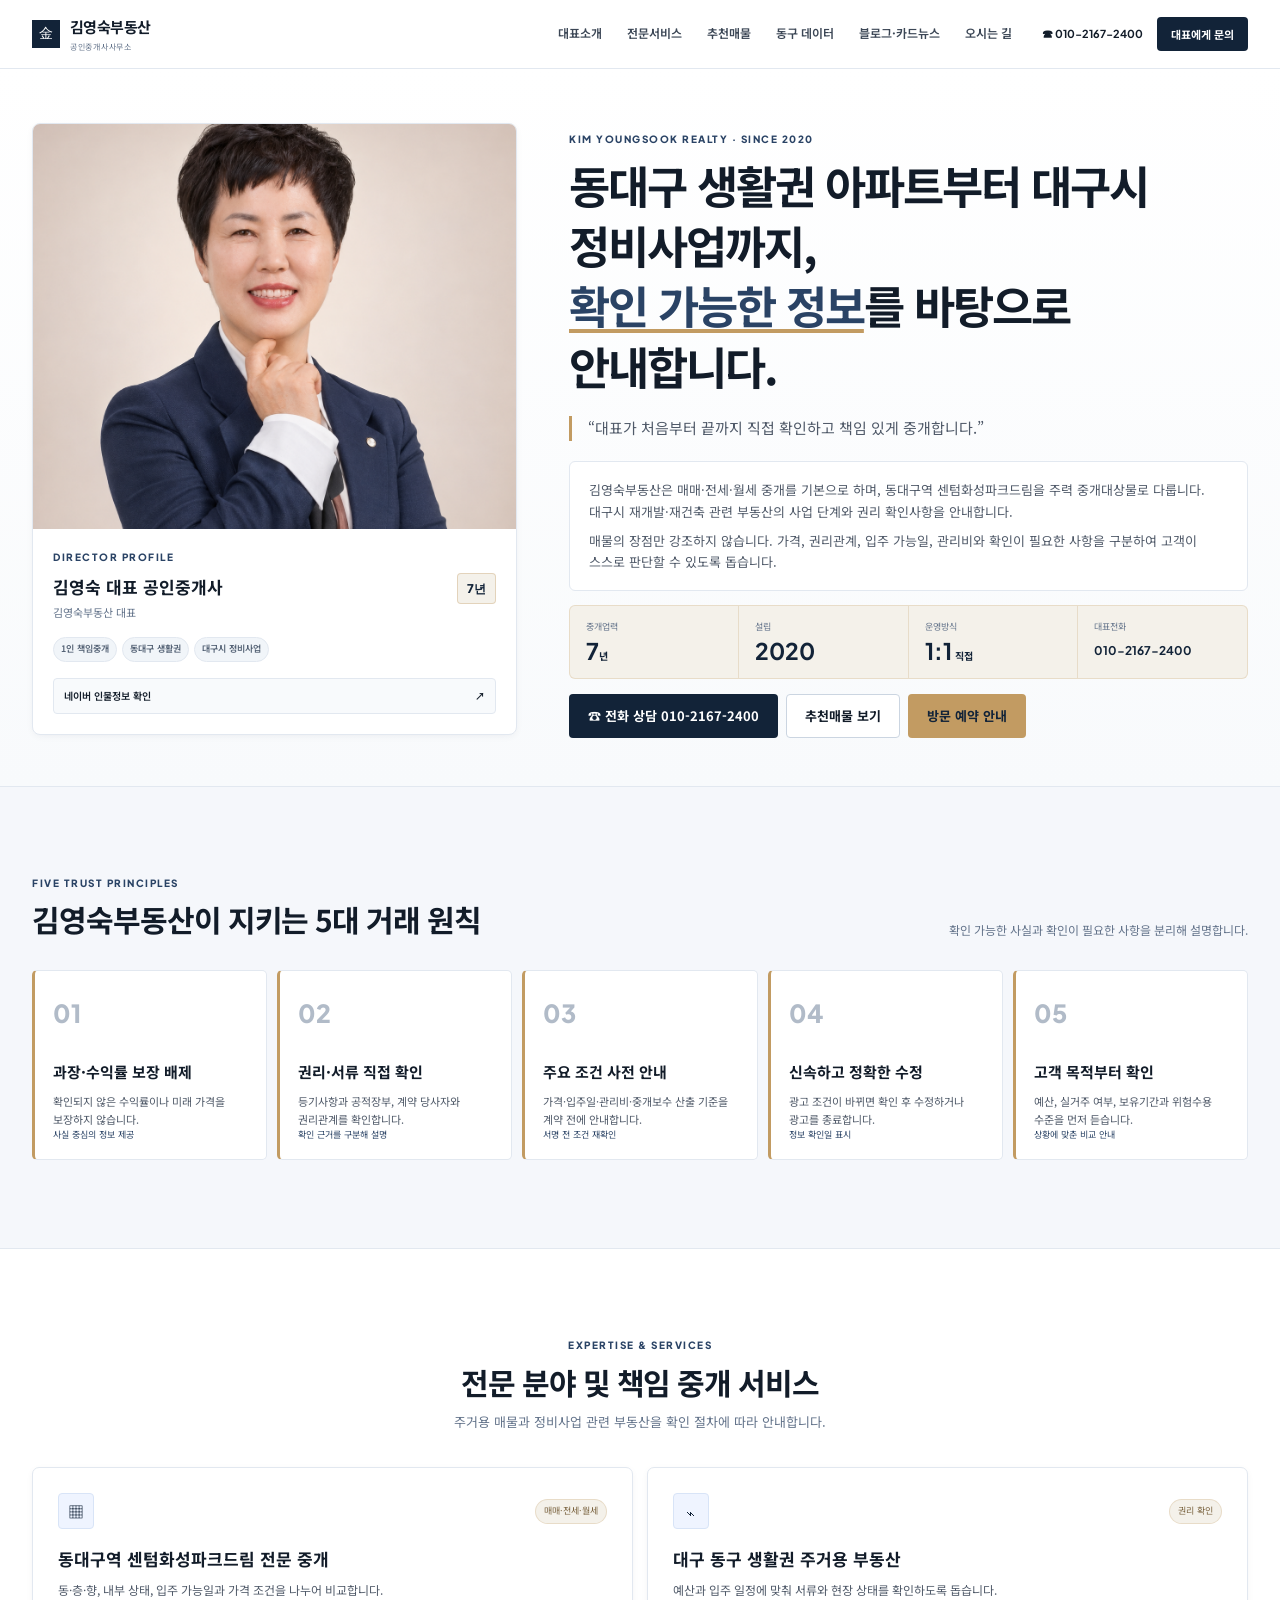
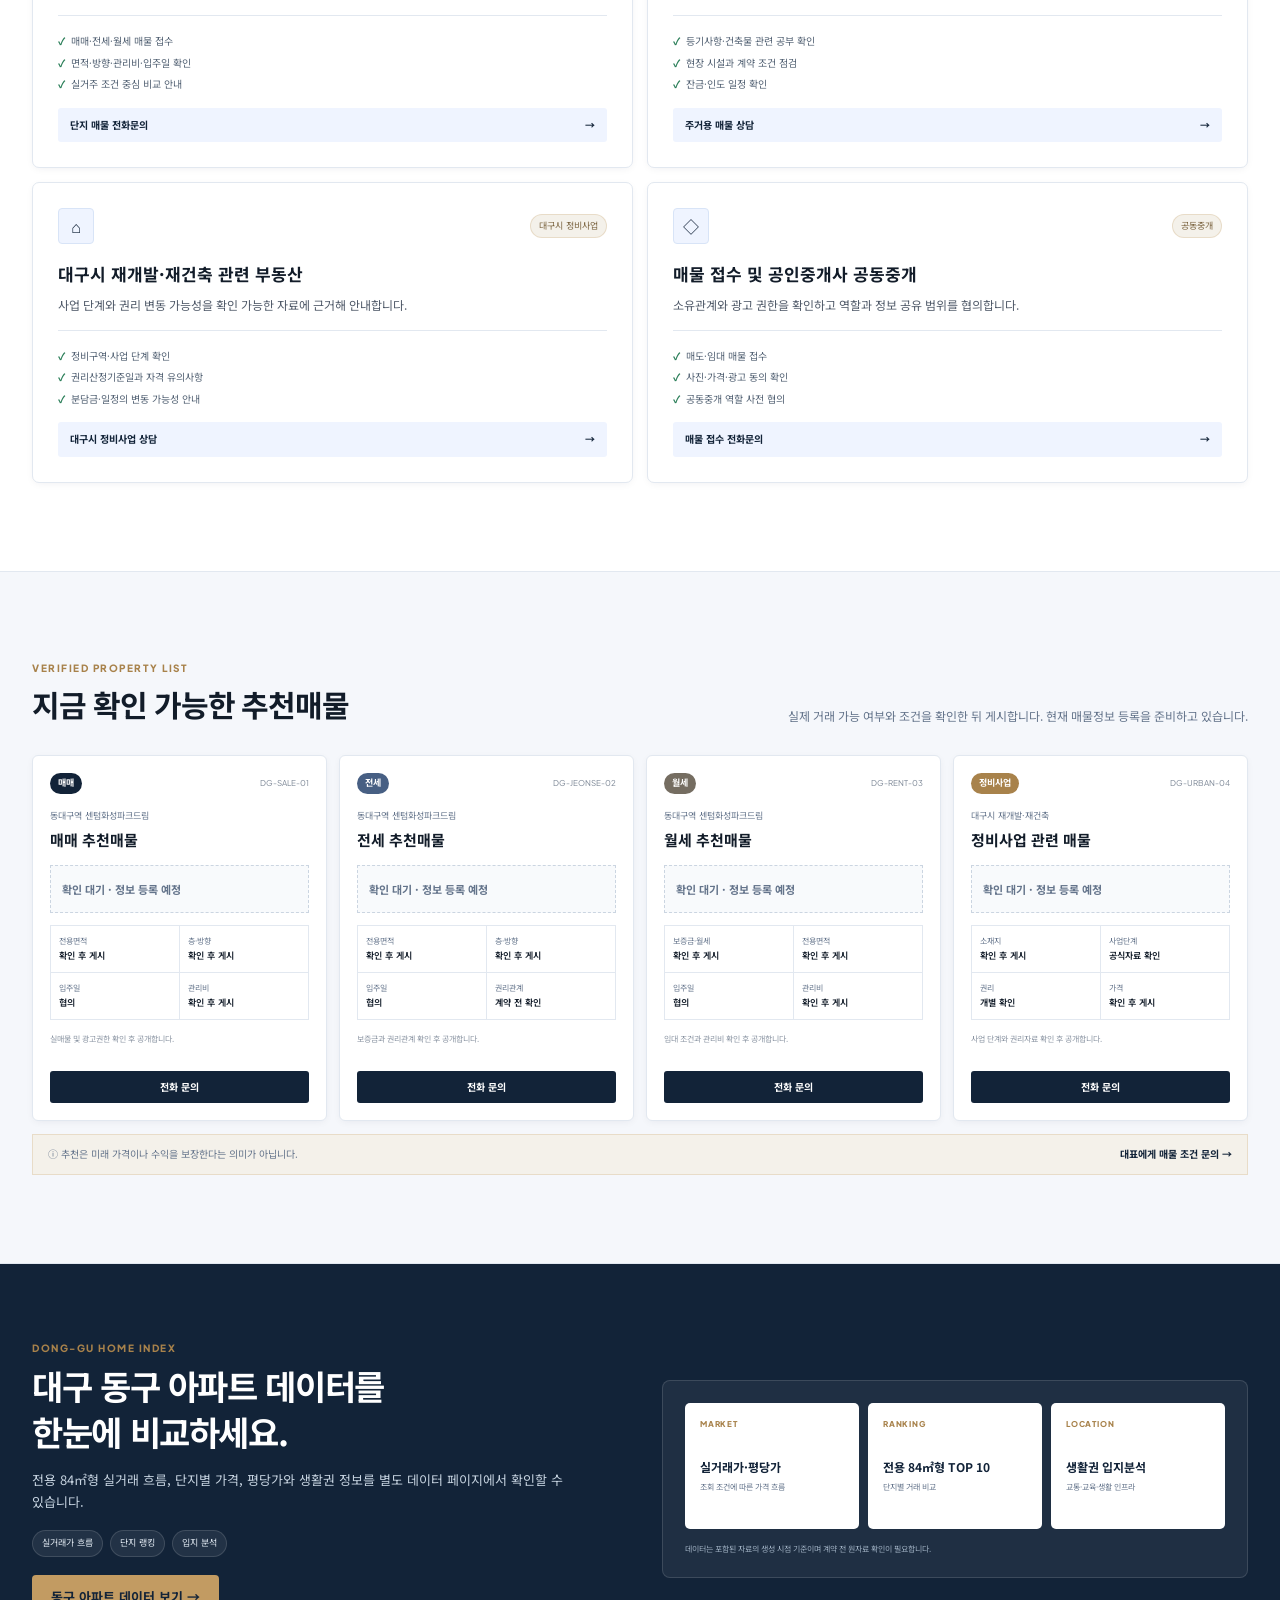
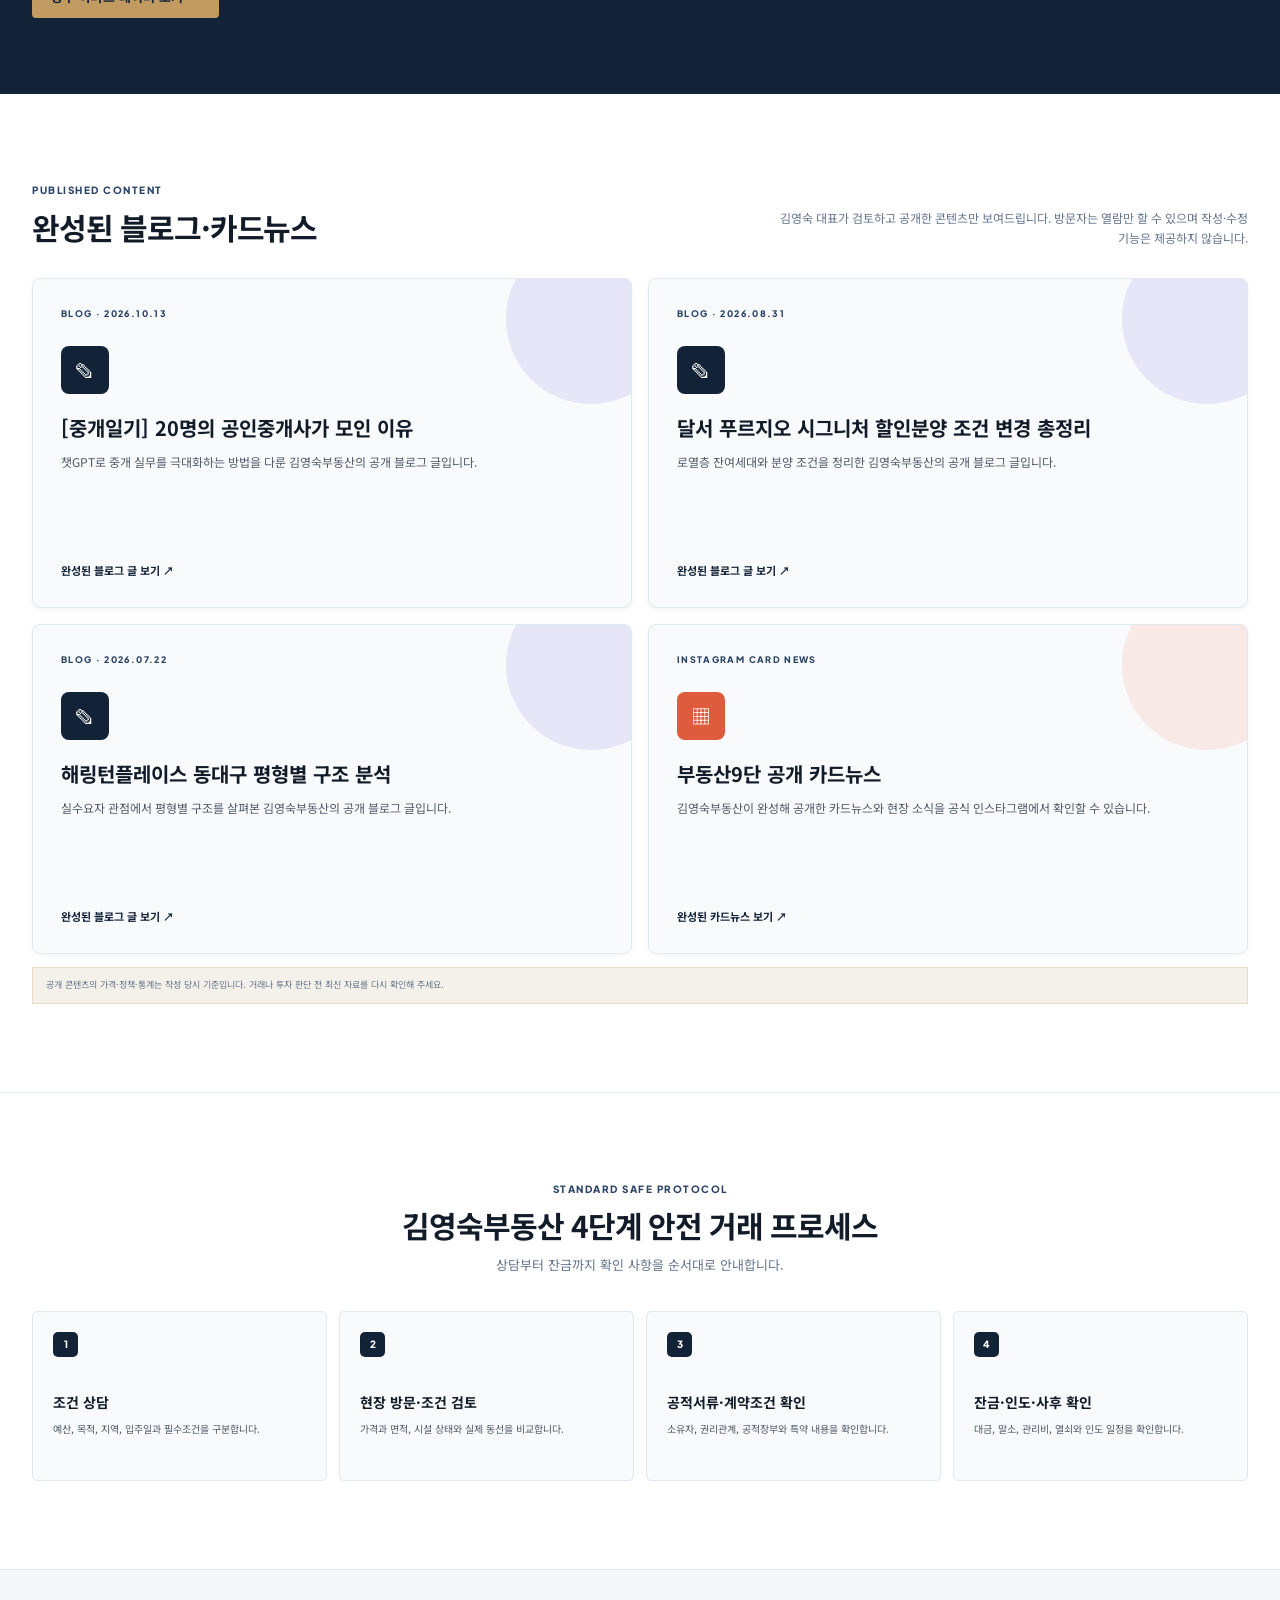
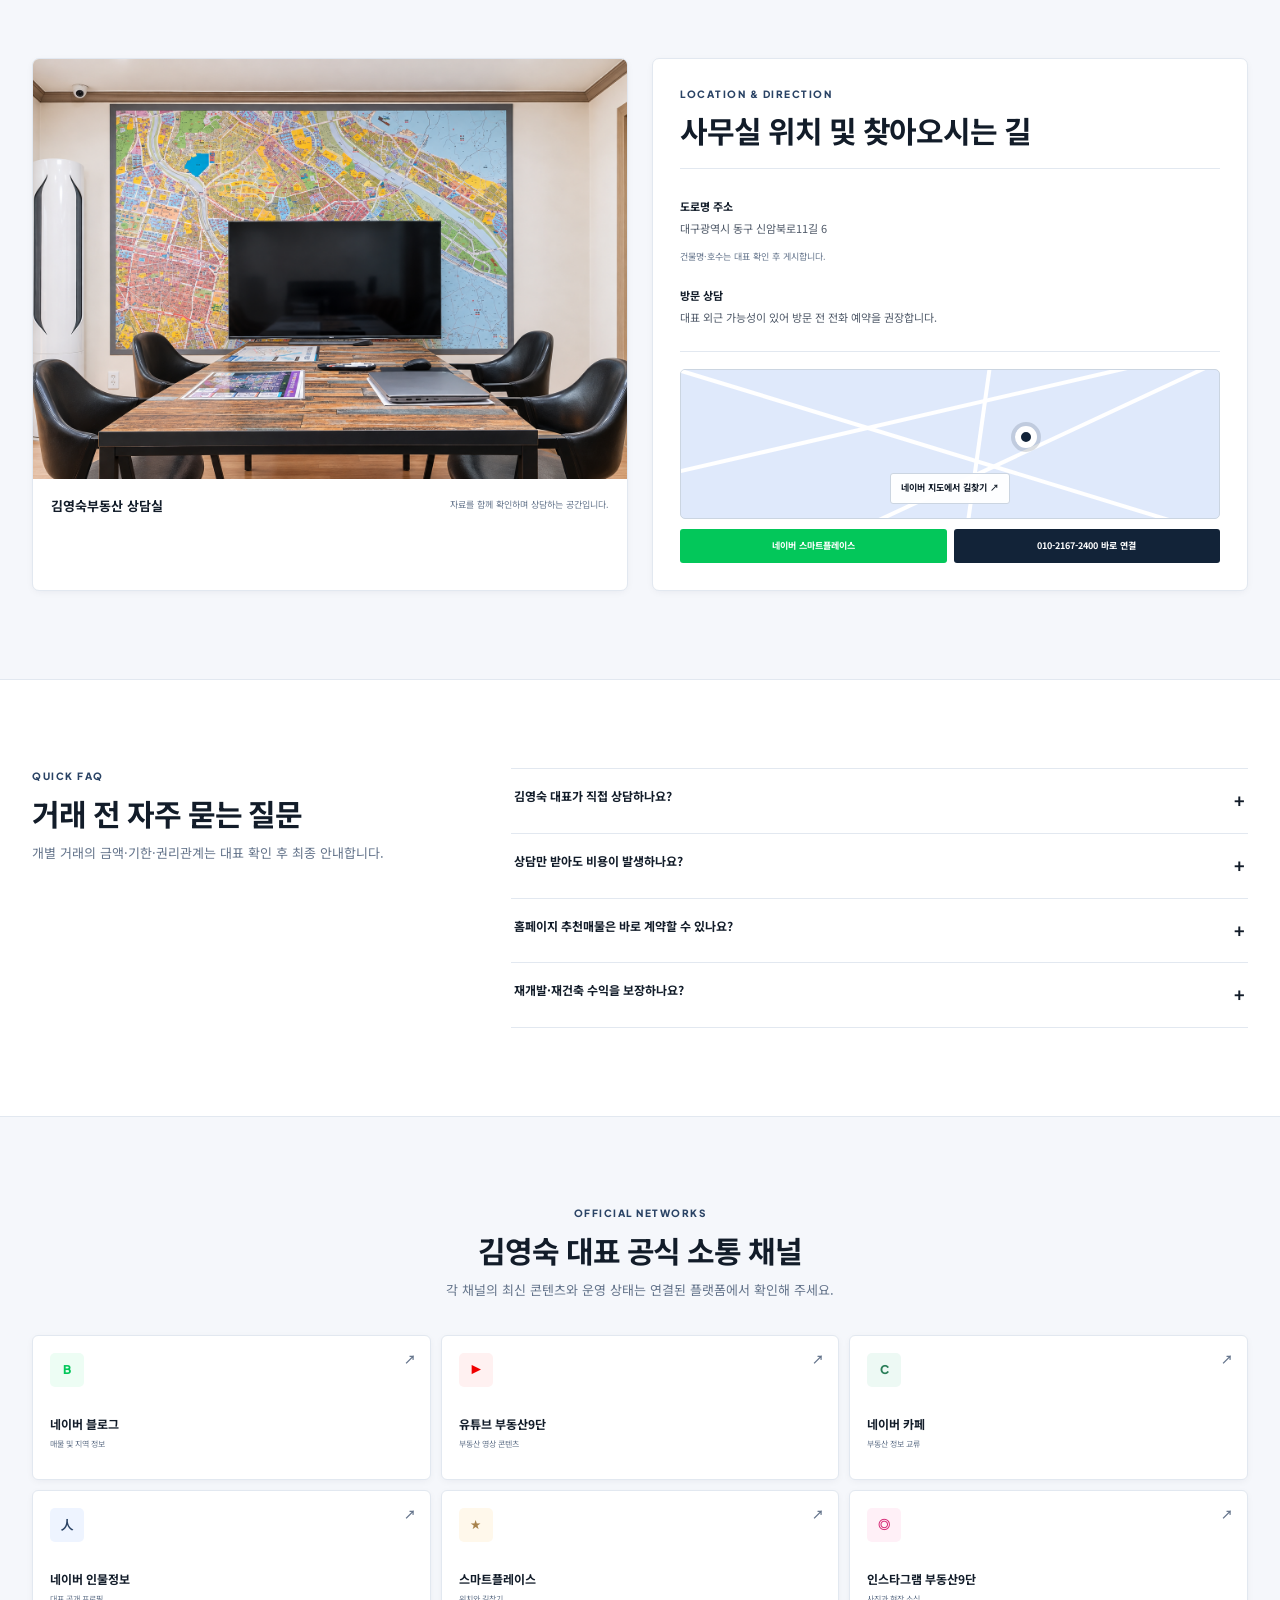
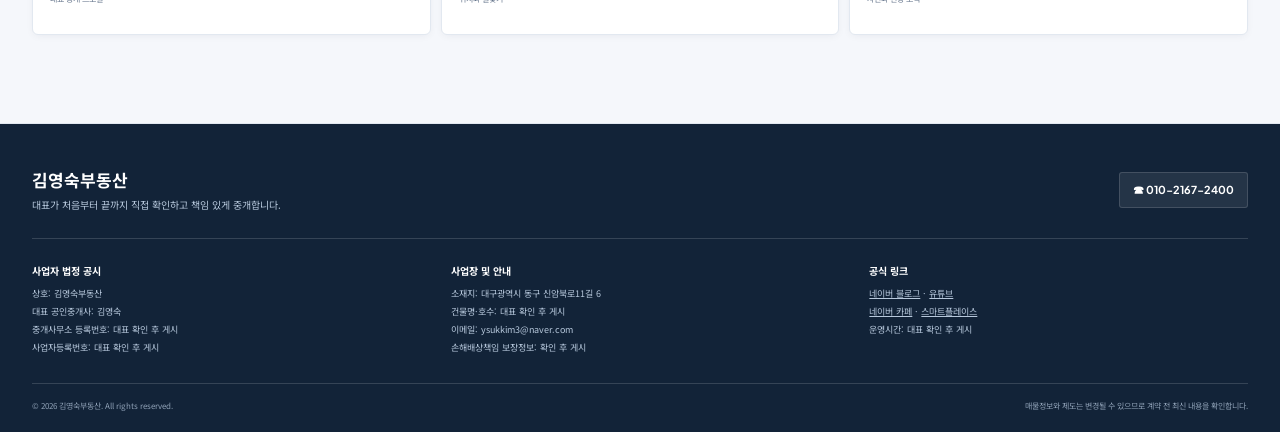
==== commit 6375e0fa: "Show published content instead of authoring tools" ====
--- a/index.html
+++ b/index.html
@@ -22,7 +22,7 @@
     <div class="header-inner">
       <a class="brand" href="#top" aria-label="김영숙부동산 홈"><span class="brand-symbol">金</span><span class="brand-name"><strong>김영숙부동산</strong><small>공인중개사사무소</small></span></a>
       <button class="menu-toggle" type="button" aria-expanded="false" aria-controls="navigation"><i></i><i></i><i></i><span class="visually-hidden">메뉴 열기</span></button>
-      <nav id="navigation" class="nav" aria-label="주요 메뉴"><a href="#representative">대표소개</a><a href="#services">전문서비스</a><a href="#listings">추천매물</a><a href="donggu-data/">동구 데이터</a><a href="#tools">콘텐츠 도구</a><a href="#location">오시는 길</a></nav>
+      <nav id="navigation" class="nav" aria-label="주요 메뉴"><a href="#representative">대표소개</a><a href="#services">전문서비스</a><a href="#listings">추천매물</a><a href="donggu-data/">동구 데이터</a><a href="#content">블로그·카드뉴스</a><a href="#location">오시는 길</a></nav>
       <div class="header-actions"><a class="header-phone" href="tel:01021672400"><span aria-hidden="true">☎</span> 010-2167-2400</a><a class="button button-dark button-small" href="tel:01021672400">대표에게 문의</a></div>
     </div>
   </header>
@@ -91,28 +91,40 @@
         </div>
       </div>
     </section>
-    <section class="section content-tools" id="tools">
+    <section class="section content-tools" id="content">
       <div class="container">
-        <div class="section-head reveal"><div><p class="eyebrow">CONTENT CREATION TOOLS</p><h2>블로그와 카드뉴스 제작 도구</h2></div><p>아이디어를 정리하고 콘텐츠 초안을 만드는 브라우저 기반 작업공간입니다. 작성 내용은 사용 중인 브라우저에 저장됩니다.</p></div>
+        <div class="section-head reveal"><div><p class="eyebrow">PUBLISHED CONTENT</p><h2>완성된 블로그·카드뉴스</h2></div><p>김영숙 대표가 검토하고 공개한 콘텐츠만 보여드립니다. 방문자는 열람만 할 수 있으며 작성·수정 기능은 제공하지 않습니다.</p></div>
         <div class="tool-grid">
-          <a class="tool-card blog-tool reveal" href="blog-studio/">
-            <span class="tool-label">BLOG STUDIO</span>
+          <a class="tool-card blog-tool reveal" href="https://blog.naver.com/ysukkim33/224440046540" target="_blank" rel="noopener noreferrer">
+            <span class="tool-label">BLOG · 2026.10.13</span>
             <div class="tool-icon">✎</div>
-            <h3>김영숙부동산 블로그 스튜디오</h3>
-            <p>주제와 키워드를 정리하고 제목·구성·본문 초안을 준비합니다. 서버 연결 없이 프롬프트 복사 모드로 사용할 수 있습니다.</p>
-            <ul><li>콘텐츠 기획과 제목 후보</li><li>본문 초안과 검색 품질 점검</li><li>초안·이미지 브라우저 저장</li></ul>
-            <strong>블로그 스튜디오 열기 →</strong>
+            <h3>[중개일기] 20명의 공인중개사가 모인 이유</h3>
+            <p>챗GPT로 중개 실무를 극대화하는 방법을 다룬 김영숙부동산의 공개 블로그 글입니다.</p>
+            <strong>완성된 블로그 글 보기 ↗</strong>
           </a>
-          <a class="tool-card cardnews-tool reveal" href="cardnews-studio/">
-            <span class="tool-label">CARD NEWS STUDIO</span>
+          <a class="tool-card blog-tool reveal" href="https://blog.naver.com/ysukkim33/224396381420" target="_blank" rel="noopener noreferrer">
+            <span class="tool-label">BLOG · 2026.08.31</span>
+            <div class="tool-icon">✎</div>
+            <h3>달서 푸르지오 시그니처 할인분양 조건 변경 총정리</h3>
+            <p>로열층 잔여세대와 분양 조건을 정리한 김영숙부동산의 공개 블로그 글입니다.</p>
+            <strong>완성된 블로그 글 보기 ↗</strong>
+          </a>
+          <a class="tool-card blog-tool reveal" href="https://blog.naver.com/ysukkim33/224354484238" target="_blank" rel="noopener noreferrer">
+            <span class="tool-label">BLOG · 2026.07.22</span>
+            <div class="tool-icon">✎</div>
+            <h3>해링턴플레이스 동대구 평형별 구조 분석</h3>
+            <p>실수요자 관점에서 평형별 구조를 살펴본 김영숙부동산의 공개 블로그 글입니다.</p>
+            <strong>완성된 블로그 글 보기 ↗</strong>
+          </a>
+          <a class="tool-card cardnews-tool reveal" href="https://www.instagram.com/budongsan9dan" target="_blank" rel="noopener noreferrer">
+            <span class="tool-label">INSTAGRAM CARD NEWS</span>
             <div class="tool-icon">▦</div>
-            <h3>김영숙부동산 카드뉴스 스튜디오</h3>
-            <p>인스타그램 카드뉴스 문구를 구성하고 슬라이드 이미지를 개별 PNG 또는 ZIP 파일로 저장할 수 있습니다.</p>
-            <ul><li>주제 기반 카드 구성</li><li>브랜드명·전화번호 적용</li><li>PNG·전체 ZIP 다운로드</li></ul>
-            <strong>카드뉴스 스튜디오 열기 →</strong>
+            <h3>부동산9단 공개 카드뉴스</h3>
+            <p>김영숙부동산이 완성해 공개한 카드뉴스와 현장 소식을 공식 인스타그램에서 확인할 수 있습니다.</p>
+            <strong>완성된 카드뉴스 보기 ↗</strong>
           </a>
         </div>
-        <p class="tool-note">도구가 만드는 콘텐츠는 초안입니다. 매물·가격·정책·통계는 발행 전에 최신 자료와 광고 권한을 확인하세요.</p>
+        <p class="tool-note">공개 콘텐츠의 가격·정책·통계는 작성 당시 기준입니다. 거래나 투자 판단 전 최신 자료를 다시 확인해 주세요.</p>
       </div>
     </section>
     <section class="section process" id="process">
--- a/assets/styles.css
+++ b/assets/styles.css
@@ -18,3 +18,5 @@
 @media(max-width:1024px){.header-inner,.container{width:min(100% - 40px,1240px)}.nav{display:none;position:fixed;left:0;right:0;top:68px;padding:14px 20px;flex-direction:column;align-items:stretch;gap:0;background:#fff;border-bottom:1px solid var(--line)}.nav.open{display:flex}.nav a{padding:11px 0}.menu-toggle{display:block}.header-actions{margin-left:auto}.header-phone{display:none}.hero-grid{gap:28px}.hero-content h1{font-size:34px}.metric-row{grid-template-columns:1fr 1fr}.metric-row>div:nth-child(2){border-right:0}.metric-row>div:nth-child(-n+2){border-bottom:1px solid rgba(194,155,98,.24)}.principle-grid{grid-template-columns:repeat(3,1fr)}.listing-grid{grid-template-columns:1fr 1fr}.channel-grid{grid-template-columns:repeat(3,1fr)}}
 @media(max-width:767px){body{padding-bottom:68px}.header-inner,.container{width:min(100% - 32px,1240px)}.header-inner{height:62px}.nav{top:62px}.header-actions .button{display:none}.hero{padding:28px 0 34px}.hero-grid{grid-template-columns:1fr}.profile-card{max-width:420px;margin:auto}.profile-photo{height:auto;aspect-ratio:4/4.8}.hero-content h1{font-size:29px}.hero blockquote{font-size:13px}.hero-intro{font-size:12px}.metric-row strong{font-size:20px}.hero-actions{display:grid;grid-template-columns:1fr}.section{padding:58px 0}.section-head{display:block}.section-head>p{margin-top:10px;text-align:left}.section-head h2,.section-title h2,.location-card h2{font-size:23px}.principle-grid{grid-template-columns:1fr}.principle-card{min-height:150px}.principle-card h3{margin-top:14px}.service-grid,.listing-grid,.process-grid,.location-grid,.faq-grid,.data-feature-grid,.tool-grid{grid-template-columns:1fr}.listing-card dl{grid-template-columns:1fr 1fr}.notice-bar{display:block}.notice-bar a{display:block;margin-top:5px}.data-feature{padding:58px 0}.data-feature-copy h2{font-size:27px}.data-feature-panel{grid-template-columns:1fr}.data-feature-panel>p{grid-column:auto}.tool-card{min-height:0;padding:22px}.tool-card ul{grid-template-columns:1fr}.office-card img{height:300px}.office-card figcaption{display:block}.office-card figcaption small{display:block;margin-top:3px}.faq-grid{gap:28px}.channel-grid{grid-template-columns:1fr 1fr}.footer-top{display:block}.footer-top>a{display:inline-block;margin-top:14px}.footer-grid{grid-template-columns:1fr;gap:20px}.footer-bottom{display:block}.footer-bottom p+p{margin-top:5px}.mobile-call{position:fixed;z-index:60;left:0;right:0;bottom:0;padding:9px 16px;display:block;color:#fff;background:rgba(18,35,56,.97);backdrop-filter:blur(10px)}.mobile-call a{display:flex;align-items:center;justify-content:space-between}.mobile-call span{color:#d8e3f0;font-size:10px}.mobile-call strong{font-family:"Plus Jakarta Sans";font-size:15px}}
 @media(max-width:440px){.channel-grid{grid-template-columns:1fr}.metric-row .metric-phone{font-size:10px}.profile-info{padding:16px}.location-card{padding:20px}}
+.tool-card{display:flex;flex-direction:column}.tool-card strong{margin-top:auto;padding-top:20px}
+.tool-card{display:flex;flex-direction:column}.tool-card strong{margin-top:auto;padding-top:20px}
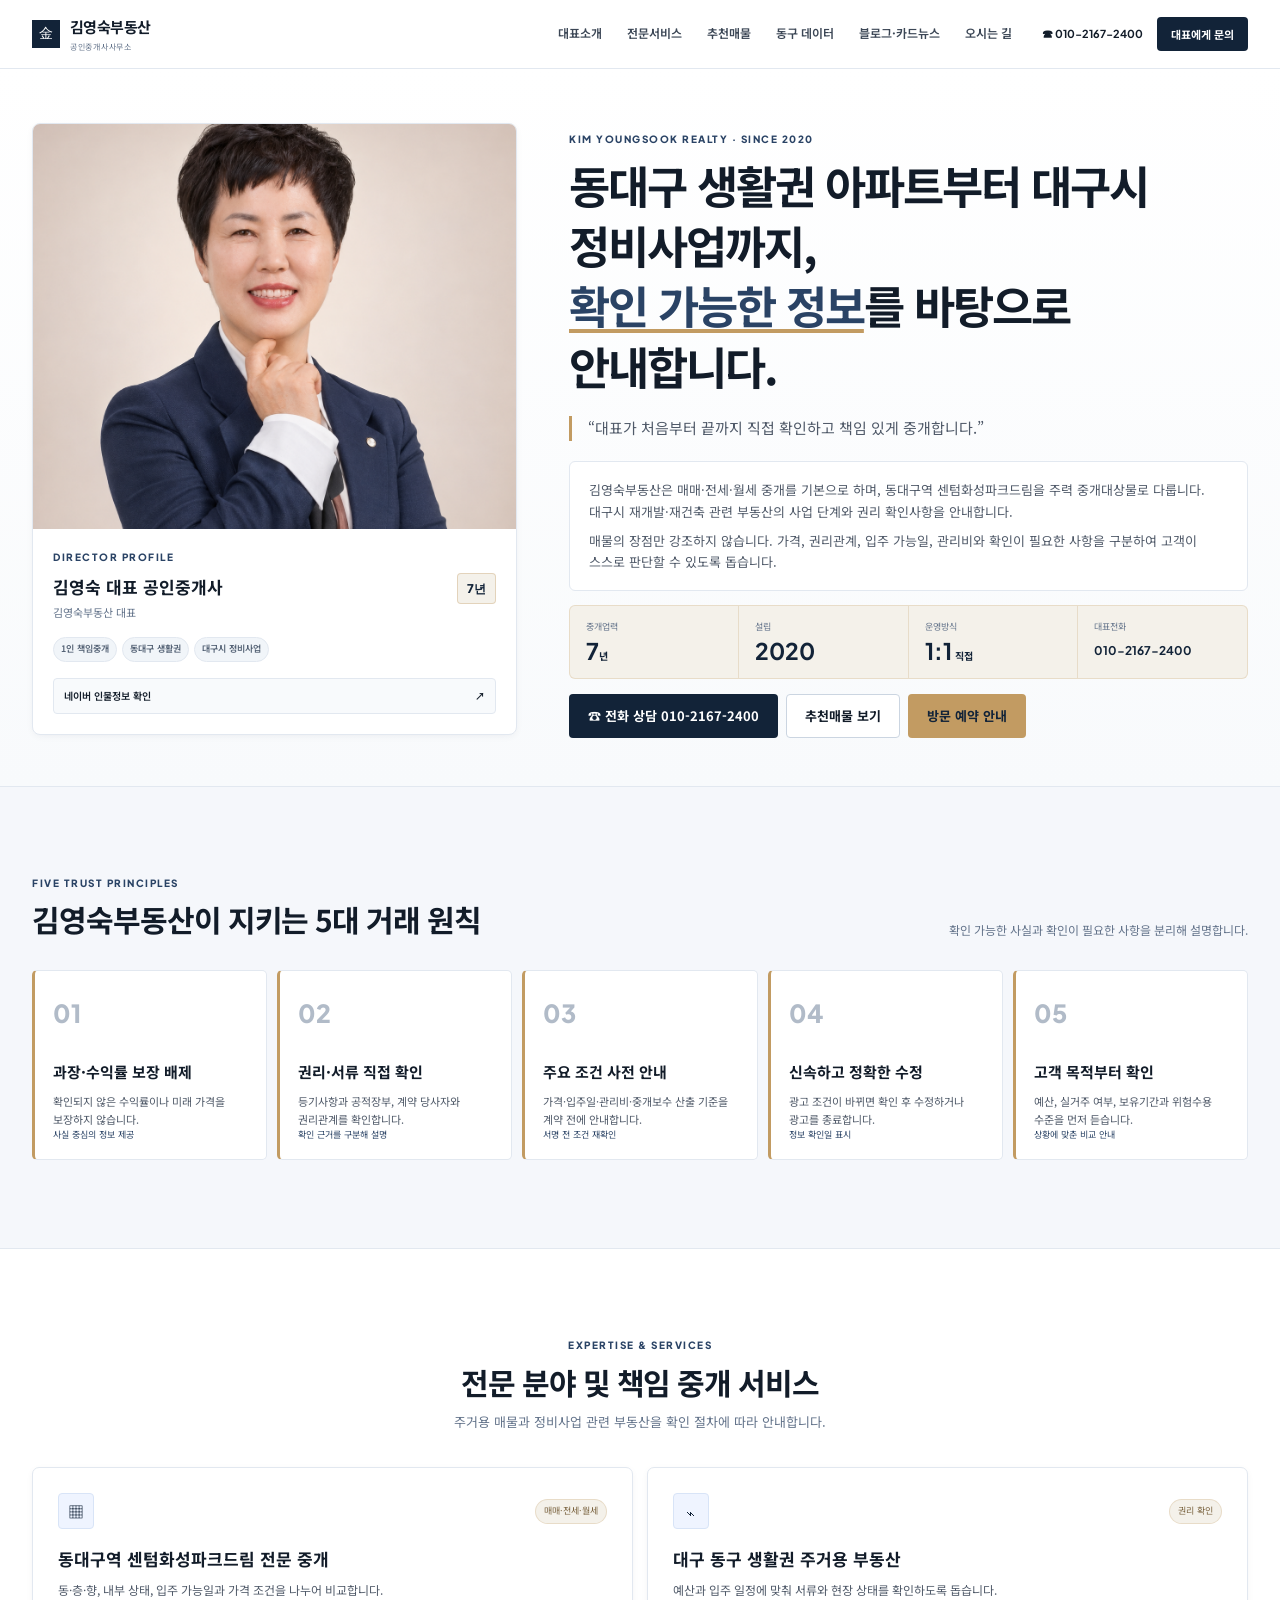
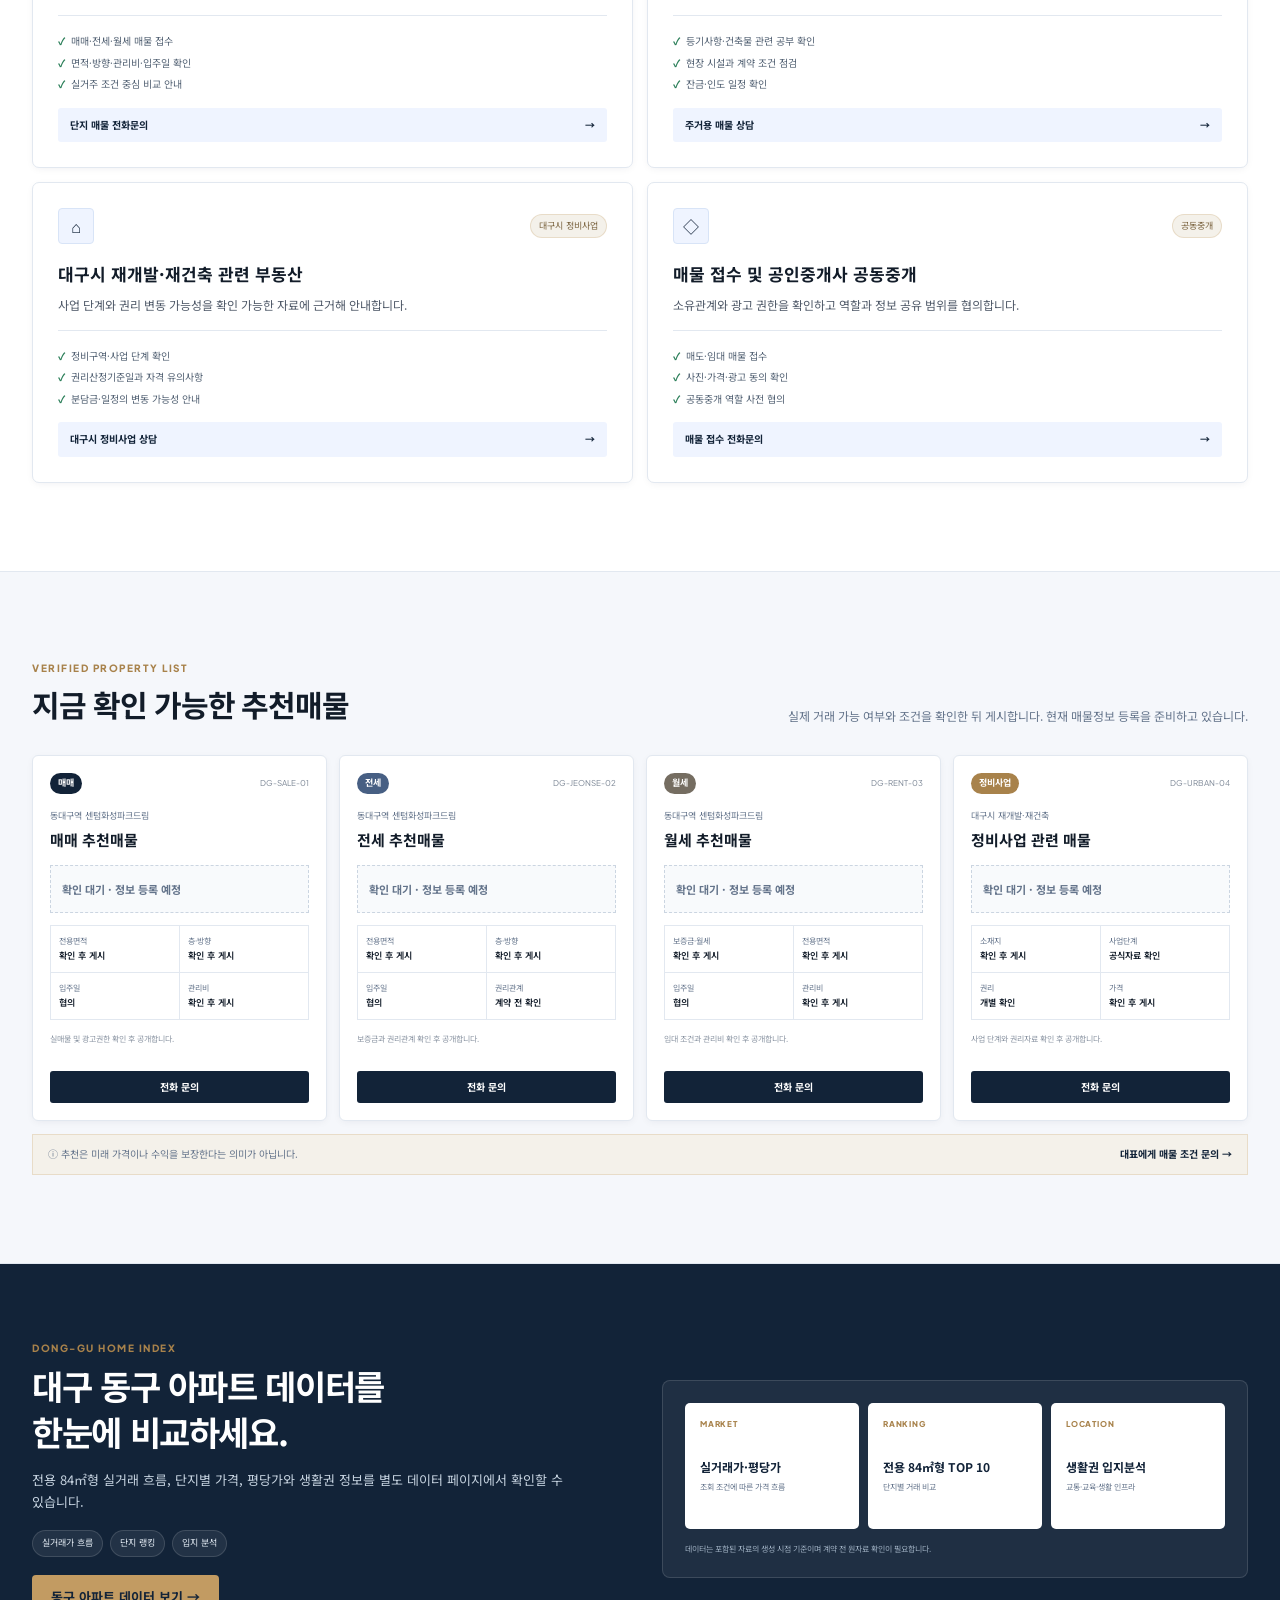
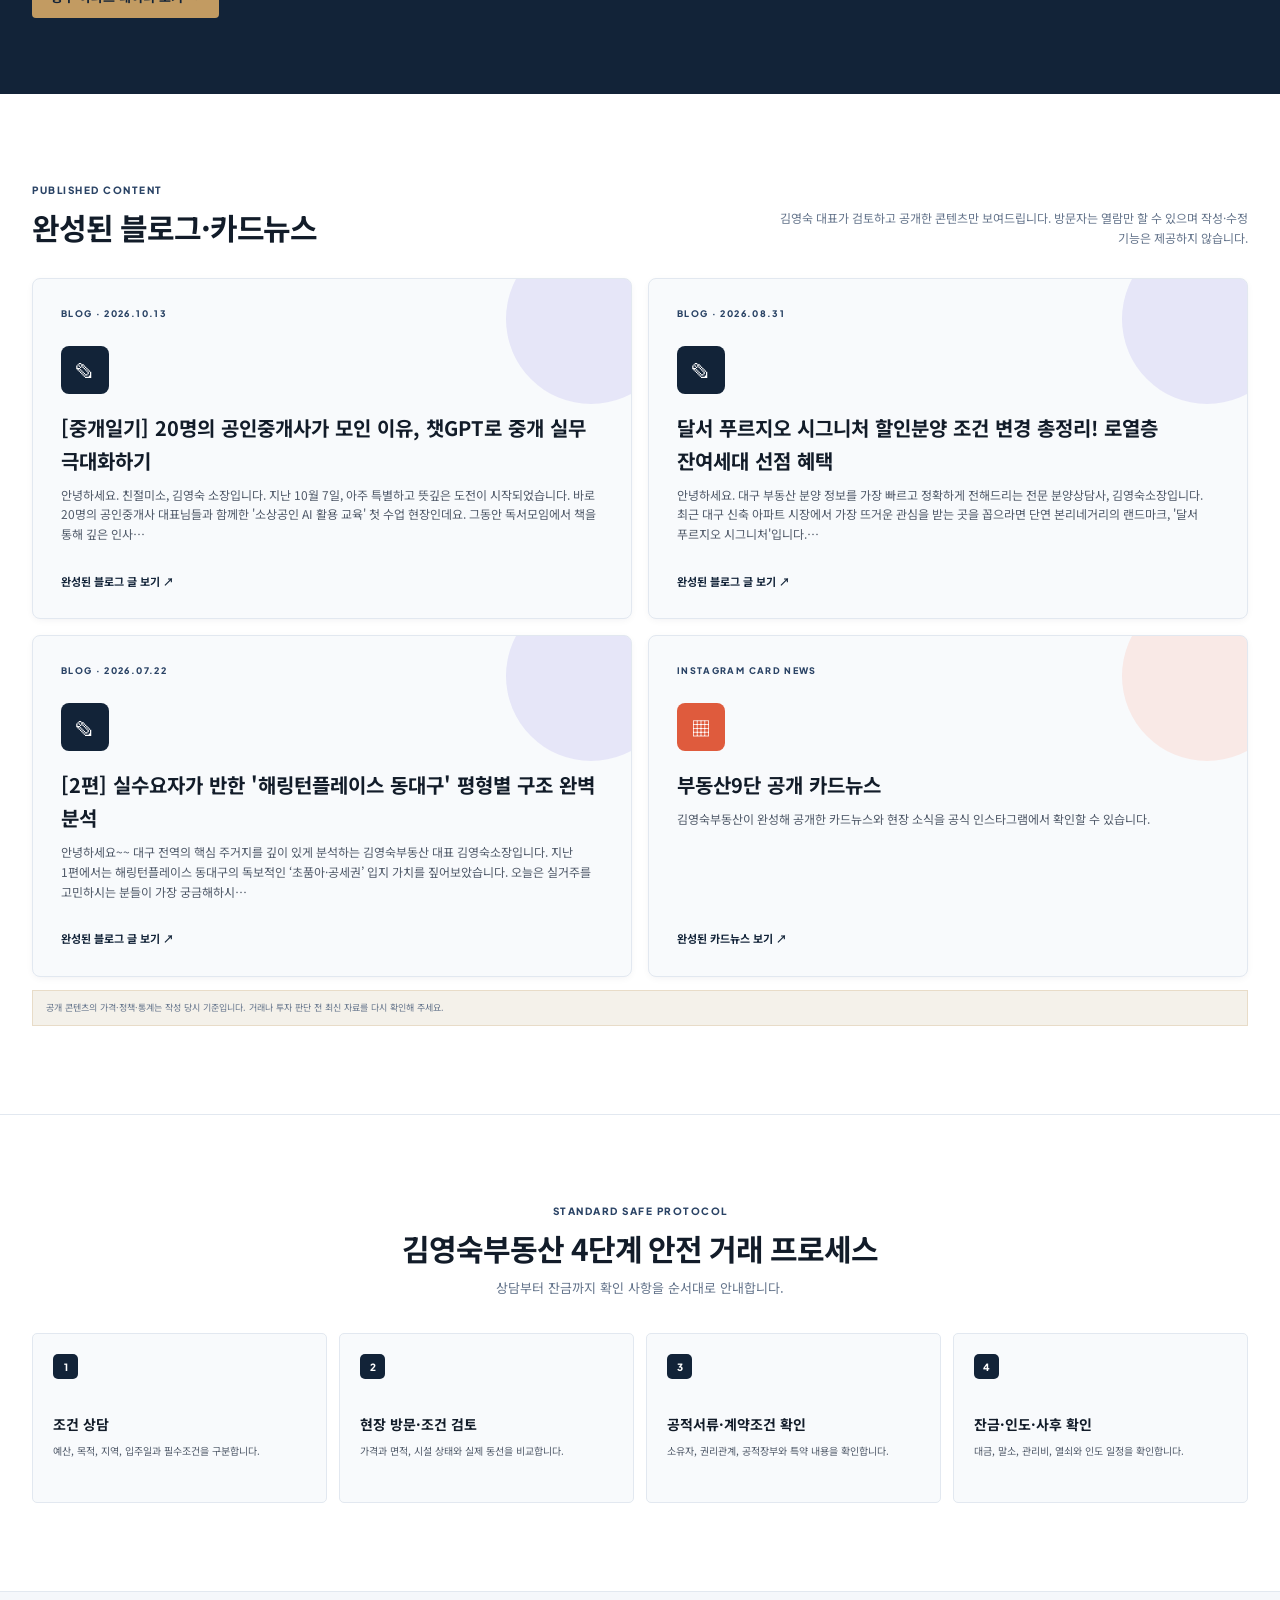
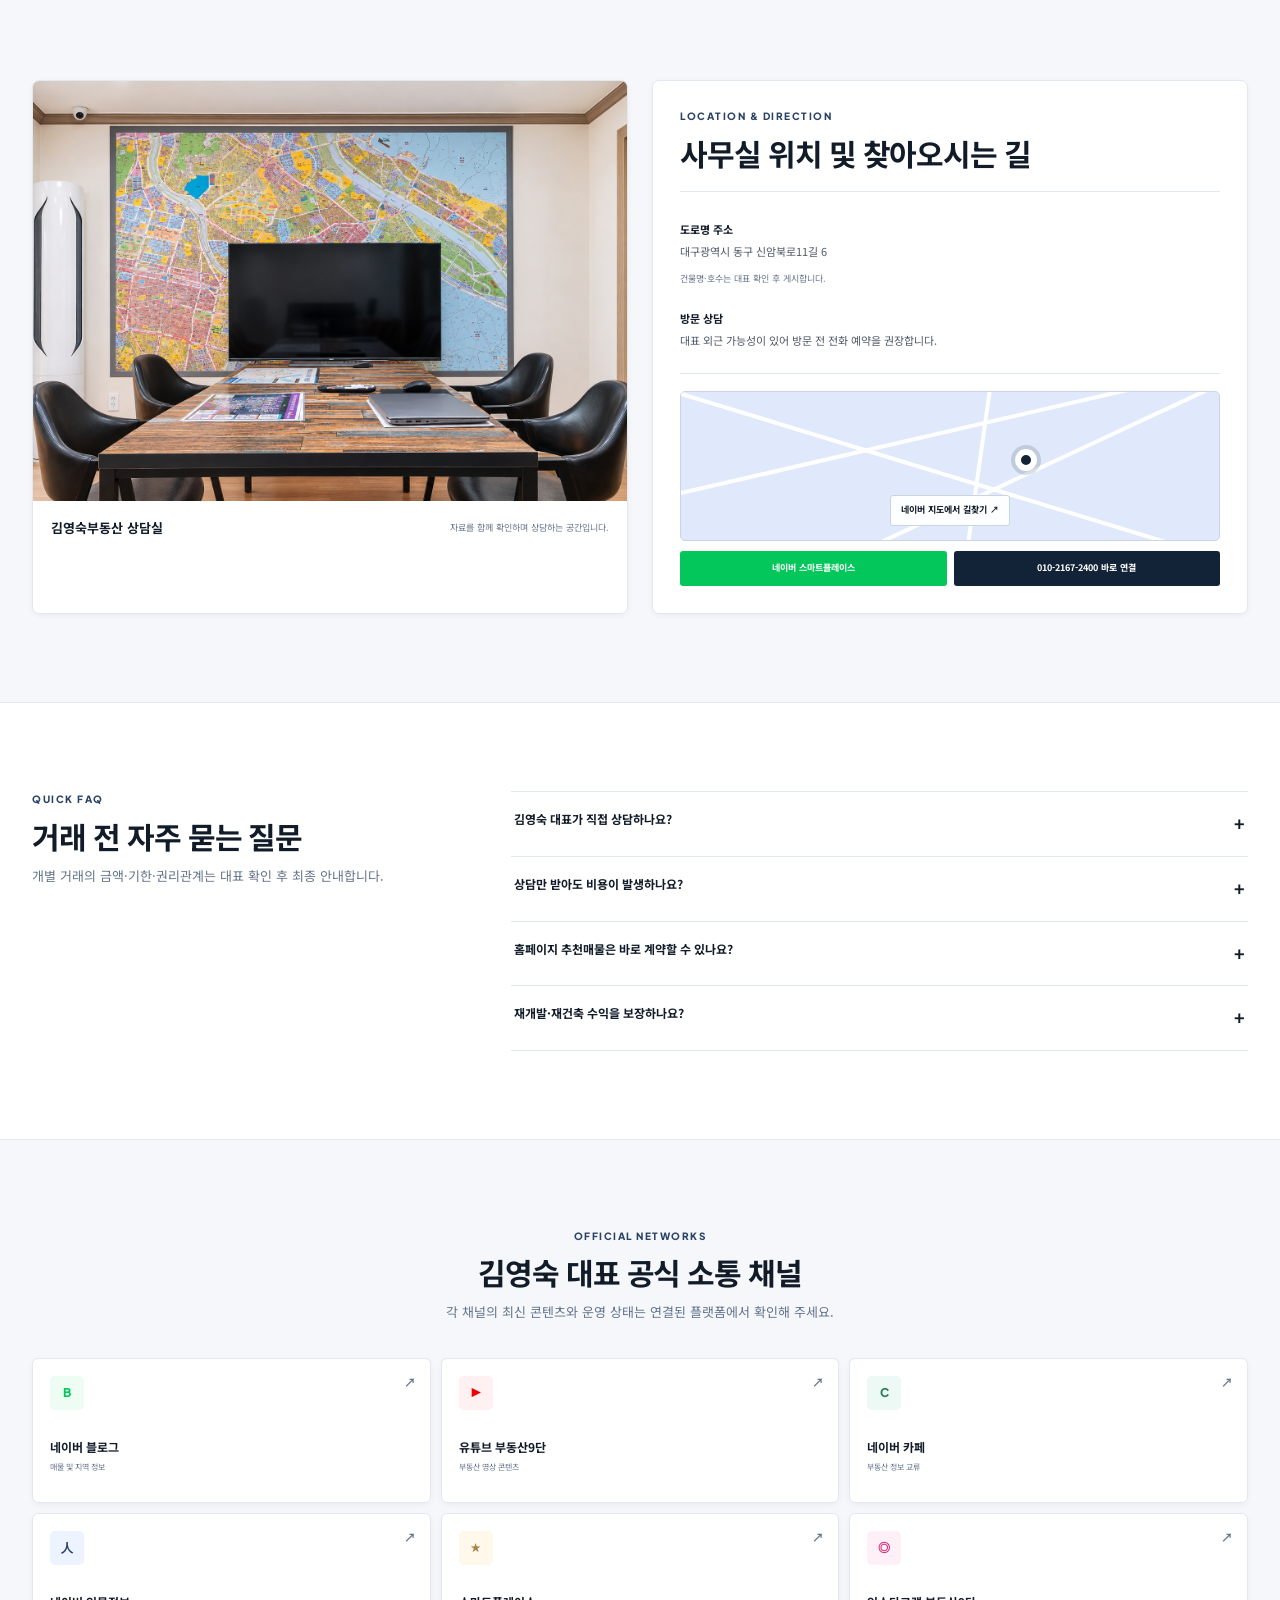
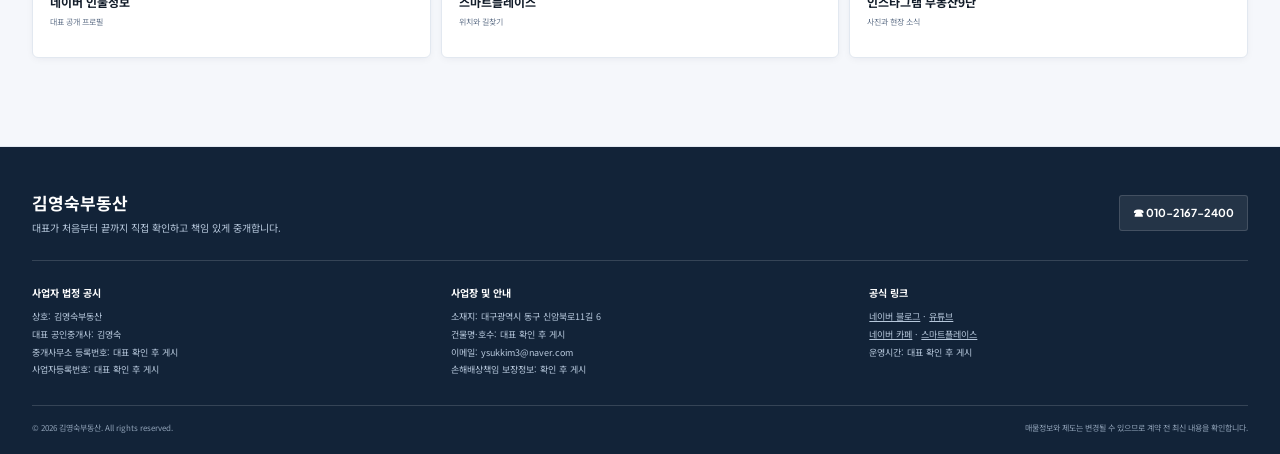
==== commit ea08e5d1: "Automate published blog updates" ====
--- a/index.html
+++ b/index.html
@@ -95,21 +95,21 @@
       <div class="container">
         <div class="section-head reveal"><div><p class="eyebrow">PUBLISHED CONTENT</p><h2>완성된 블로그·카드뉴스</h2></div><p>김영숙 대표가 검토하고 공개한 콘텐츠만 보여드립니다. 방문자는 열람만 할 수 있으며 작성·수정 기능은 제공하지 않습니다.</p></div>
         <div class="tool-grid">
-          <a class="tool-card blog-tool reveal" href="https://blog.naver.com/ysukkim33/224440046540" target="_blank" rel="noopener noreferrer">
+          <a class="tool-card blog-tool reveal" data-blog-post href="https://blog.naver.com/ysukkim33/224440046540" target="_blank" rel="noopener noreferrer">
             <span class="tool-label">BLOG · 2026.10.13</span>
             <div class="tool-icon">✎</div>
             <h3>[중개일기] 20명의 공인중개사가 모인 이유</h3>
             <p>챗GPT로 중개 실무를 극대화하는 방법을 다룬 김영숙부동산의 공개 블로그 글입니다.</p>
             <strong>완성된 블로그 글 보기 ↗</strong>
           </a>
-          <a class="tool-card blog-tool reveal" href="https://blog.naver.com/ysukkim33/224396381420" target="_blank" rel="noopener noreferrer">
+          <a class="tool-card blog-tool reveal" data-blog-post href="https://blog.naver.com/ysukkim33/224396381420" target="_blank" rel="noopener noreferrer">
             <span class="tool-label">BLOG · 2026.08.31</span>
             <div class="tool-icon">✎</div>
             <h3>달서 푸르지오 시그니처 할인분양 조건 변경 총정리</h3>
             <p>로열층 잔여세대와 분양 조건을 정리한 김영숙부동산의 공개 블로그 글입니다.</p>
             <strong>완성된 블로그 글 보기 ↗</strong>
           </a>
-          <a class="tool-card blog-tool reveal" href="https://blog.naver.com/ysukkim33/224354484238" target="_blank" rel="noopener noreferrer">
+          <a class="tool-card blog-tool reveal" data-blog-post href="https://blog.naver.com/ysukkim33/224354484238" target="_blank" rel="noopener noreferrer">
             <span class="tool-label">BLOG · 2026.07.22</span>
             <div class="tool-icon">✎</div>
             <h3>해링턴플레이스 동대구 평형별 구조 분석</h3>
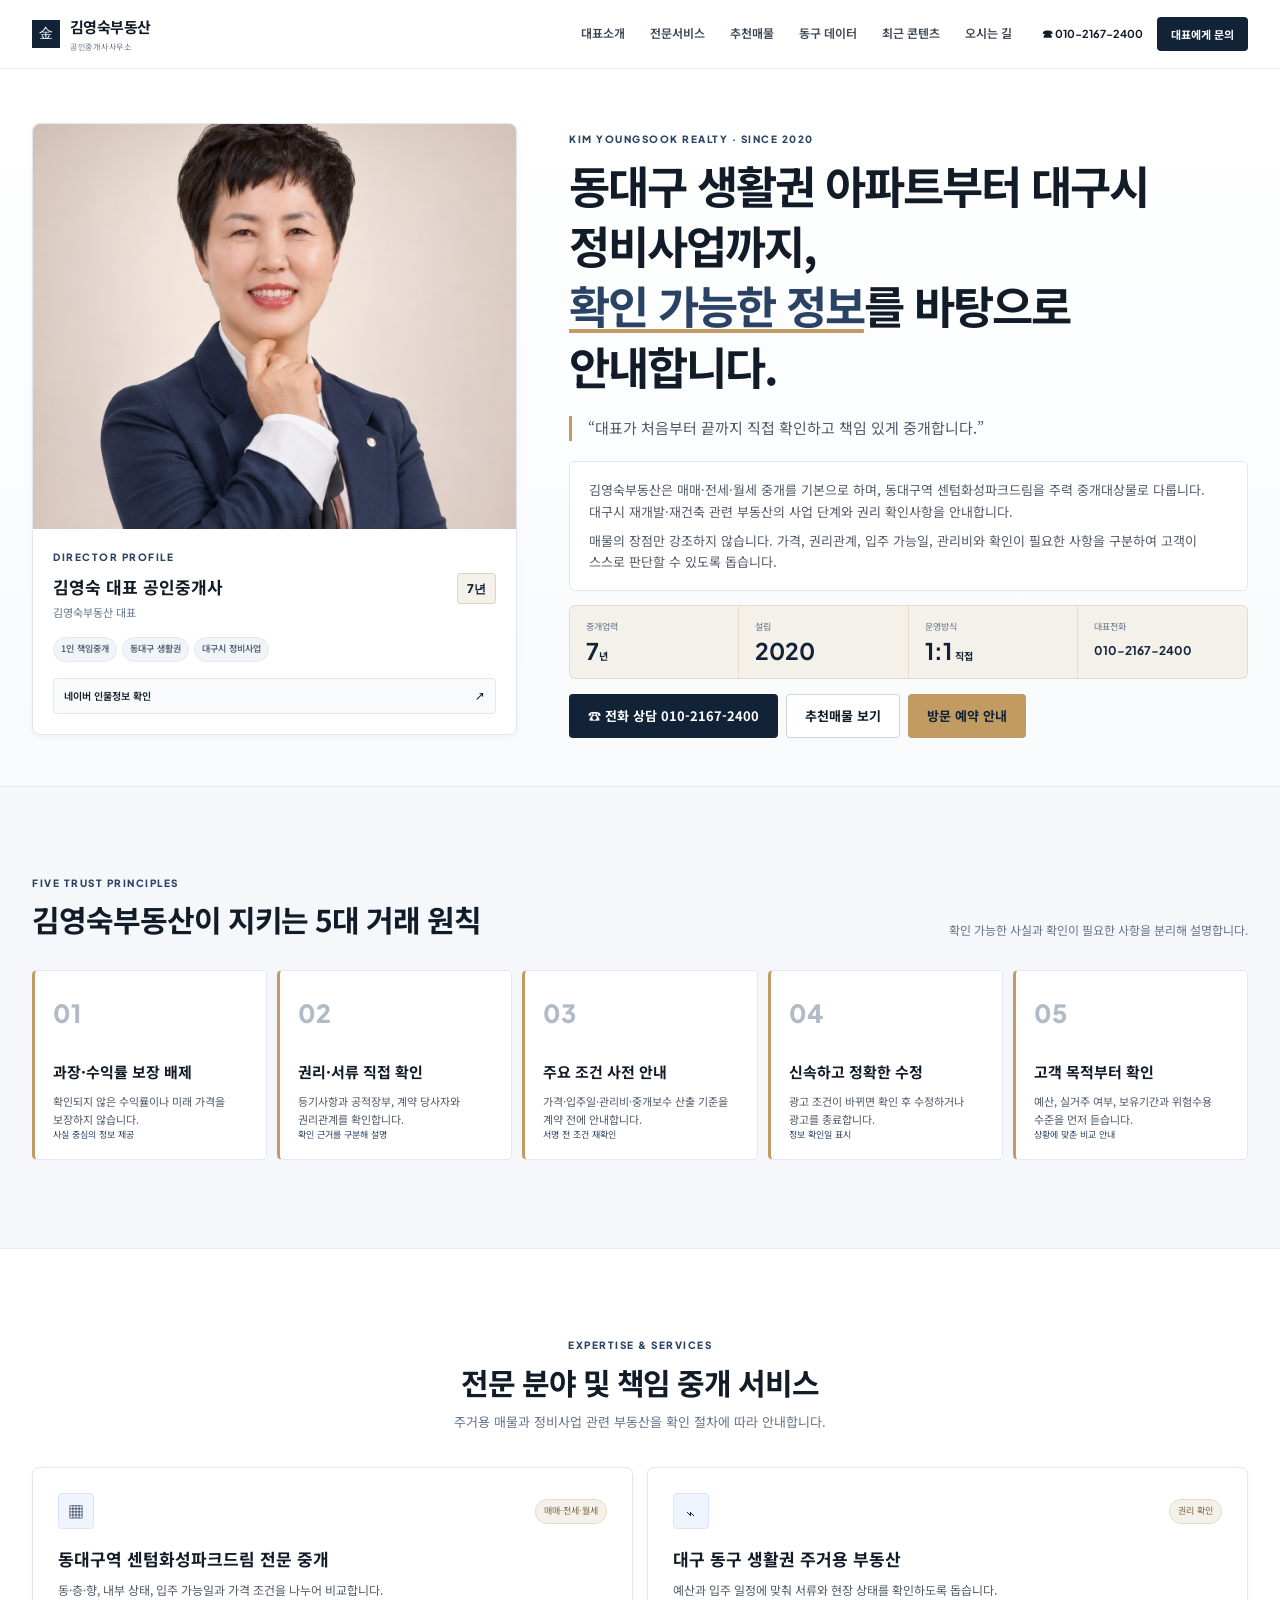
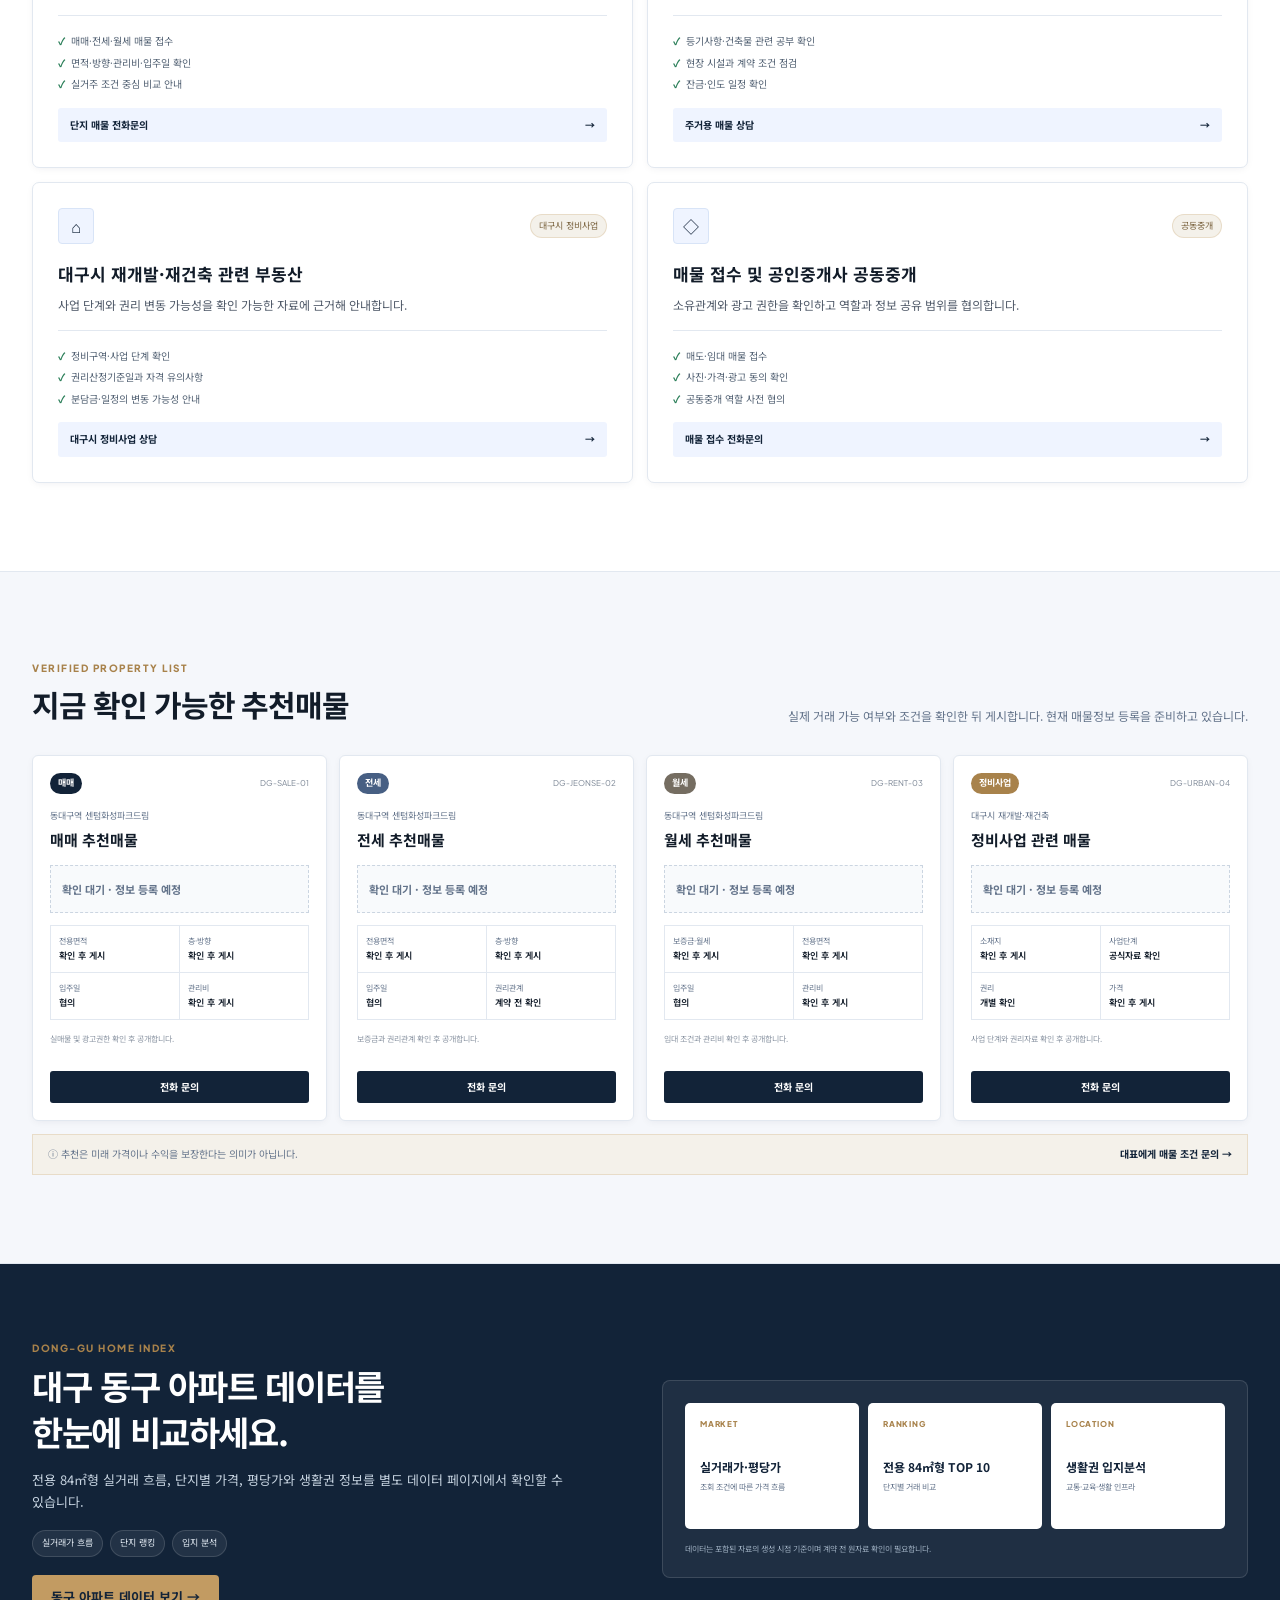
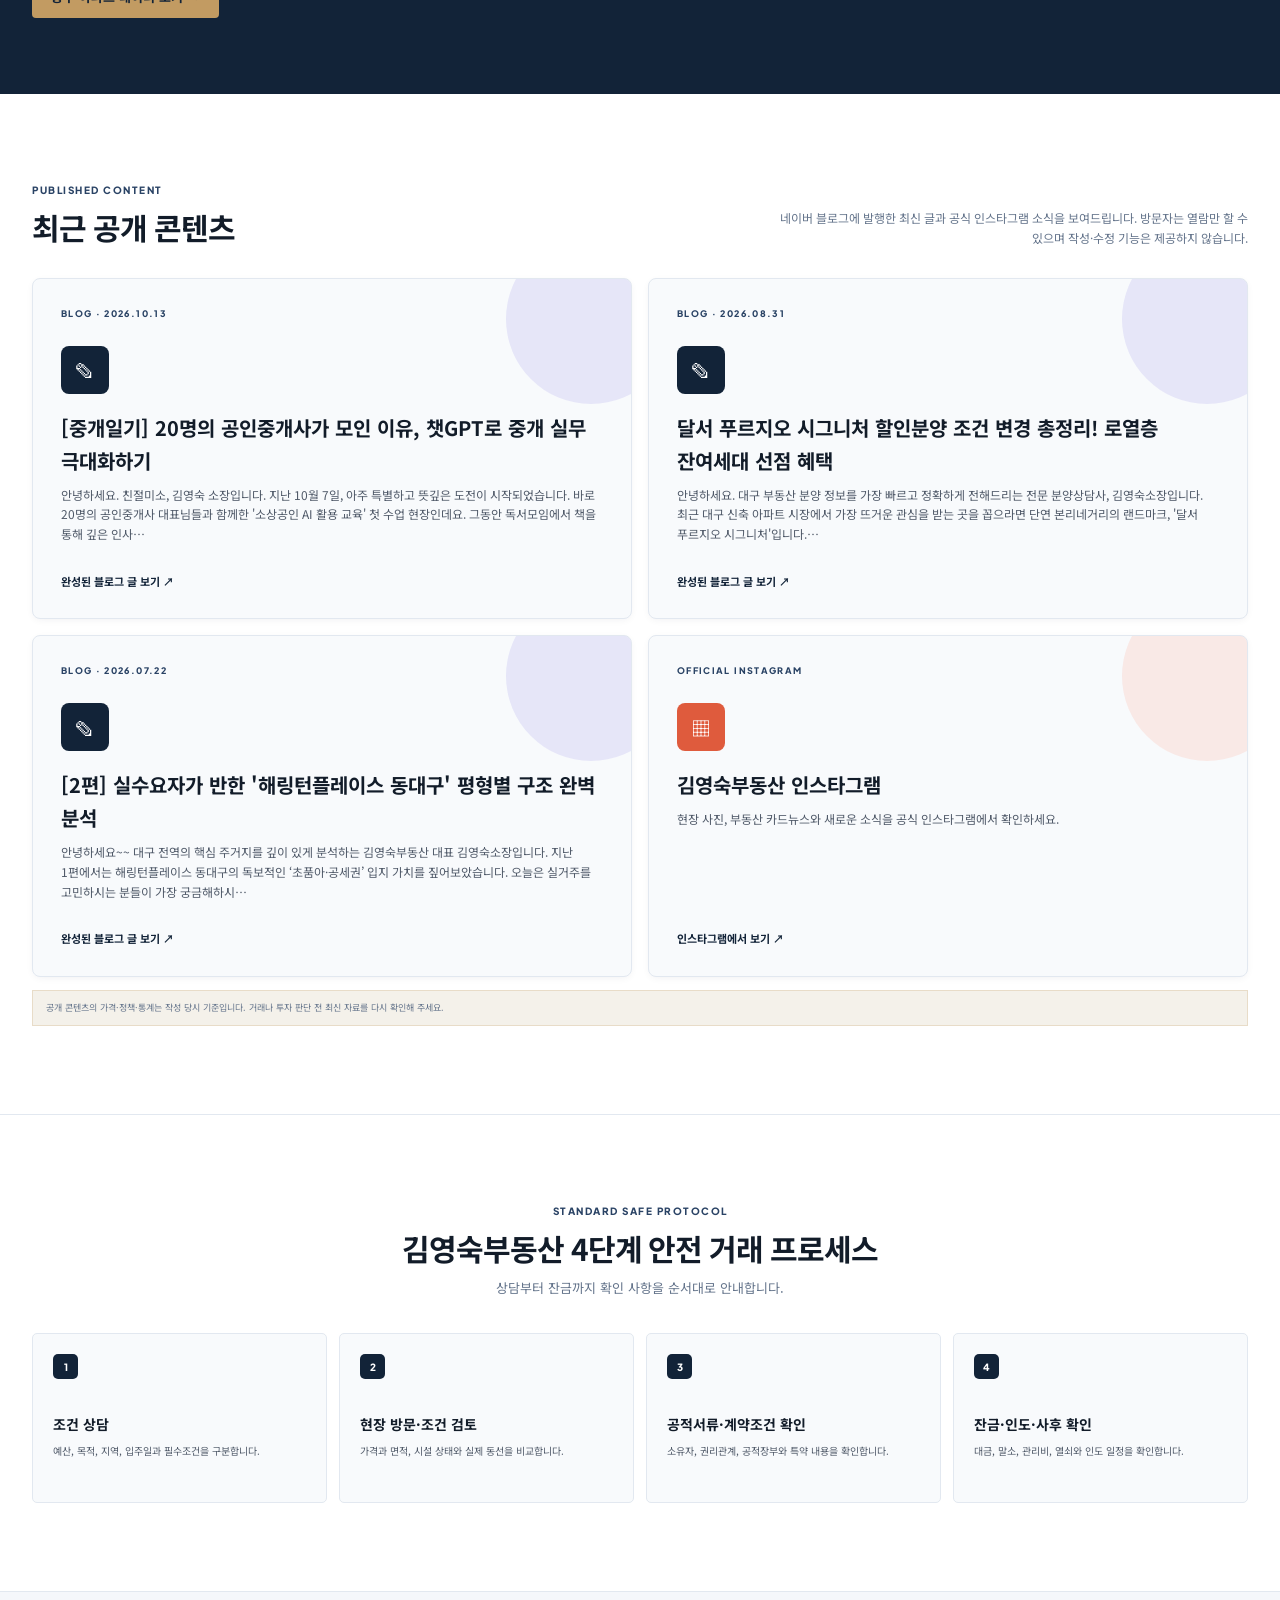
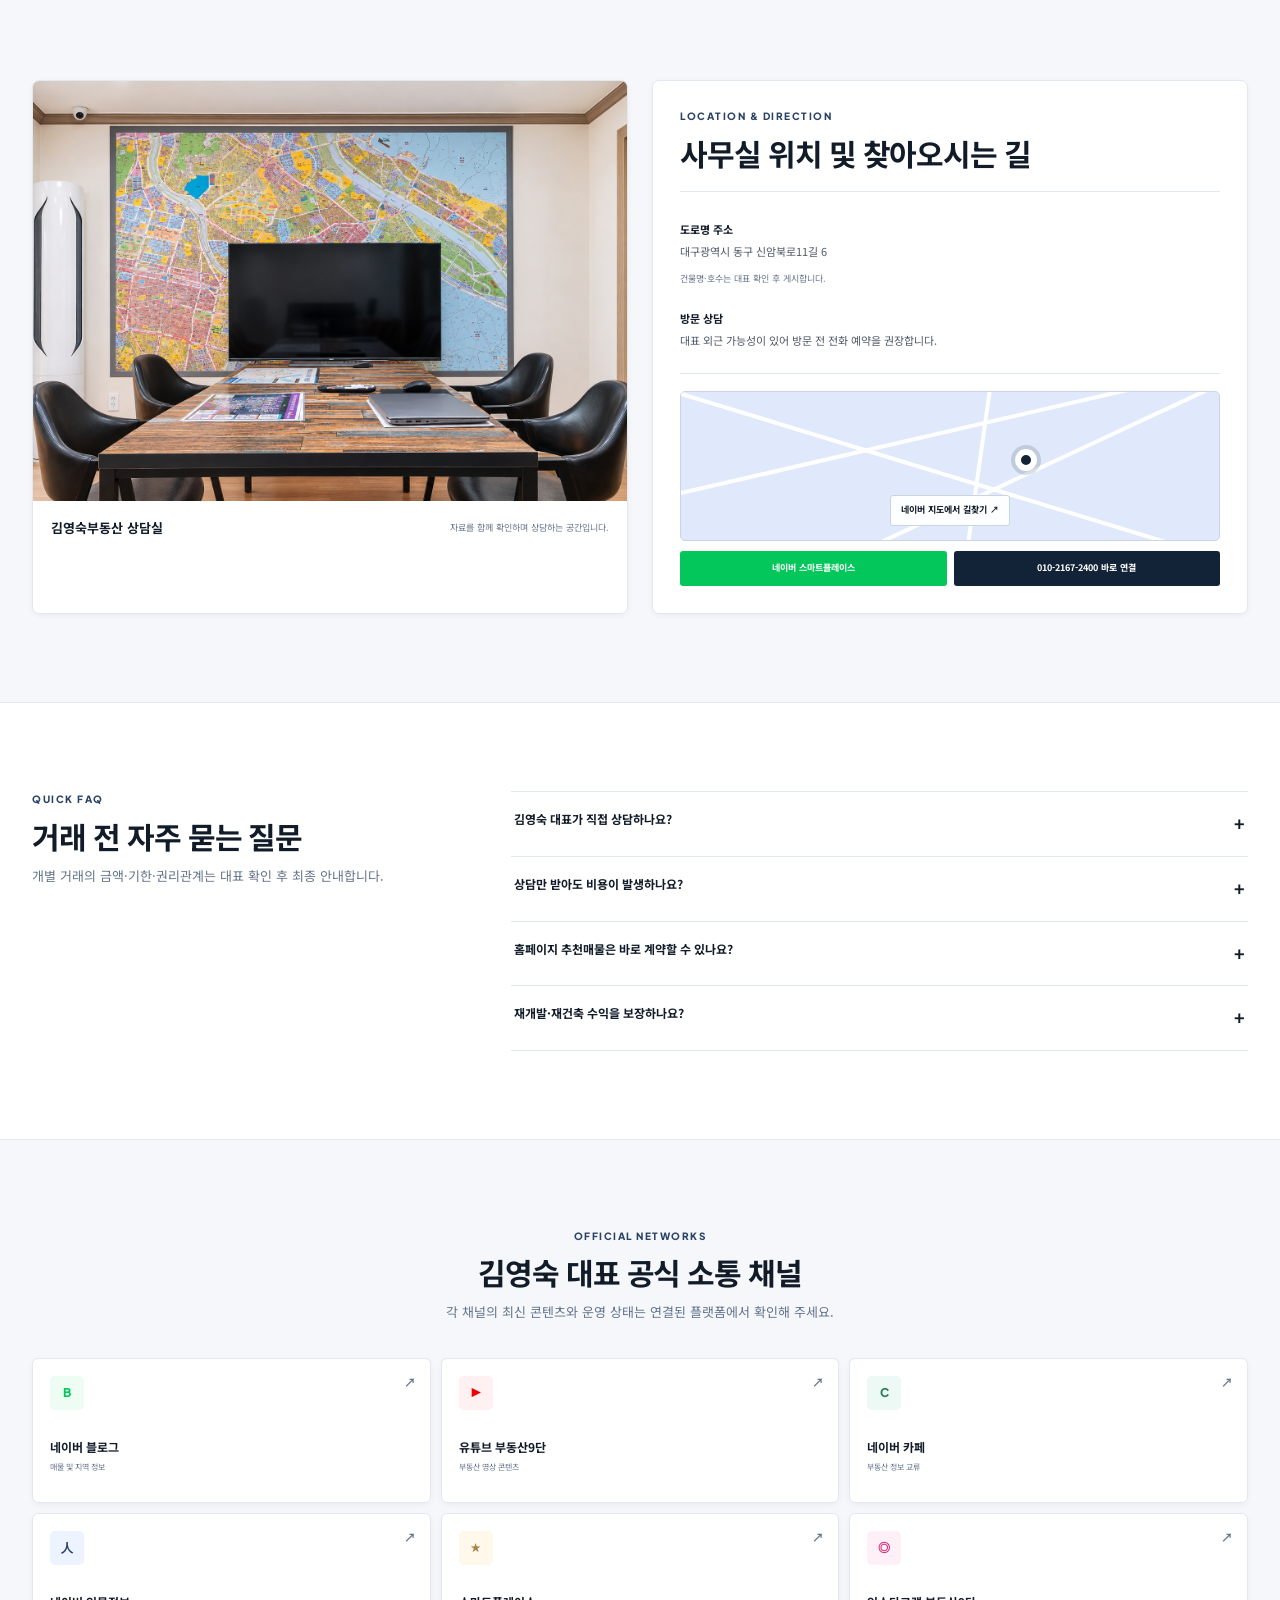
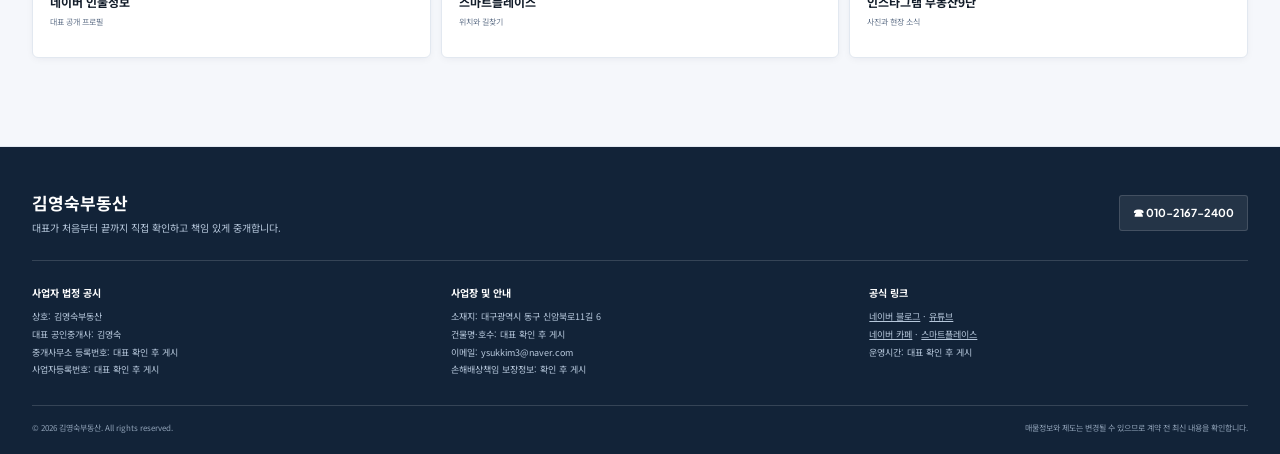
==== commit 033eef40: "Clarify Instagram and content labels" ====
--- a/index.html
+++ b/index.html
@@ -22,7 +22,7 @@
     <div class="header-inner">
       <a class="brand" href="#top" aria-label="김영숙부동산 홈"><span class="brand-symbol">金</span><span class="brand-name"><strong>김영숙부동산</strong><small>공인중개사사무소</small></span></a>
       <button class="menu-toggle" type="button" aria-expanded="false" aria-controls="navigation"><i></i><i></i><i></i><span class="visually-hidden">메뉴 열기</span></button>
-      <nav id="navigation" class="nav" aria-label="주요 메뉴"><a href="#representative">대표소개</a><a href="#services">전문서비스</a><a href="#listings">추천매물</a><a href="donggu-data/">동구 데이터</a><a href="#content">블로그·카드뉴스</a><a href="#location">오시는 길</a></nav>
+      <nav id="navigation" class="nav" aria-label="주요 메뉴"><a href="#representative">대표소개</a><a href="#services">전문서비스</a><a href="#listings">추천매물</a><a href="donggu-data/">동구 데이터</a><a href="#content">최근 콘텐츠</a><a href="#location">오시는 길</a></nav>
       <div class="header-actions"><a class="header-phone" href="tel:01021672400"><span aria-hidden="true">☎</span> 010-2167-2400</a><a class="button button-dark button-small" href="tel:01021672400">대표에게 문의</a></div>
     </div>
   </header>
@@ -93,7 +93,7 @@
     </section>
     <section class="section content-tools" id="content">
       <div class="container">
-        <div class="section-head reveal"><div><p class="eyebrow">PUBLISHED CONTENT</p><h2>완성된 블로그·카드뉴스</h2></div><p>김영숙 대표가 검토하고 공개한 콘텐츠만 보여드립니다. 방문자는 열람만 할 수 있으며 작성·수정 기능은 제공하지 않습니다.</p></div>
+        <div class="section-head reveal"><div><p class="eyebrow">PUBLISHED CONTENT</p><h2>최근 공개 콘텐츠</h2></div><p>네이버 블로그에 발행한 최신 글과 공식 인스타그램 소식을 보여드립니다. 방문자는 열람만 할 수 있으며 작성·수정 기능은 제공하지 않습니다.</p></div>
         <div class="tool-grid">
           <a class="tool-card blog-tool reveal" data-blog-post href="https://blog.naver.com/ysukkim33/224440046540" target="_blank" rel="noopener noreferrer">
             <span class="tool-label">BLOG · 2026.10.13</span>
@@ -117,11 +117,11 @@
             <strong>완성된 블로그 글 보기 ↗</strong>
           </a>
           <a class="tool-card cardnews-tool reveal" href="https://www.instagram.com/budongsan9dan" target="_blank" rel="noopener noreferrer">
-            <span class="tool-label">INSTAGRAM CARD NEWS</span>
+            <span class="tool-label">OFFICIAL INSTAGRAM</span>
             <div class="tool-icon">▦</div>
-            <h3>부동산9단 공개 카드뉴스</h3>
-            <p>김영숙부동산이 완성해 공개한 카드뉴스와 현장 소식을 공식 인스타그램에서 확인할 수 있습니다.</p>
-            <strong>완성된 카드뉴스 보기 ↗</strong>
+            <h3>김영숙부동산 인스타그램</h3>
+            <p>현장 사진, 부동산 카드뉴스와 새로운 소식을 공식 인스타그램에서 확인하세요.</p>
+            <strong>인스타그램에서 보기 ↗</strong>
           </a>
         </div>
         <p class="tool-note">공개 콘텐츠의 가격·정책·통계는 작성 당시 기준입니다. 거래나 투자 판단 전 최신 자료를 다시 확인해 주세요.</p>
